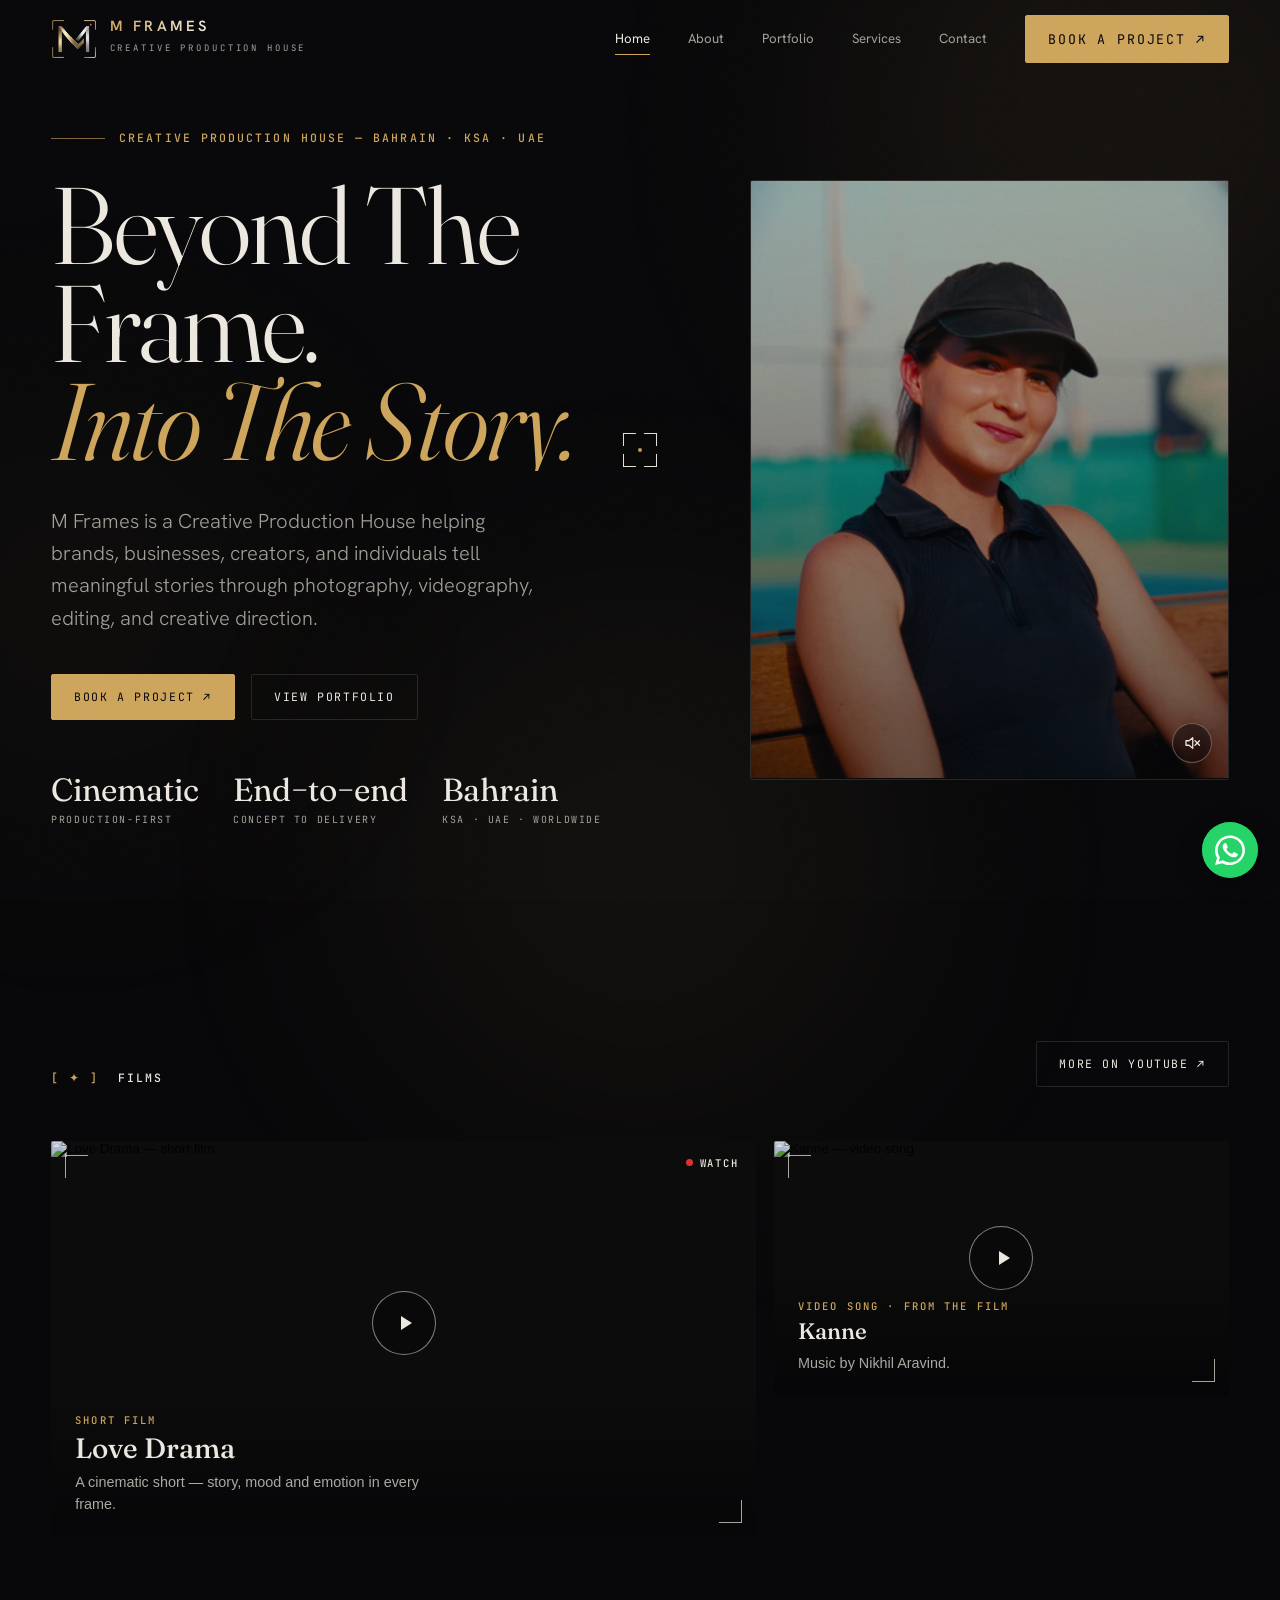
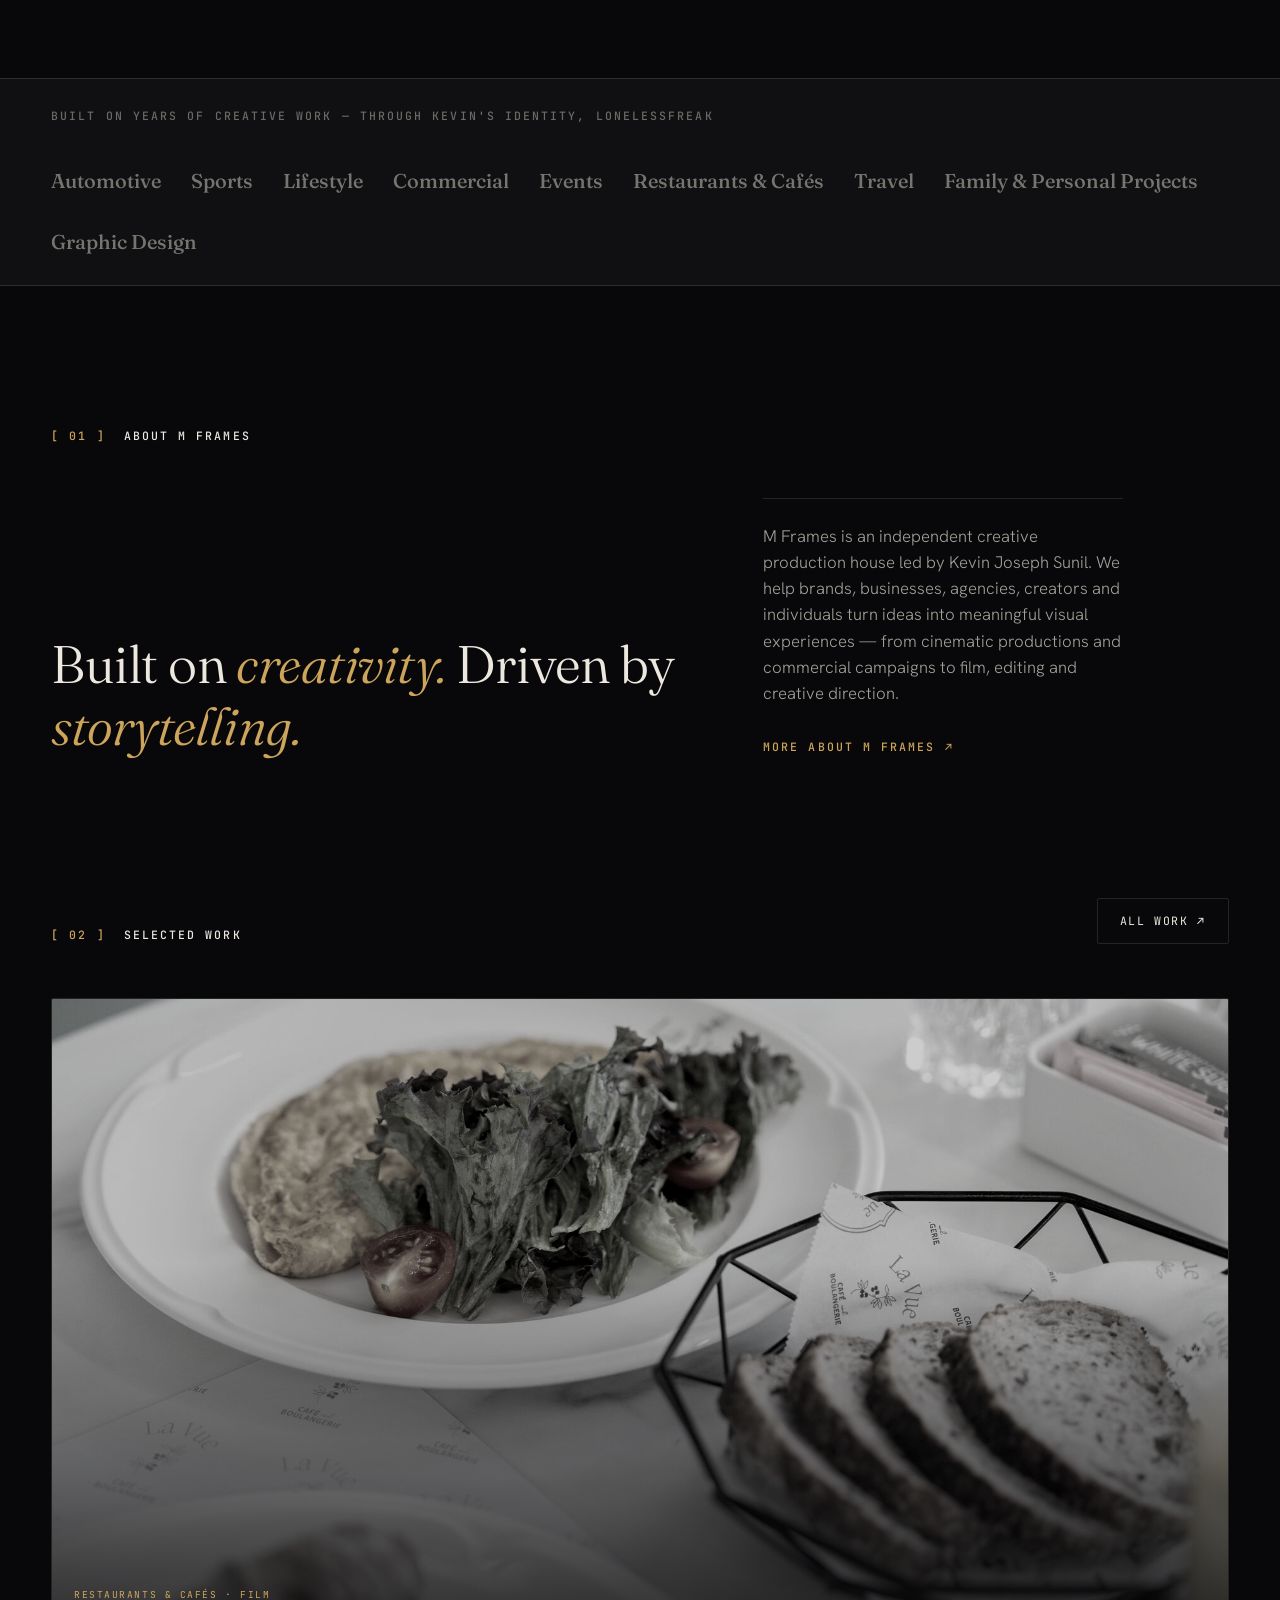
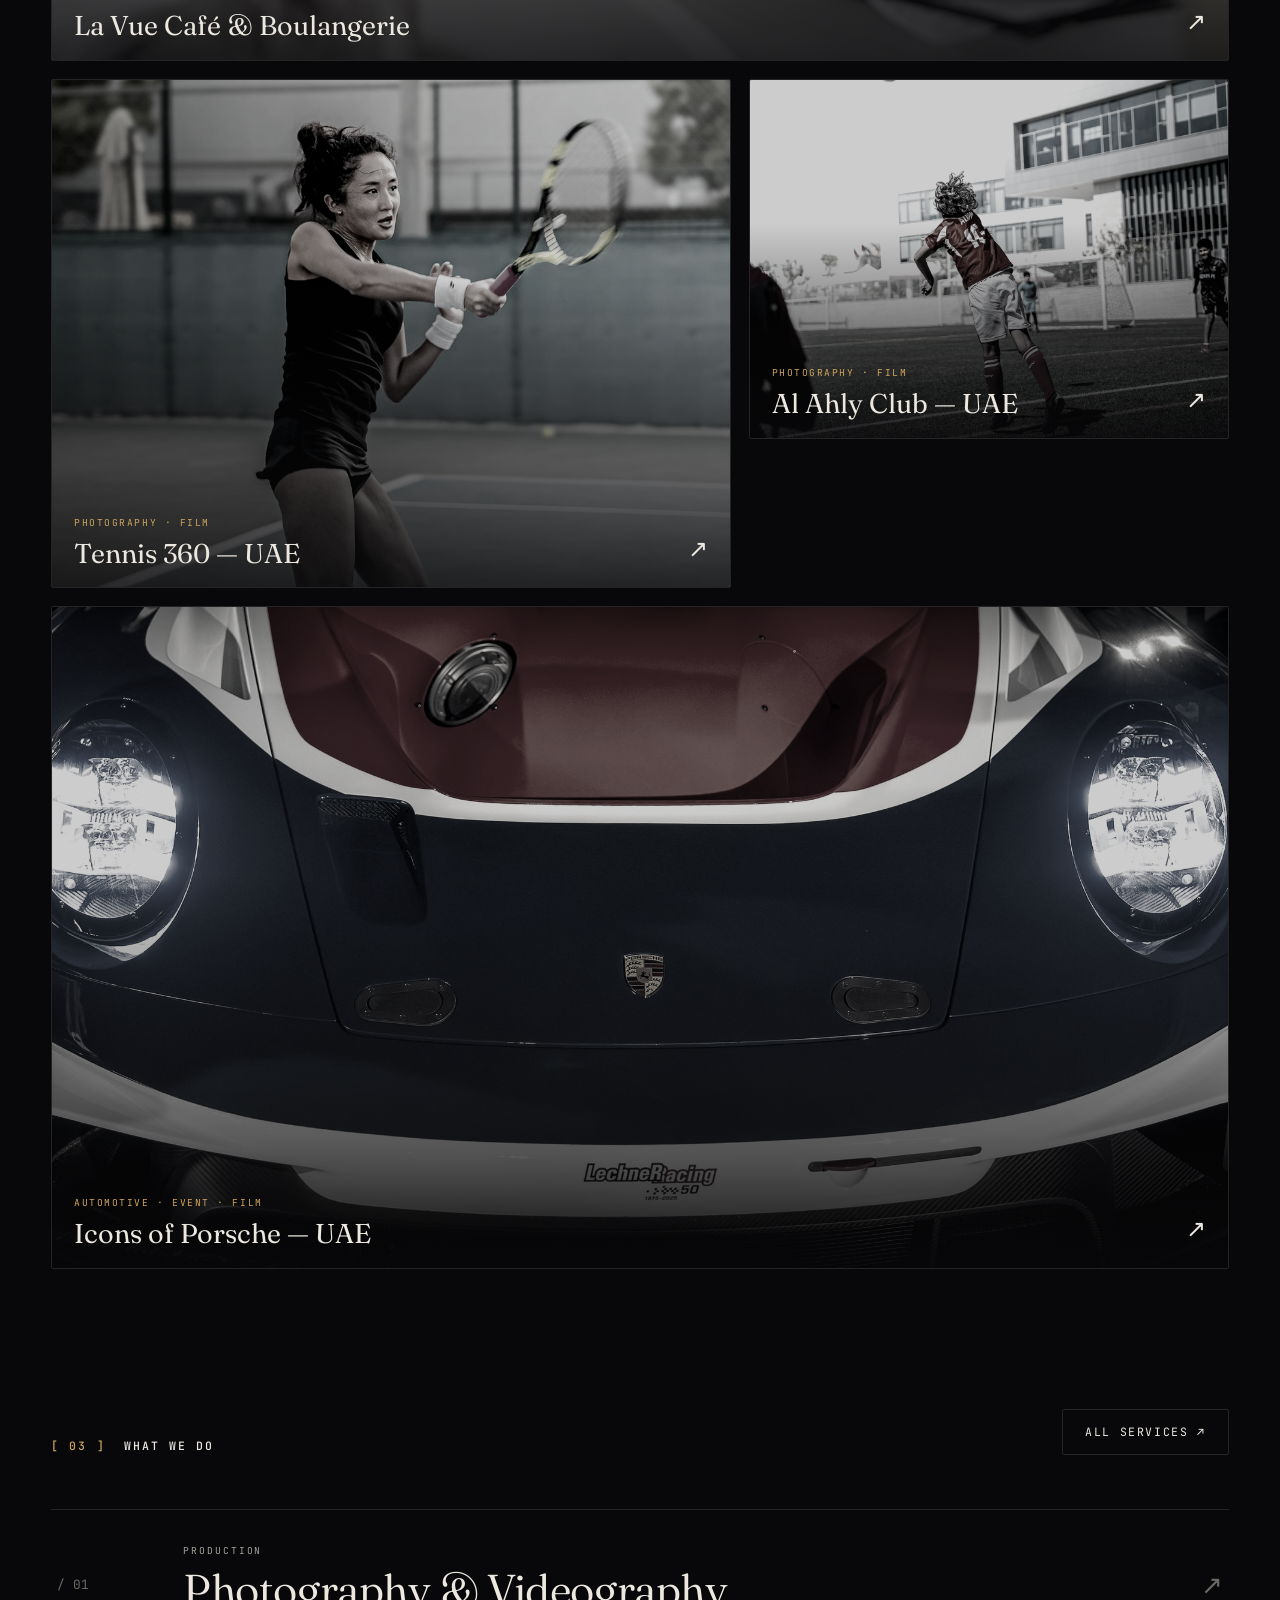
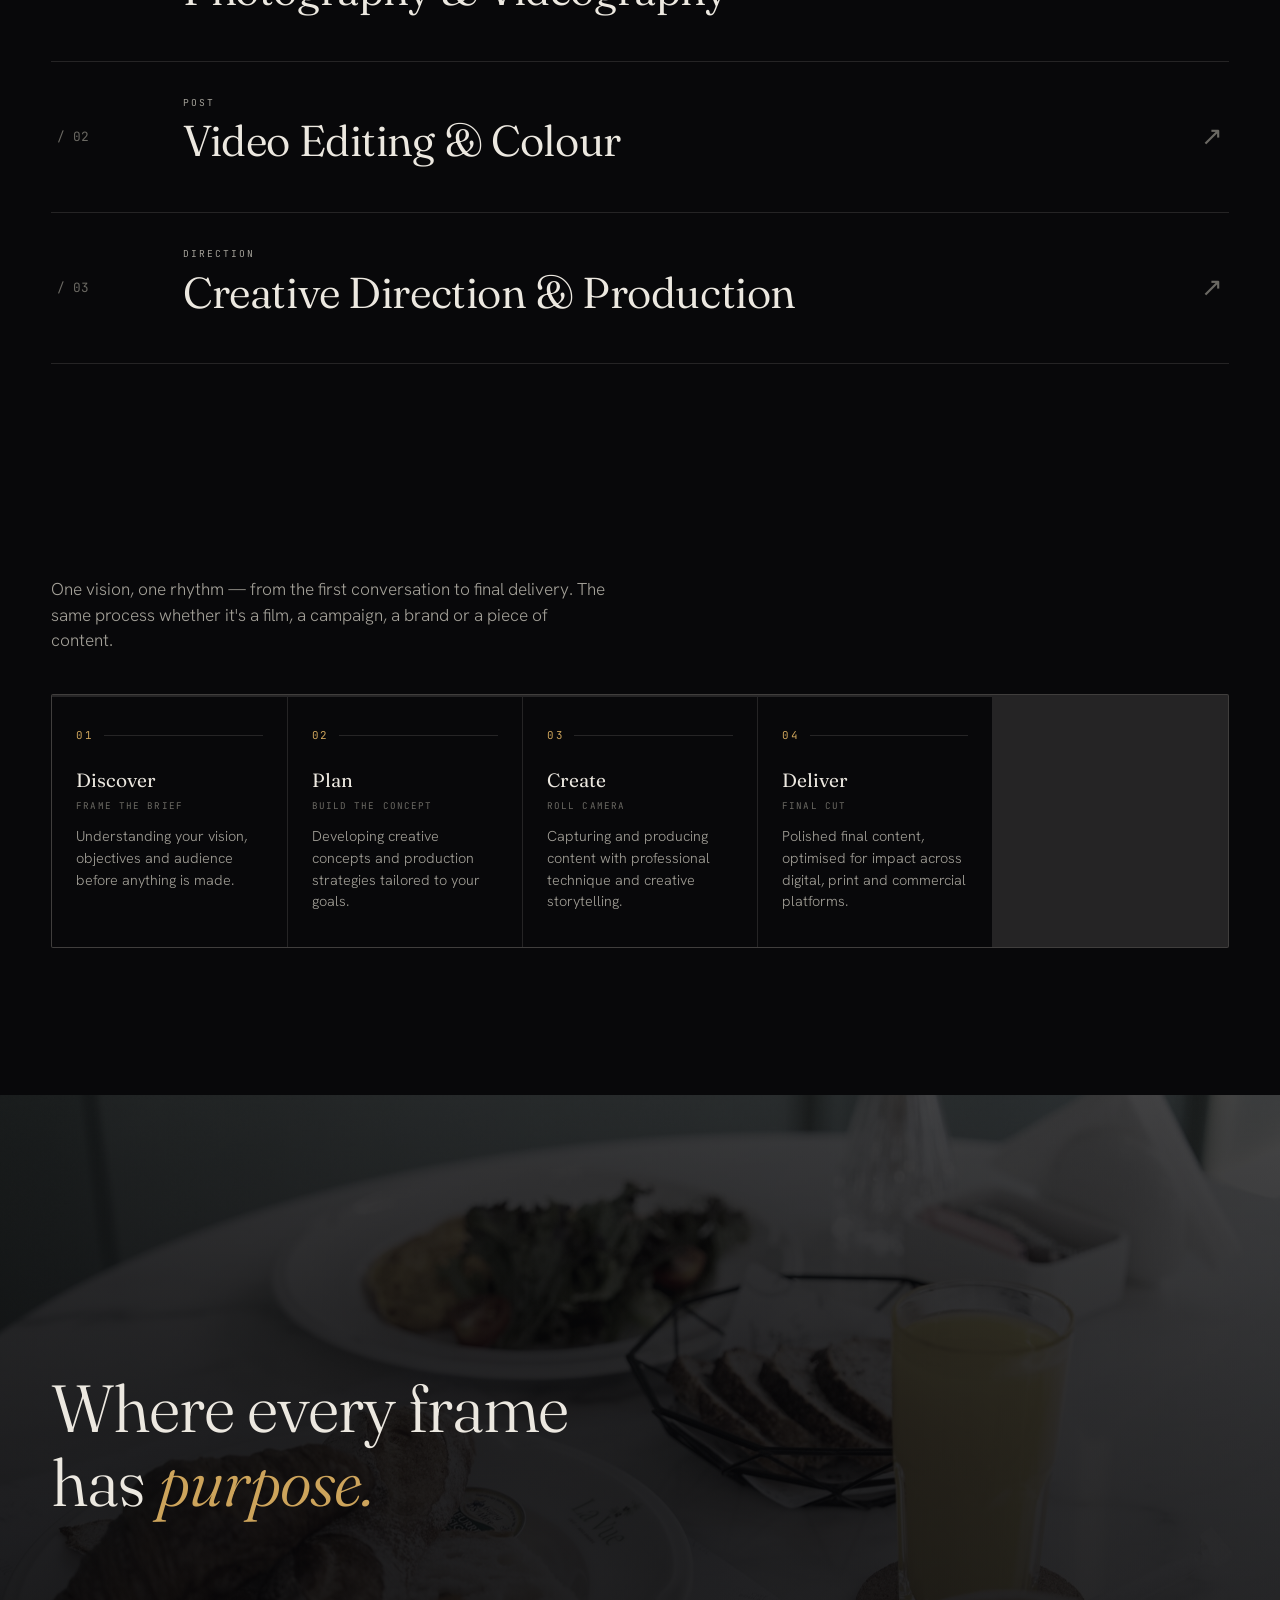
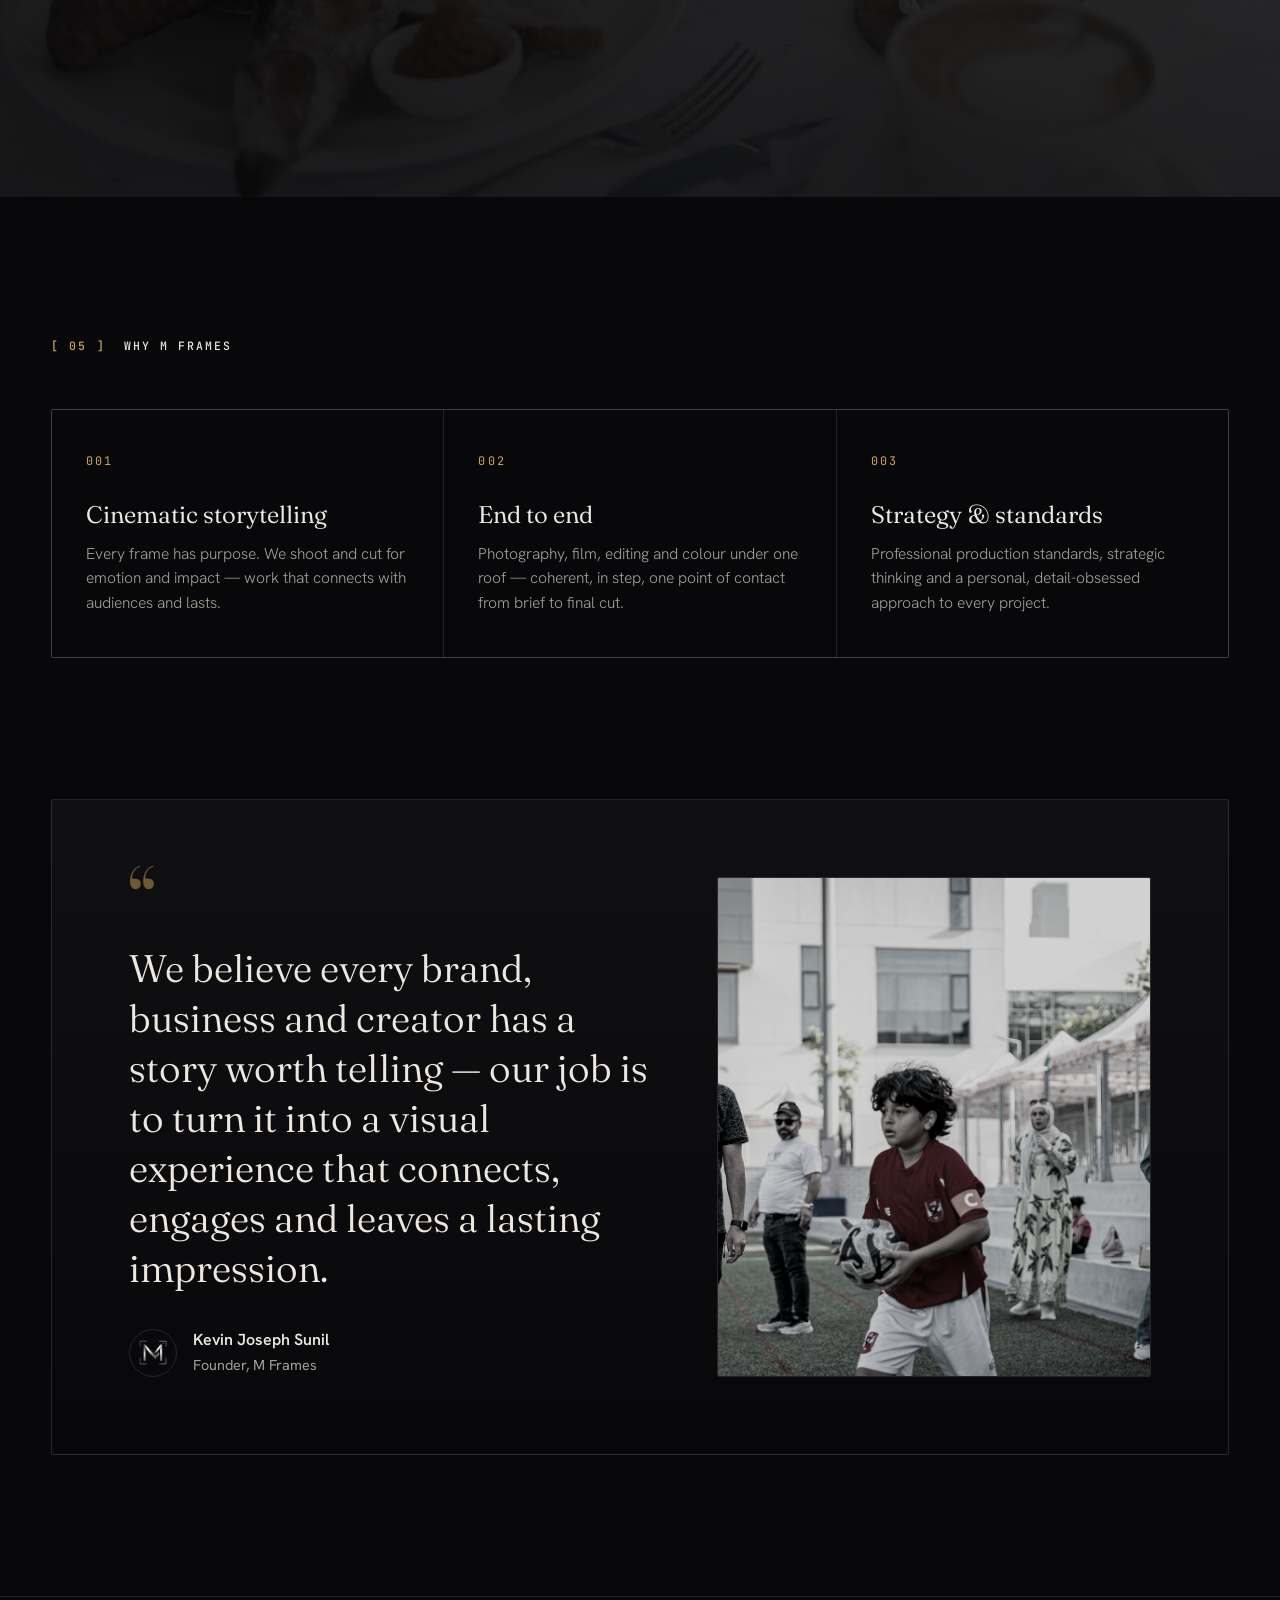
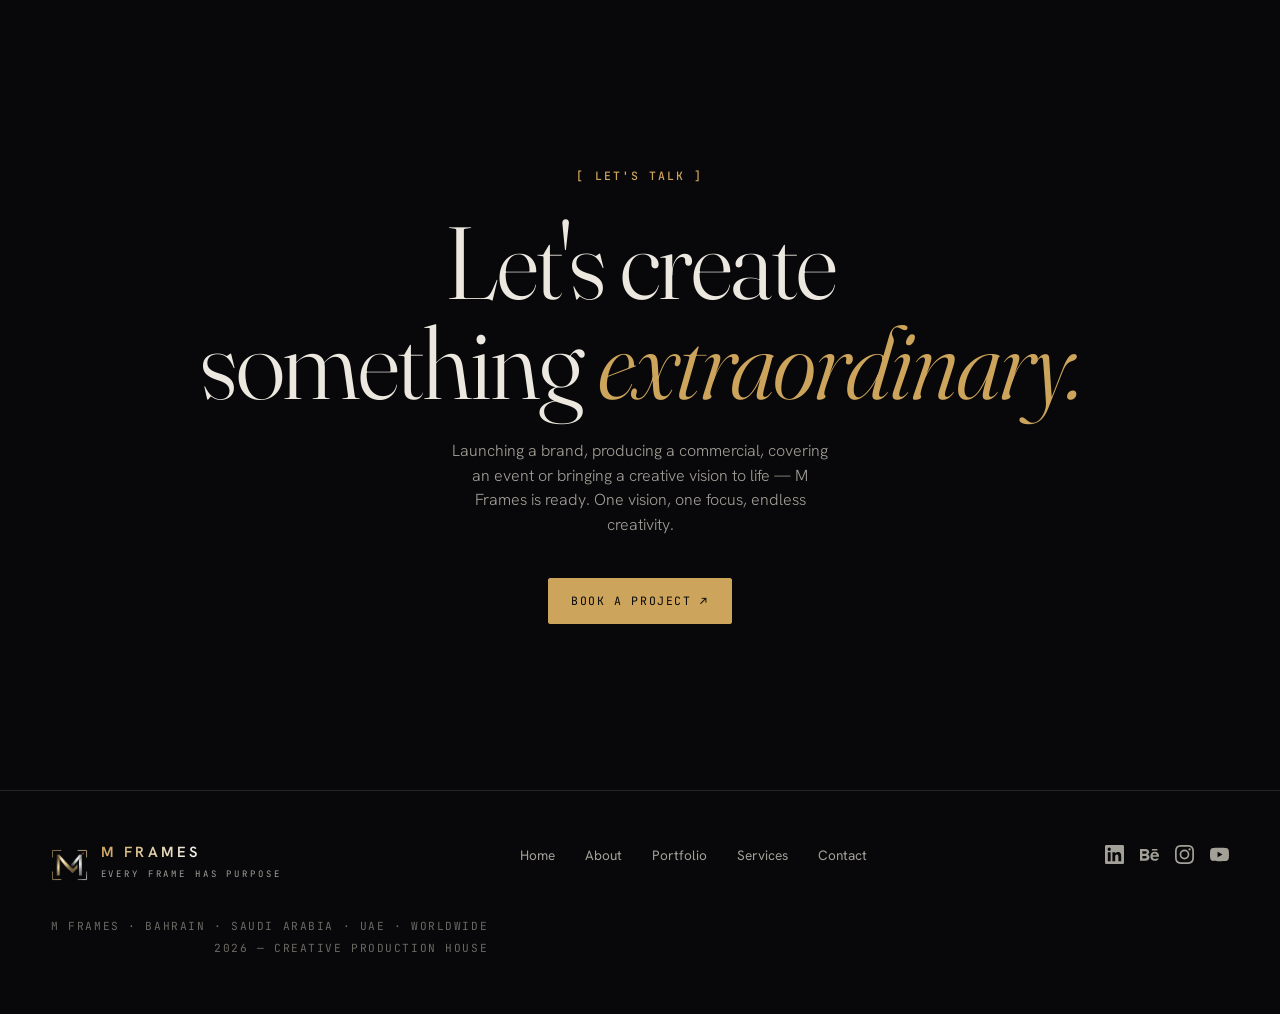
==== index.html @ 141f90cb "Tennis 360 copy, Porsche reorder, La Vue UAE location" ====
<!DOCTYPE html>
<html lang="en">
<head>
<meta charset="UTF-8" />
<meta name="viewport" content="width=device-width, initial-scale=1.0" />
<title>M Frames — Creative Production House · Bahrain · KSA · UAE</title>
<meta name="description" content="M Frames is an independent creative production house — photography, videography, editing and colour. Based in Bahrain, working across Saudi Arabia, UAE & worldwide." />
<link rel="preconnect" href="https://fonts.googleapis.com" /><link rel="preconnect" href="https://fonts.gstatic.com" crossorigin />
<link href="https://fonts.googleapis.com/css2?family=Fraunces:ital,opsz,wght@0,9..144,300..900;1,9..144,300..800&family=Hanken+Grotesk:wght@300;400;500;600&family=JetBrains+Mono:wght@400;500&display=swap" rel="stylesheet" />
<link rel="icon" href="img/favicon.png" />
<link rel="stylesheet" href="styles.css" />
<meta property="og:type" content="website" />
<meta property="og:site_name" content="M Frames" />
<meta property="og:title" content="M Frames — Creative Production House · Bahrain · KSA · UAE" />
<meta property="og:description" content="M Frames is an independent creative production house — photography, videography, editing and colour. Based in Bahrain, working across Saudi Arabia, UAE & worldwide." />
<meta property="og:url" content="https://mframes.studio/" />
<meta property="og:image" content="https://mframes.studio/img/og-cover.jpg" />
<meta property="og:image:width" content="1200" />
<meta property="og:image:height" content="630" />
<meta property="og:image:alt" content="M Frames — Creative Production House" />
<meta name="twitter:card" content="summary_large_image" />
<meta name="twitter:title" content="M Frames — Creative Production House · Bahrain · KSA · UAE" />
<meta name="twitter:description" content="M Frames is an independent creative production house — photography, videography, editing and colour. Based in Bahrain, working across Saudi Arabia, UAE & worldwide." />
<meta name="twitter:image" content="https://mframes.studio/img/og-cover.jpg" />
<link rel="canonical" href="https://mframes.studio/" />
<meta name="theme-color" content="#0d0d12" />
<script type="application/ld+json">
{
  "@context": "https://schema.org",
  "@type": "Organization",
  "name": "M Frames",
  "alternateName": "M Frames Creative Production House",
  "url": "https://mframes.studio/",
  "logo": "https://mframes.studio/img/mark.png",
  "image": "https://mframes.studio/img/og-cover.jpg",
  "description": "M Frames is a creative production house helping brands, businesses, creators and individuals tell meaningful stories through photography, videography, editing and creative direction.",
  "founder": {
    "@type": "Person",
    "name": "Kevin Joseph Sunil"
  },
  "email": "creative@mframes.studio",
  "telephone": "+973 3452 6231",
  "areaServed": [
    "Bahrain",
    "United Arab Emirates",
    "Saudi Arabia",
    "Worldwide"
  ],
  "sameAs": [
    "https://www.instagram.com/mframes.studio",
    "https://www.linkedin.com/in/kevin-sunil-a0031a241/",
    "https://www.behance.net/kkpp12",
    "https://www.youtube.com/@MizhiyilFrames"
  ]
}
</script>
<meta name="google-site-verification" content="KUumf7dgUhij5nPJOiQT5msT2_h4BVWpeBZfWFdiGUM" />
</head>
<body>
<div class="grain"></div>
<div class="glow" style="width:600px;height:600px;background:rgba(205,164,91,.15);top:-180px;right:-140px"></div>
<div class="glow" style="width:480px;height:480px;background:rgba(205,164,91,.07);bottom:6%;left:-160px"></div>
<div class="cursor" id="cursor"><span class="dot"></span></div>

<header id="header">
  <div class="wrap nav">
    <a href="index.html" class="brand">
      <img class="mark" src="img/mark.png" alt="M Frames" />
      <span class="brand-tx"><b>M&nbsp;FRAMES</b><span>Creative Production House</span></span>
    </a>
    <nav class="nav-links" id="menu"><a href="index.html" class="lnk active">Home</a><a href="studio.html" class="lnk">About</a><a href="work.html" class="lnk">Portfolio</a><a href="services.html" class="lnk">Services</a><a href="contact.html" class="lnk">Contact</a><a href="contact.html" class="btn">Book a project ↗︎</a></nav>
    <button class="burger" id="burger" aria-label="Menu"><span></span><span></span><span></span></button>
  </div>
</header>

<section class="hero" id="top">
  <div class="wrap"><div class="hero-grid">
    <div>
      <div class="eyebrow" data-reveal><span class="ln"></span><span class="mono">Creative Production House — Bahrain · KSA · UAE</span></div>
      <h1><span class="blk"><i>Beyond The Frame.</i></span><span class="blk"><i><em>Into The Story.</em></i></span></h1>
      <p class="lead" data-reveal data-d="3">M Frames is a Creative Production House helping brands, businesses, creators, and individuals tell meaningful stories through photography, videography, editing, and creative direction.</p>
      <div class="hero-cta" data-reveal data-d="4"><a href="contact.html" class="btn">Book a project ↗︎</a><a href="work.html" class="btn ghost">View portfolio</a></div>
      <div class="hero-stat" data-reveal data-d="5"><div class="s"><b>Cinematic</b><span>Production-first</span></div><div class="s"><b>End&minus;to&minus;end</b><span>Concept to delivery</span></div><div class="s"><b>Bahrain</b><span>KSA · UAE · Worldwide</span></div></div>
    </div>
    <div class="shot hero-shot" data-reveal data-d="2">
      <video class="hero-video" autoplay muted loop playsinline poster="img/tennis/poster-cine.jpg"><source src="video/cine.mp4" type="video/mp4" /></video>
      <button class="sound-btn is-muted" id="soundBtn" type="button" aria-label="Unmute video">
        <svg class="i-mute" viewBox="0 0 24 24"><path d="M4 9v6h4l5 4V5L8 9H4z"/><line x1="16" y1="9" x2="22" y2="15"/><line x1="22" y1="9" x2="16" y2="15"/></svg>
        <svg class="i-on" viewBox="0 0 24 24"><path d="M4 9v6h4l5 4V5L8 9H4z"/><path d="M16 8.5a5 5 0 0 1 0 7"/><path d="M18.8 6a8.5 8.5 0 0 1 0 12"/></svg>
      </button>
    </div>
  </div></div>
</section>

<section class="blk films-feat" id="films">
  <div class="wrap">
    <div class="head-row" data-reveal>
      <div class="sec-head" style="margin:0"><span class="mono idx">[ ✦ ]</span><span class="mono">Films</span></div>
      <a href="https://www.youtube.com/@MizhiyilFrames" target="_blank" rel="noopener" class="btn ghost">More on YouTube ↗︎</a>
    </div>
    <div class="films-grid">
      <button type="button" class="film-card film-lead" data-reveal data-yt="S0wdOHI2SwI" aria-label="Play the short film Love Drama">
        <img src="https://img.youtube.com/vi/S0wdOHI2SwI/maxresdefault.jpg" onerror="this.onerror=null;this.src='https://img.youtube.com/vi/S0wdOHI2SwI/hqdefault.jpg'" alt="Love Drama — short film"/>
        <span class="film-rec mono"><i></i>WATCH</span>
        <span class="film-play"><svg viewBox="0 0 24 24"><path d="M8 5v14l11-7z"/></svg></span>
        <span class="film-meta"><span class="mono film-kick">Short Film</span><h3>Love Drama</h3><p>A cinematic short — story, mood and emotion in every frame.</p></span>
      </button>
      <button type="button" class="film-card film-sub" data-reveal data-d="1" data-yt="LGZlYzIZgVY" aria-label="Play the video song Kanne">
        <img src="https://img.youtube.com/vi/LGZlYzIZgVY/maxresdefault.jpg" onerror="this.onerror=null;this.src='https://img.youtube.com/vi/LGZlYzIZgVY/hqdefault.jpg'" alt="Kanne — video song"/>
        <span class="film-play"><svg viewBox="0 0 24 24"><path d="M8 5v14l11-7z"/></svg></span>
        <span class="film-meta"><span class="mono film-kick">Video Song · from the film</span><h3>Kanne</h3><p>Music by Nikhil Aravind.</p></span>
      </button>
    </div>
  </div>
</section>

<div class="yt-lb" id="ytLb" aria-hidden="true">
  <button type="button" class="yt-close" id="ytClose" aria-label="Close">×</button>
  <div class="yt-frame"><div class="yt-embed" id="ytEmbed"></div></div>
</div>

<div class="clients"><div class="wrap"><span class="mono lab">Built on years of creative work — through Kevin's identity, Lonelessfreak</span><div class="logos"><b>Automotive</b><b>Sports</b><b>Lifestyle</b><b>Commercial</b><b>Events</b><b>Restaurants &amp; Cafés</b><b>Travel</b><b>Family &amp; Personal Projects</b><b>Graphic Design</b></div></div></div>

<section class="blk" id="studio">
  <div class="wrap">
    <div class="sec-head" data-reveal><span class="mono idx">[ 01 ]</span><span class="mono">About M Frames</span></div>
    <div class="intro-grid">
      <p class="statement" data-reveal>Built on <em>creativity.</em> Driven by <em>storytelling.</em></p>
      <div class="side" data-reveal data-d="2">M Frames is an independent creative production house led by Kevin Joseph Sunil. We help brands, businesses, agencies, creators and individuals turn ideas into meaningful visual experiences — from cinematic productions and commercial campaigns to film, editing and creative direction.<br><br><a href="studio.html" class="mono" style="color:var(--acid)">More about M Frames ↗︎</a></div>
    </div>
  </div>
</section>

<section class="blk" id="work" style="padding-top:0">
  <div class="wrap">
    <div class="head-row" data-reveal><div class="sec-head" style="margin:0"><span class="mono idx">[ 02 ]</span><span class="mono">Selected work</span></div><a href="work.html" class="btn ghost">All work ↗︎</a></div>
    <div class="work-grid">
      <a class="work w-12" href="la-vue.html" data-reveal style="aspect-ratio:16/9"><img loading="lazy" src="img/lavue/lv04.jpg" alt="La Vue Café &amp; Boulangerie — UAE"/><span class="cnr tl"></span><span class="cnr br"></span><div class="meta"><div><span class="cat">Restaurants &amp; Cafés · Film</span><h3>La Vue Café &amp; Boulangerie</h3></div><span class="ar">↗︎</span></div></a>
      <a class="work w-7" href="tennis-360.html" data-reveal><img loading="lazy" src="img/tennis/t07.jpg" alt="Tennis 360 — UAE"/><span class="cnr tl"></span><span class="cnr br"></span><div class="meta"><div><span class="cat">Photography · Film</span><h3>Tennis 360 — UAE</h3></div><span class="ar">↗︎</span></div></a>
      <a class="work w-5" href="al-ahly.html" data-reveal data-d="1"><img loading="lazy" src="img/alahly/a01.jpg" alt="Al Ahly Club — UAE"/><span class="cnr tl"></span><span class="cnr br"></span><div class="meta"><div><span class="cat">Photography · Film</span><h3>Al Ahly Club — UAE</h3></div><span class="ar">↗︎</span></div></a>
      <a class="work w-12" href="icons-of-porsche.html" data-reveal data-d="2" style="aspect-ratio:16/9"><img loading="lazy" src="img/porsche/iop02.jpg" alt="Icons of Porsche — UAE"/><span class="cnr tl"></span><span class="cnr br"></span><div class="meta"><div><span class="cat">Automotive · Event · Film</span><h3>Icons of Porsche — UAE</h3></div><span class="ar">↗︎</span></div></a>
    </div>
  </div>
</section>

<section class="blk" id="services" style="padding-top:0">
  <div class="wrap">
    <div class="head-row" data-reveal><div class="sec-head" style="margin:0"><span class="mono idx">[ 03 ]</span><span class="mono">What we do</span></div><a href="services.html" class="btn ghost">All services ↗︎</a></div>
    <div class="svc">
      <a class="svc-row" href="services.html" data-reveal><span class="svc-num">/ 01</span><div class="svc-main"><span class="svc-kicker">Production</span><h3>Photography &amp; Videography</h3><div class="svc-tags"><span>Commercial</span><span>Sports</span><span>Product</span><span>Events</span></div></div><span class="svc-arrow">↗︎</span></a>
      <a class="svc-row" href="services.html" data-reveal><span class="svc-num">/ 02</span><div class="svc-main"><span class="svc-kicker">Post</span><h3>Video Editing &amp; Colour</h3><div class="svc-tags"><span>Freelance Edit</span><span>Colour Grade</span><span>Reels</span><span>YouTube</span></div></div><span class="svc-arrow">↗︎</span></a>
      <a class="svc-row" href="services.html" data-reveal><span class="svc-num">/ 03</span><div class="svc-main"><span class="svc-kicker">Direction</span><h3>Creative Direction &amp; Production</h3><div class="svc-tags"><span>Content Creation</span><span>Creative Direction</span><span>Brand Consultation</span><span>Production</span></div></div><span class="svc-arrow">↗︎</span></a>
    </div>
  </div>
</section>

<section class="blk" id="process" style="padding-top:0">
  <div class="wrap">
    <div class="sec-head" data-reveal><span class="mono idx">[ 04 ]</span><span class="mono">How we work</span></div>
    <p class="proc-lead" data-reveal data-d="1">One vision, one rhythm — from the first conversation to final delivery. The same process whether it's a film, a campaign, a brand or a piece of content.</p>
    <div class="flow">
      <div class="step" data-reveal><span class="sn">01</span><h4>Discover</h4><span class="vf">Frame the brief</span><p>Understanding your vision, objectives and audience before anything is made.</p></div>
      <div class="step" data-reveal data-d="1"><span class="sn">02</span><h4>Plan</h4><span class="vf">Build the concept</span><p>Developing creative concepts and production strategies tailored to your goals.</p></div>
      <div class="step" data-reveal data-d="2"><span class="sn">03</span><h4>Create</h4><span class="vf">Roll camera</span><p>Capturing and producing content with professional technique and creative storytelling.</p></div>
      <div class="step" data-reveal data-d="3"><span class="sn">04</span><h4>Deliver</h4><span class="vf">Final cut</span><p>Polished final content, optimised for impact across digital, print and commercial platforms.</p></div>
    </div>
  </div>
</section>

<div class="break"><img src="img/lavue/lv02.jpg" alt="La Vue Café — breakfast table"/><div class="wrap"><div class="bq" data-reveal><p>Where every frame<br>has <em>purpose.</em></p></div></div></div>

<section class="blk" id="why">
  <div class="wrap">
    <div class="sec-head" data-reveal><span class="mono idx">[ 05 ]</span><span class="mono">Why M Frames</span></div>
    <div class="why-grid">
      <div class="why-card" data-reveal data-d="1"><span class="n">001</span><h4>Cinematic storytelling</h4><p>Every frame has purpose. We shoot and cut for emotion and impact — work that connects with audiences and lasts.</p></div>
      <div class="why-card" data-reveal data-d="2"><span class="n">002</span><h4>End to end</h4><p>Photography, film, editing and colour under one roof — coherent, in step, one point of contact from brief to final cut.</p></div>
      <div class="why-card" data-reveal data-d="3"><span class="n">003</span><h4>Strategy &amp; standards</h4><p>Professional production standards, strategic thinking and a personal, detail-obsessed approach to every project.</p></div>
    </div>
  </div>
</section>

<section class="blk" style="padding-top:0">
  <div class="wrap"><div class="quote" data-reveal>
    <div class="q-body">
      <div class="mark">&ldquo;</div>
      <p>We believe every brand, business and creator has a story worth telling — our job is to turn it into a visual experience that connects, engages and leaves a lasting impression.</p>
      <div class="by"><span class="av"><img src="img/mark.png" alt="M Frames" style="object-fit:contain;padding:9px"/></span><div><b>Kevin Joseph Sunil</b><span>Founder, M Frames</span></div></div>
    </div>
    <div class="q-media"><span class="cnr tl"></span><span class="cnr br"></span><img src="img/alahly/a07.jpg" alt="M Frames — youth football, Al Ahly Club" /></div>
  </div></div>
</section>

<section class="cta" id="contact">
  <div class="glow" style="width:560px;height:560px;background:rgba(205,164,91,.12);bottom:-240px;left:50%;transform:translateX(-50%)"></div>
  <div class="wrap" style="position:relative;z-index:2">
    <span class="mono idx" style="color:var(--acid)" data-reveal>[ Let's talk ]</span>
    <h2 data-reveal data-d="1" style="margin-top:24px">Let's create<br>something <em>extraordinary.</em></h2>
    <p class="sub" data-reveal data-d="2">Launching a brand, producing a commercial, covering an event or bringing a creative vision to life — M Frames is ready. One vision, one focus, endless creativity.</p>
    <a href="contact.html" class="btn" data-reveal data-d="3">Book a project ↗︎</a>
  </div>
</section>

<footer>
  <div class="wrap foot">
    <a href="index.html" class="brand"><img class="mark" src="img/mark.png" alt="M Frames" /><span class="brand-tx"><b>M&nbsp;FRAMES</b><span>Every frame has purpose</span></span></a>
    <div class="foot-nav"><a href="index.html">Home</a><a href="studio.html">About</a><a href="work.html">Portfolio</a><a href="services.html">Services</a><a href="contact.html">Contact</a></div>
    <div class="foot-social">
      <a href="https://www.linkedin.com/in/kevin-sunil-a0031a241/" target="_blank" rel="noopener" aria-label="LinkedIn"><svg viewBox="0 0 24 24"><path d="M20.447 20.452h-3.554v-5.569c0-1.328-.027-3.037-1.852-3.037-1.853 0-2.136 1.445-2.136 2.939v5.667H9.351V9h3.414v1.561h.046c.477-.9 1.637-1.85 3.37-1.85 3.601 0 4.267 2.37 4.267 5.455v6.286zM5.337 7.433a2.062 2.062 0 0 1-2.063-2.065 2.064 2.064 0 1 1 2.063 2.065zm1.782 13.019H3.555V9h3.564v11.452zM22.225 0H1.771C.792 0 0 .774 0 1.729v20.542C0 23.227.792 24 1.771 24h20.451C23.2 24 24 23.227 24 22.271V1.729C24 .774 23.2 0 22.222 0h.003z"/></svg></a>
      <a href="https://www.behance.net/kkpp12" target="_blank" rel="noopener" aria-label="Behance"><svg viewBox="0 0 24 24"><path d="M22 7h-7V5h7v2zm1.726 10c-.442 1.297-2.029 3-5.101 3-3.074 0-5.564-1.729-5.564-5.675 0-3.91 2.325-5.92 5.466-5.92 3.082 0 4.964 1.782 5.375 4.426.078.506.109 1.188.095 2.14H15.97c.13 3.211 3.483 3.312 4.588 2.029h3.168zm-7.686-4h4.965c-.105-1.547-1.136-2.219-2.477-2.219-1.466 0-2.277.768-2.488 2.219zm-9.574 6.988H0V5.021h6.953c5.476.081 5.58 5.444 2.72 6.906 3.461 1.26 3.577 8.061-3.207 8.061zM3 11h3.584c2.508 0 2.906-3-.312-3H3v3zm3.391 3H3v3.016h3.341c3.055 0 2.868-3.016.05-3.016z"/></svg></a>
      <a href="https://www.instagram.com/mframes.studio" target="_blank" rel="noopener" aria-label="Instagram"><svg viewBox="0 0 24 24"><path d="M12 2.163c3.204 0 3.584.012 4.85.07 3.252.148 4.771 1.691 4.919 4.919.058 1.265.069 1.645.069 4.849 0 3.205-.012 3.584-.069 4.849-.149 3.225-1.664 4.771-4.919 4.919-1.266.058-1.644.07-4.85.07-3.204 0-3.584-.012-4.849-.07-3.26-.149-4.771-1.699-4.919-4.92-.058-1.265-.07-1.644-.07-4.849 0-3.204.013-3.583.07-4.849.149-3.227 1.664-4.771 4.919-4.919 1.266-.057 1.645-.069 4.849-.069zm0-2.163c-3.259 0-3.667.014-4.947.072-4.358.2-6.78 2.618-6.98 6.98-.059 1.281-.073 1.689-.073 4.948 0 3.259.014 3.668.072 4.948.2 4.358 2.618 6.78 6.98 6.98 1.281.058 1.689.072 4.948.072 3.259 0 3.668-.014 4.948-.072 4.354-.2 6.782-2.618 6.979-6.98.059-1.28.073-1.689.073-4.948 0-3.259-.014-3.667-.072-4.947-.196-4.354-2.617-6.78-6.979-6.98-1.281-.059-1.69-.073-4.949-.073zm0 5.838a6.162 6.162 0 1 0 0 12.324 6.162 6.162 0 0 0 0-12.324zM12 16a4 4 0 1 1 0-8 4 4 0 0 1 0 8zm6.406-11.845a1.44 1.44 0 1 0 0 2.881 1.44 1.44 0 0 0 0-2.881z"/></svg></a>
      <a href="https://www.youtube.com/@MizhiyilFrames" target="_blank" rel="noopener" aria-label="YouTube"><svg viewBox="0 0 24 24"><path d="M23.498 6.186a3.016 3.016 0 0 0-2.122-2.136C19.505 3.545 12 3.545 12 3.545s-7.505 0-9.377.505A3.017 3.017 0 0 0 .502 6.186C0 8.07 0 12 0 12s0 3.93.502 5.814a3.016 3.016 0 0 0 2.122 2.136c1.871.505 9.376.505 9.376.505s7.505 0 9.377-.505a3.015 3.015 0 0 0 2.122-2.136C24 15.93 24 12 24 12s0-3.93-.502-5.814zM9.545 15.568V8.432L15.818 12l-6.273 3.568z"/></svg></a>
    </div>
    <div class="foot-meta">M Frames · Bahrain · Saudi Arabia · UAE · Worldwide<br><span id="yr"></span> — Creative Production House</div>
  </div>
</footer>
<script src="site.js"></script>
<a class="wa-float" href="https://wa.me/97334526231?text=Hello%20M%20Frames%2C%20I%27d%20like%20to%20discuss%20a%20project." target="_blank" rel="noopener" aria-label="Chat on WhatsApp"><svg viewBox="0 0 32 32"><path d="M16 .4C7.2.4 0 7.5 0 16.4c0 2.9.8 5.6 2.2 8.1L0 32l7.7-2c2.4 1.3 5.1 2 7.9 2h.4C24.8 32 32 24.8 32 16S24.8.4 16 .4zm0 28.8c-2.5 0-4.9-.7-7-1.9l-.5-.3-4.5 1.2 1.2-4.4-.3-.5a13 13 0 0 1-2-6.9C2.8 9.1 8.7 3.2 16 3.2S29.2 9.1 29.2 16.4 23.3 29.2 16 29.2zm7.3-9.6c-.4-.2-2.4-1.2-2.7-1.3-.4-.1-.6-.2-.9.2-.3.4-1 1.3-1.2 1.5-.2.3-.4.3-.8.1-.4-.2-1.7-.6-3.2-2-1.2-1-2-2.3-2.2-2.7-.2-.4 0-.6.2-.8l.6-.7c.2-.2.3-.4.4-.7.1-.3.1-.5 0-.7-.1-.2-.9-2.1-1.2-2.9-.3-.8-.6-.7-.9-.7h-.8c-.3 0-.7.1-1 .5-.4.4-1.4 1.3-1.4 3.3s1.4 3.8 1.6 4.1c.2.3 2.8 4.3 6.8 6 .9.4 1.7.6 2.3.8 1 .3 1.8.3 2.5.2.8-.1 2.3-1 2.7-1.9.3-.9.3-1.7.2-1.9-.1-.1-.4-.2-.8-.4z"/></svg></a>
</body>
</html>
---- styles.css ----
:root{
  --ink:#08080a; --ink-2:#101013; --surface:#16161a;
  --line:rgba(236,232,224,.13); --bone:#ece8e0; --bone-dim:#a3a098; --muted:#6b6963;
  --acid:#cda45b; --acid-deep:#b0863c; --silver:#d6d8dc; --red:#e0322c; --r:2px; --ease:cubic-bezier(.16,1,.3,1);
}
*{margin:0;padding:0;box-sizing:border-box}
html{overflow-x:hidden;scroll-behavior:smooth}
body{background:var(--ink);color:var(--bone);font-family:"Hanken Grotesk",sans-serif;line-height:1.55;-webkit-font-smoothing:antialiased;overflow-x:hidden;cursor:none}
@media (max-width:860px){body{cursor:auto}}
::selection{background:var(--acid);color:var(--ink)}
a{color:inherit;text-decoration:none}
img{display:block;max-width:100%}
.grain{position:fixed;inset:0;z-index:9998;pointer-events:none;opacity:.05;mix-blend-mode:overlay;background-image:url("data:image/svg+xml,%3Csvg viewBox='0 0 220 220' xmlns='http://www.w3.org/2000/svg'%3E%3Cfilter id='n'%3E%3CfeTurbulence type='fractalNoise' baseFrequency='0.82' numOctaves='3' stitchTiles='stitch'/%3E%3C/filter%3E%3Crect width='100%25' height='100%25' filter='url(%23n)'/%3E%3C/svg%3E")}
.glow{position:fixed;border-radius:50%;filter:blur(130px);pointer-events:none;z-index:0;opacity:.5}
.cursor{position:fixed;top:0;left:0;width:34px;height:34px;z-index:10000;pointer-events:none;transform:translate(-50%,-50%);transition:width .25s var(--ease),height .25s var(--ease),opacity .3s;mix-blend-mode:difference}
.cursor::before,.cursor::after{content:"";position:absolute;inset:0;border:1px solid var(--bone)}
.cursor::before{clip-path:polygon(0 0,38% 0,38% 8%,8% 8%,8% 38%,0 38%,0 0,100% 0,100% 38%,92% 38%,92% 8%,62% 8%,62% 0)}
.cursor::after{clip-path:polygon(0 100%,38% 100%,38% 92%,8% 92%,8% 62%,0 62%,0 100%,100% 100%,100% 62%,92% 62%,92% 92%,62% 92%,62% 100%)}
.cursor.is-hover{width:62px;height:62px}
.cursor .dot{position:absolute;top:50%;left:50%;width:4px;height:4px;background:var(--acid);border-radius:50%;transform:translate(-50%,-50%)}
.wrap{width:min(1320px,92vw);margin-inline:auto}
.mono{font-family:"JetBrains Mono",monospace;font-weight:500;font-size:.72rem;letter-spacing:.18em;text-transform:uppercase}

header{position:fixed;top:0;left:0;right:0;z-index:9000;transition:background .4s var(--ease),border-color .4s,backdrop-filter .4s;border-bottom:1px solid transparent}
header.scrolled,header.solid{background:rgba(8,8,10,.74);backdrop-filter:blur(16px);border-color:var(--line)}
.nav{display:flex;align-items:center;justify-content:space-between;height:78px}
.brand{display:flex;align-items:center;gap:13px}
.brand svg{width:34px;height:34px;overflow:visible}
.brand .bk{stroke:var(--acid)} .brand .m{stroke:var(--bone)}
.brand-tx b{font-family:"Hanken Grotesk";font-weight:600;letter-spacing:.22em;font-size:.92rem;display:block;line-height:1}
.brand-tx span{font-family:"JetBrains Mono",monospace;font-size:.56rem;letter-spacing:.32em;color:var(--bone-dim);text-transform:uppercase}
.nav-links{display:flex;align-items:center;gap:38px}
.nav-links a{font-size:.83rem;color:var(--bone-dim);transition:color .3s;position:relative}
.nav-links a:hover,.nav-links a.active{color:var(--bone)}
.nav-links a.lnk::after{content:"";position:absolute;left:0;bottom:-6px;height:1px;width:0;background:var(--acid);transition:width .35s var(--ease)}
.nav-links a.lnk:hover::after,.nav-links a.lnk.active::after{width:100%}
.btn{display:inline-flex;align-items:center;gap:9px;font-family:"JetBrains Mono",monospace;font-size:.72rem;letter-spacing:.14em;text-transform:uppercase;padding:13px 22px;border:1px solid var(--acid);border-radius:var(--r);color:var(--ink);background:var(--acid);transition:transform .35s var(--ease),box-shadow .35s;cursor:none}
.btn:hover{transform:translateY(-2px);box-shadow:0 14px 34px -12px rgba(205,164,91,.55)}
.btn.ghost{background:transparent;color:var(--bone);border-color:var(--line)}
.btn.ghost:hover{border-color:var(--bone);box-shadow:none}
.burger{display:none;flex-direction:column;gap:5px;background:none;border:0;cursor:pointer;padding:8px}
.burger span{width:26px;height:2px;background:var(--bone);transition:.3s}

/* generic frame photo treatment */
.shot{position:relative;overflow:hidden;border:1px solid var(--line);border-radius:var(--r)}
.shot img{width:100%;height:100%;object-fit:cover;filter:grayscale(.9) contrast(1.06) brightness(.82);transition:filter .7s var(--ease),transform 1s var(--ease)}
.vf-corners span{position:absolute;width:24px;height:24px;border:1.5px solid var(--acid);z-index:3;opacity:.85}
.vf-corners .tl{top:14px;left:14px;border-right:0;border-bottom:0}
.vf-corners .tr{top:14px;right:14px;border-left:0;border-bottom:0}
.vf-corners .bl{bottom:14px;left:14px;border-right:0;border-top:0}
.vf-corners .br{bottom:14px;right:14px;border-left:0;border-top:0}

/* HERO */
.hero{position:relative;min-height:100svh;display:flex;flex-direction:column;justify-content:center;padding:120px 0 60px;z-index:1}
.hero-grid{display:grid;grid-template-columns:1.15fr .85fr;gap:50px;align-items:center}
.eyebrow{display:flex;align-items:center;gap:14px;color:var(--acid);margin-bottom:30px}
.eyebrow .ln{height:1px;width:54px;background:var(--acid);opacity:.6}
h1{font-family:"Fraunces",serif;font-weight:330;font-size:clamp(3rem,8.5vw,8.2rem);line-height:.9;letter-spacing:-.022em;font-optical-sizing:auto}
h1 em{font-style:italic;font-weight:330;color:var(--acid)}
h1 .blk{display:block;overflow:hidden}
h1 .blk i{display:inline-block;font-style:inherit;transform:translateY(110%);animation:rise 1.1s var(--ease) forwards}
h1 .blk:nth-child(2) i{animation-delay:.12s}
@keyframes rise{to{transform:none}}
.lead{max-width:44ch;margin-top:34px;font-size:clamp(1.02rem,1.6vw,1.26rem);color:var(--bone-dim);font-weight:300;line-height:1.6}
.hero-cta{display:flex;gap:16px;margin-top:40px;flex-wrap:wrap;align-items:center}
.hero-stat{display:flex;gap:34px;margin-top:54px;flex-wrap:wrap}
.hero-stat .s b{font-family:"Fraunces",serif;font-weight:400;font-size:2rem;display:block;line-height:1}
.hero-stat .s span{font-family:"JetBrains Mono",monospace;font-size:.62rem;letter-spacing:.16em;text-transform:uppercase;color:var(--bone-dim)}
.hero-stat .s b em{font-style:normal;color:var(--acid)}
.hero-shot{aspect-ratio:4/5}
.hero-shot img{transform:scale(1.04);animation:slowzoom 14s ease-in-out infinite alternate}
@keyframes slowzoom{to{transform:scale(1.12)}}
.hero-shot::after{content:"";position:absolute;inset:0;background:linear-gradient(180deg,rgba(8,8,10,.1),rgba(8,8,10,.55)),radial-gradient(120% 80% at 70% 0%,rgba(205,164,91,.10),transparent 60%)}
.hero-shot .tag{position:absolute;left:16px;bottom:16px;z-index:4;color:var(--bone)}
.hero-shot .rec{position:absolute;right:18px;top:18px;z-index:4;display:flex;align-items:center;gap:7px;color:var(--bone)}
.hero-shot .rec i{width:8px;height:8px;border-radius:50%;background:var(--red);animation:blink 1.4s steps(1) infinite}
@keyframes blink{50%{opacity:.15}}

/* PAGE HERO (subpages) */
.page-hero{padding:170px 0 64px;border-bottom:1px solid var(--line);position:relative;z-index:1}
.page-hero .eyebrow{margin-bottom:22px}
.page-hero h1{font-size:clamp(2.6rem,8vw,6.2rem);line-height:.95}
.page-hero p{max-width:52ch;margin-top:26px;color:var(--bone-dim);font-weight:300;font-size:clamp(1rem,1.5vw,1.2rem)}

/* CLIENT STRIP */
.clients{border-block:1px solid var(--line);padding:28px 0;background:var(--ink-2)}
.clients .wrap{display:flex;align-items:center;gap:40px;flex-wrap:wrap;justify-content:space-between}
.clients .lab{color:var(--muted);white-space:nowrap}
.clients .logos{display:flex;gap:30px;flex-wrap:wrap;align-items:center;opacity:.7}
.clients .logos b{font-family:"Fraunces",serif;font-weight:500;font-size:1.25rem;color:var(--bone-dim)}

section.blk{padding:clamp(80px,11vw,150px) 0;position:relative;z-index:1}
.sec-head{display:flex;align-items:baseline;gap:18px;margin-bottom:54px;flex-wrap:wrap}
.sec-head .idx{color:var(--acid)}
.sec-head h2{font-family:"Fraunces",serif;font-weight:350;font-size:clamp(2rem,5vw,3.7rem);letter-spacing:-.015em;line-height:1.02}
.statement{font-family:"Fraunces",serif;font-weight:320;font-size:clamp(1.7rem,4.3vw,3.3rem);line-height:1.18;letter-spacing:-.01em;max-width:21ch}
.statement em{font-style:italic;color:var(--acid)}
.intro-grid{display:grid;grid-template-columns:1.4fr 1fr;gap:60px;align-items:end}
.intro-grid .side{color:var(--bone-dim);font-weight:300;font-size:1.05rem;max-width:40ch;border-top:1px solid var(--line);padding-top:24px}
.head-row{display:flex;justify-content:space-between;align-items:flex-end;gap:20px;flex-wrap:wrap;margin-bottom:54px}

/* WORK GALLERY */
.work-grid{display:grid;grid-template-columns:repeat(12,1fr);gap:18px}
.work{position:relative;overflow:hidden;border:1px solid var(--line);border-radius:var(--r);aspect-ratio:4/3}
.work.tall{aspect-ratio:3/4}
.w-7{grid-column:span 7}.w-5{grid-column:span 5}.w-6{grid-column:span 6}.w-4{grid-column:span 4}.w-8{grid-column:span 8}.w-12{grid-column:span 12}
.work img{width:100%;height:100%;object-fit:cover;filter:grayscale(.9) contrast(1.06) brightness(.8);transform:scale(1.02);transition:filter .7s var(--ease),transform 1s var(--ease)}
.work::after{content:"";position:absolute;inset:0;background:linear-gradient(180deg,transparent 40%,rgba(8,8,10,.82));transition:background .5s}
.work:hover img{filter:grayscale(0) contrast(1.04) brightness(.92);transform:scale(1.07)}
.work .meta{position:absolute;left:22px;right:22px;bottom:20px;z-index:3;display:flex;justify-content:space-between;align-items:flex-end;gap:14px}
.work .meta h3{font-family:"Fraunces",serif;font-weight:380;font-size:clamp(1.2rem,2.4vw,1.7rem);line-height:1.05}
.work .meta .cat{font-family:"JetBrains Mono",monospace;font-size:.6rem;letter-spacing:.16em;text-transform:uppercase;color:var(--acid);margin-bottom:8px;display:block}
.work .meta .ar{font-size:1.5rem;color:var(--bone);transition:transform .45s var(--ease)}
.work:hover .meta .ar{transform:translate(5px,-5px);color:var(--acid)}
.work .cnr{position:absolute;width:18px;height:18px;border:1.5px solid var(--acid);z-index:3;opacity:0;transition:opacity .4s}
.work:hover .cnr{opacity:.9}
.work .cnr.tl{top:14px;left:14px;border-right:0;border-bottom:0}
.work .cnr.br{bottom:14px;right:14px;border-left:0;border-top:0}

/* SERVICES LIST */
.svc{border-top:1px solid var(--line)}
.svc-row{display:grid;grid-template-columns:96px 1fr auto;gap:30px;align-items:center;padding:34px 6px;border-bottom:1px solid var(--line);position:relative;transition:padding-left .5s var(--ease);overflow:hidden}
.svc-row::before{content:"";position:absolute;left:0;top:0;bottom:0;width:0;background:var(--acid);opacity:.07;transition:width .5s var(--ease)}
.svc-row:hover::before{width:100%}
.svc-row:hover{padding-left:24px}
.svc-num{font-family:"JetBrains Mono",monospace;font-size:.8rem;color:var(--muted);transition:color .4s}
.svc-row:hover .svc-num{color:var(--acid)}
.svc-kicker{font-family:"JetBrains Mono",monospace;font-size:.6rem;letter-spacing:.2em;text-transform:uppercase;color:var(--bone-dim);margin-bottom:8px;display:block}
.svc-main h3{font-family:"Fraunces",serif;font-weight:350;font-size:clamp(1.5rem,3.6vw,2.7rem);letter-spacing:-.01em;line-height:1.05;transition:transform .5s var(--ease)}
.svc-row:hover .svc-main h3{transform:translateX(4px)}
.svc-tags{display:flex;flex-wrap:wrap;gap:8px;margin-top:14px;max-height:0;opacity:0;overflow:hidden;transition:max-height .5s var(--ease),opacity .5s,margin-top .5s}
.svc-row:hover .svc-tags{max-height:60px;opacity:1}
.svc-tags span{font-family:"JetBrains Mono",monospace;font-size:.62rem;letter-spacing:.12em;text-transform:uppercase;color:var(--bone-dim);border:1px solid var(--line);border-radius:40px;padding:5px 12px}
.svc-arrow{font-size:1.6rem;color:var(--muted);transition:transform .45s var(--ease),color .4s}
.svc-row:hover .svc-arrow{transform:translate(6px,-6px);color:var(--acid)}

/* SERVICES DETAIL (services page) */
.sd-item{display:grid;grid-template-columns:.8fr 1.2fr;gap:48px;padding:56px 0;border-top:1px solid var(--line);align-items:start}
.sd-item .sd-n{font-family:"JetBrains Mono",monospace;color:var(--acid);font-size:.74rem;letter-spacing:.16em;margin-bottom:16px;display:block}
.sd-item h3{font-family:"Fraunces",serif;font-weight:340;font-size:clamp(1.8rem,4vw,2.8rem);line-height:1.04;letter-spacing:-.01em}
.sd-item .kick{font-family:"JetBrains Mono",monospace;font-size:.6rem;letter-spacing:.2em;text-transform:uppercase;color:var(--bone-dim);display:block;margin-top:14px}
.sd-item p{color:var(--bone-dim);font-weight:300;font-size:1.05rem;margin-bottom:22px}
.sd-list{display:flex;flex-wrap:wrap;gap:10px}
.sd-list span{font-family:"JetBrains Mono",monospace;font-size:.64rem;letter-spacing:.1em;text-transform:uppercase;color:var(--bone);border:1px solid var(--line);border-radius:40px;padding:7px 14px;transition:border-color .3s,color .3s}
.sd-list span:hover{border-color:var(--acid);color:var(--acid)}

/* PRICING TIERS */
.tiers{display:grid;grid-template-columns:repeat(3,1fr);gap:18px}
.tier{border:1px solid var(--line);border-radius:var(--r);padding:38px 30px;display:flex;flex-direction:column;transition:transform .4s var(--ease),border-color .4s,background .4s}
.tier:hover{transform:translateY(-6px);border-color:var(--bone-dim)}
.tier.feat{border-color:var(--acid);background:linear-gradient(180deg,rgba(205,164,91,.05),transparent)}
.tier .tn{font-family:"JetBrains Mono",monospace;font-size:.66rem;letter-spacing:.18em;text-transform:uppercase;color:var(--bone-dim)}
.tier.feat .tn{color:var(--acid)}
.tier .price{font-family:"Fraunces",serif;font-weight:380;font-size:2.6rem;margin:18px 0 4px;line-height:1}
.tier .price small{font-size:.9rem;color:var(--bone-dim);font-family:"Hanken Grotesk";font-weight:300}
.tier .pdesc{color:var(--bone-dim);font-weight:300;font-size:.92rem;margin-bottom:24px;min-height:42px}
.tier ul{list-style:none;display:flex;flex-direction:column;gap:12px;margin-bottom:30px;flex:1}
.tier li{display:flex;gap:11px;font-size:.93rem;color:var(--bone);align-items:flex-start}
.tier li::before{content:"›";color:var(--acid);font-weight:700}
.tier .btn{justify-content:center}
.note{color:var(--muted);font-size:.85rem;margin-top:22px;font-weight:300}

/* FULL BLEED */
.break{position:relative;height:78vh;min-height:480px;display:flex;align-items:center;overflow:hidden}
.break img{position:absolute;inset:0;width:100%;height:100%;object-fit:cover;filter:grayscale(.7) contrast(1.1) brightness(.5)}
.break::after{content:"";position:absolute;inset:0;background:radial-gradient(120% 90% at 20% 50%,rgba(8,8,10,.7),rgba(8,8,10,.45)),linear-gradient(0deg,rgba(8,8,10,.6),transparent)}
.break .bq{position:relative;z-index:3}
.break .bq p{font-family:"Fraunces",serif;font-weight:320;font-size:clamp(1.9rem,5.2vw,4.2rem);line-height:1.1;letter-spacing:-.015em;max-width:18ch}
.break .bq em{font-style:italic;color:var(--acid)}

/* WHY */
.why-grid{display:grid;grid-template-columns:repeat(3,1fr);gap:1px;background:var(--line);border:1px solid var(--line);border-radius:var(--r);overflow:hidden}
.why-card{background:var(--ink);padding:42px 34px;transition:background .4s}
.why-card:hover{background:var(--ink-2)}
.why-card .n{font-family:"JetBrains Mono",monospace;color:var(--acid);font-size:.74rem;letter-spacing:.18em;margin-bottom:30px;display:block}
.why-card h4{font-family:"Fraunces",serif;font-weight:360;font-size:1.5rem;margin-bottom:14px;line-height:1.15}
.why-card p{color:var(--bone-dim);font-weight:300;font-size:.98rem}

/* TEAM */
.team{display:grid;grid-template-columns:repeat(3,1fr);gap:22px}
.member .ph{aspect-ratio:3/4;position:relative;overflow:hidden;border:1px solid var(--line);border-radius:var(--r)}
.member .ph img{width:100%;height:100%;object-fit:cover;filter:grayscale(1) contrast(1.05) brightness(.85);transition:filter .6s,transform .9s var(--ease)}
.member:hover .ph img{filter:grayscale(0);transform:scale(1.05)}
.member .cnr{position:absolute;width:18px;height:18px;border:1.5px solid var(--acid);z-index:3;opacity:0;transition:opacity .4s}
.member:hover .cnr{opacity:.9}
.member .cnr.tl{top:12px;left:12px;border-right:0;border-bottom:0}.member .cnr.br{bottom:12px;right:12px;border-left:0;border-top:0}
.member h4{font-family:"Fraunces",serif;font-weight:380;font-size:1.4rem;margin:18px 0 4px}
.member .role{font-family:"JetBrains Mono",monospace;font-size:.64rem;letter-spacing:.14em;text-transform:uppercase;color:var(--acid)}
.member p{color:var(--bone-dim);font-weight:300;font-size:.92rem;margin-top:12px}

/* TESTIMONIAL */
.quote{border:1px solid var(--line);border-radius:var(--r);padding:clamp(40px,6vw,80px);position:relative;background:linear-gradient(180deg,var(--ink-2),var(--ink));display:grid;grid-template-columns:1.1fr .9fr;gap:clamp(34px,4.5vw,64px);align-items:stretch;overflow:hidden}
.quote .q-media{position:relative;border:1px solid var(--line);border-radius:var(--r);overflow:hidden;min-height:360px}
.quote .q-media img{position:absolute;inset:0;width:100%;height:100%;object-fit:cover;filter:grayscale(.85) contrast(1.05) brightness(.82);transition:filter .7s var(--ease),transform 1.1s var(--ease)}
.quote .q-media:hover img{filter:grayscale(0) contrast(1.04);transform:scale(1.04)}
.quote .q-media .cnr{position:absolute;width:18px;height:18px;border:1.5px solid var(--acid);z-index:3;opacity:0;transition:opacity .4s}
.quote .q-media:hover .cnr{opacity:.85}
.quote .q-media .cnr.tl{top:12px;left:12px;border-right:0;border-bottom:0}
.quote .q-media .cnr.br{bottom:12px;right:12px;border-left:0;border-top:0}
@media(max-width:780px){.quote{grid-template-columns:1fr;gap:30px}.quote .q-media{min-height:0;aspect-ratio:4/3;order:-1}}
.quote .mark{font-family:"Fraunces",serif;font-size:6rem;line-height:.6;color:var(--acid);opacity:.5}
.quote p{font-family:"Fraunces",serif;font-weight:330;font-size:clamp(1.4rem,3.2vw,2.4rem);line-height:1.3;max-width:24ch;margin:10px 0 34px}
.quote .by{display:flex;align-items:center;gap:16px}
.quote .by .av{width:48px;height:48px;border-radius:50%;overflow:hidden;border:1px solid var(--line)}
.quote .by .av img{width:100%;height:100%;object-fit:cover;filter:grayscale(1)}
.quote .by b{font-weight:600;display:block}
.quote .by span{color:var(--bone-dim);font-size:.9rem}

/* PROCESS */
.steps{display:grid;grid-template-columns:repeat(4,1fr);gap:26px}
.step{border-top:2px solid var(--line);padding-top:22px;transition:border-color .4s}
.step:hover{border-color:var(--acid)}
.step .sn{font-family:"JetBrains Mono",monospace;font-size:.72rem;color:var(--acid);letter-spacing:.16em}
.step h4{font-family:"Fraunces",serif;font-weight:380;font-size:1.4rem;margin:14px 0 10px}
.step p{color:var(--bone-dim);font-weight:300;font-size:.92rem}

/* CONTACT FORM */
.contact-grid{display:grid;grid-template-columns:1.1fr .9fr;gap:60px;align-items:start}
.form{display:grid;grid-template-columns:1fr 1fr;gap:20px}
.field{display:flex;flex-direction:column;gap:8px}
.field.full{grid-column:span 2}
.field label{font-family:"JetBrains Mono",monospace;font-size:.62rem;letter-spacing:.14em;text-transform:uppercase;color:var(--bone-dim)}
.field input,.field select,.field textarea{background:var(--ink-2);border:1px solid var(--line);border-radius:var(--r);color:var(--bone);padding:14px 16px;font-family:"Hanken Grotesk";font-size:.98rem;transition:border-color .3s;cursor:none}
.field textarea{resize:vertical;min-height:130px}
.field input:focus,.field select:focus,.field textarea:focus{outline:none;border-color:var(--acid)}
.field select{appearance:none}
.contact-side{border-left:1px solid var(--line);padding-left:46px}
.contact-side .blk-item{padding:22px 0;border-bottom:1px solid var(--line)}
.contact-side .blk-item .mono{color:var(--muted);display:block;margin-bottom:8px}
.contact-side .blk-item .v{font-family:"Fraunces",serif;font-size:1.3rem}
.contact-side .blk-item a:hover .v{color:var(--acid)}

/* CTA */
.cta{position:relative;text-align:center;padding:clamp(90px,13vw,180px) 0;border-top:1px solid var(--line);overflow:hidden}
.cta h2{font-family:"Fraunces",serif;font-weight:320;font-size:clamp(2.6rem,8vw,6.6rem);line-height:.98;letter-spacing:-.02em}
.cta h2 em{font-style:italic;color:var(--acid)}
.cta .sub{color:var(--bone-dim);margin:26px auto 40px;max-width:42ch;font-weight:300}
.cta-meta{display:flex;gap:34px;justify-content:center;flex-wrap:wrap;margin-top:54px}
.cta-meta a,.cta-meta div{display:flex;flex-direction:column;gap:6px;text-align:left}
.cta-meta .mono{color:var(--muted)}
.cta-meta .val{font-family:"Fraunces",serif;font-size:1.2rem;color:var(--bone)}
.cta-meta a:hover .val{color:var(--acid)}

footer{border-top:1px solid var(--line);padding:54px 0}
.foot{display:flex;justify-content:space-between;align-items:flex-start;gap:30px;flex-wrap:wrap}
.foot .brand-tx b{color:var(--bone)}
.foot-nav{display:flex;gap:30px;flex-wrap:wrap}
.foot-nav a{font-size:.85rem;color:var(--bone-dim);transition:color .3s}.foot-nav a:hover{color:var(--acid)}
.foot-meta{font-family:"JetBrains Mono",monospace;font-size:.7rem;letter-spacing:.14em;color:var(--muted);text-transform:uppercase;text-align:right;line-height:2}

[data-reveal]{opacity:0;transform:translateY(34px);transition:opacity 1s var(--ease),transform 1s var(--ease)}
[data-reveal].is-in{opacity:1;transform:none}
[data-d="1"]{transition-delay:.08s}[data-d="2"]{transition-delay:.16s}[data-d="3"]{transition-delay:.24s}[data-d="4"]{transition-delay:.32s}[data-d="5"]{transition-delay:.4s}

@media (max-width:980px){
  .hero-grid,.intro-grid,.why-grid,.steps,.team,.tiers,.contact-grid,.sd-item{grid-template-columns:1fr}
  .hero-shot{max-width:420px;margin-top:10px}
  .steps{gap:0}.step{border-top:1px solid var(--line);padding:22px 0}.step:first-child{border-top:2px solid var(--line)}
  .w-7,.w-5,.w-6,.w-4,.w-8{grid-column:span 12}
  .sd-item{gap:20px}.contact-side{border-left:0;padding-left:0;border-top:1px solid var(--line);padding-top:30px}
}
@media (max-width:860px){
  .nav-links{position:fixed;inset:0 0 0 28%;background:rgba(10,10,13,.97);backdrop-filter:blur(20px);flex-direction:column;justify-content:center;gap:30px;transform:translateX(100%);transition:transform .5s var(--ease);border-left:1px solid var(--line)}
  .nav-links.open{transform:none}.nav-links a{font-size:1.3rem;color:var(--bone)}
  .burger{display:flex;z-index:9001}
  .svc-row{grid-template-columns:50px 1fr;gap:14px}.svc-arrow{display:none}.svc-row:hover{padding-left:8px}
  .clients .wrap{justify-content:center;text-align:center}
  .form{grid-template-columns:1fr}.field.full{grid-column:span 1}
}
@media (prefers-reduced-motion:reduce){*{animation:none!important;transition-duration:.01ms!important}[data-reveal]{opacity:1;transform:none}h1 .blk i{transform:none}}

/* ===== CASE STUDY ===== */
.cs-meta{display:flex;flex-wrap:wrap;gap:36px;margin-top:36px;border-top:1px solid var(--line);padding-top:28px}
.cs-meta .m span{font-family:"JetBrains Mono",monospace;font-size:.6rem;letter-spacing:.16em;text-transform:uppercase;color:var(--muted);display:block;margin-bottom:7px}
.cs-meta .m b{font-family:"Fraunces",serif;font-weight:400;font-size:1.05rem;color:var(--bone)}
.browser{border:1px solid var(--line);border-radius:7px;overflow:hidden;background:var(--ink-2);box-shadow:0 40px 80px -40px rgba(0,0,0,.7)}
.browser .bar{height:40px;display:flex;align-items:center;gap:8px;padding:0 15px;border-bottom:1px solid var(--line);background:#0d0d10}
.browser .bar .d{width:10px;height:10px;border-radius:50%;background:#2c2c30}
.browser .bar .u{margin-left:16px;flex:1;height:22px;border-radius:20px;background:#0e0e11;border:1px solid var(--line);font-family:"JetBrains Mono",monospace;font-size:.62rem;color:var(--muted);display:flex;align-items:center;padding:0 14px;letter-spacing:.06em}
.browser .scr{position:relative;aspect-ratio:16/10;overflow:hidden}
.browser .scr img{width:100%;height:100%;object-fit:cover}
.ui-skel{position:absolute;inset:0;display:grid;grid-template-columns:62px 1fr;background:var(--ink-2)}
.ui-skel .sb{background:#0c0c0f;border-right:1px solid var(--line);padding:16px 11px;display:flex;flex-direction:column;gap:11px}
.ui-skel .sb i{height:7px;border-radius:3px;background:rgba(236,232,224,.1)}
.ui-skel .sb i:first-child{background:var(--acid);opacity:.85}
.ui-skel .mn{padding:18px;display:flex;flex-direction:column;gap:14px}
.ui-skel .cards{display:grid;grid-template-columns:repeat(3,1fr);gap:12px}
.ui-skel .cards b{height:48px;border:1px solid var(--line);border-radius:4px;background:#0e0e11}
.ui-skel .chart{flex:1;border:1px solid var(--line);border-radius:4px;background:#0e0e11;display:flex;align-items:flex-end;gap:9px;padding:16px}
.ui-skel .chart u{flex:1;background:linear-gradient(180deg,var(--acid),rgba(205,164,91,.15));border-radius:2px 2px 0 0}
.ph-cap{font-family:"JetBrains Mono",monospace;font-size:.62rem;letter-spacing:.12em;text-transform:uppercase;color:var(--muted);margin-top:12px;text-align:center}
.cs-body{max-width:780px;margin-inline:auto}
.cs-body h2{font-family:"Fraunces",serif;font-weight:350;font-size:clamp(1.7rem,3.8vw,2.5rem);margin:0 0 20px;letter-spacing:-.01em}
.cs-body p{color:var(--bone-dim);font-weight:300;font-size:1.08rem;margin-bottom:18px}
.cs-lead{font-family:"Fraunces",serif;font-weight:320;font-size:clamp(1.4rem,3vw,2rem);line-height:1.32;color:var(--bone)}
.feat-grid{display:grid;grid-template-columns:repeat(2,1fr);gap:1px;background:var(--line);border:1px solid var(--line);border-radius:var(--r);overflow:hidden;margin:8px 0 6px}
.feat-grid .fc{background:var(--ink);padding:28px 26px}
.feat-grid .fc .fn{font-family:"JetBrains Mono",monospace;color:var(--acid);font-size:.64rem;letter-spacing:.16em;display:block;margin-bottom:12px}
.feat-grid .fc h4{font-family:"Fraunces",serif;font-weight:380;font-size:1.22rem;margin-bottom:8px}
.feat-grid .fc p{color:var(--bone-dim);font-weight:300;font-size:.92rem;margin:0}
.shots-2{display:grid;grid-template-columns:1fr 1fr;gap:20px;margin:8px 0}
.shots-3{display:grid;grid-template-columns:repeat(3,1fr);gap:18px;margin:8px 0}
@media (max-width:980px){.shots-3{grid-template-columns:1fr 1fr}}
@media (max-width:760px){.feat-grid,.shots-2,.shots-3{grid-template-columns:1fr}}

/* ── How we work · process flow (case-study card treatment) ─────── */
.proc-lead{color:var(--bone-dim);font-weight:300;font-size:1.08rem;line-height:1.5;max-width:56ch;margin:0 0 40px}
.flow{display:grid;grid-template-columns:repeat(5,1fr);gap:1px;background:var(--line);border:1px solid var(--line);border-radius:var(--r);overflow:hidden;margin:8px 0 6px}
.flow .step{background:var(--ink);padding:30px 24px 34px;transition:background .45s var(--ease)}
.flow .step:hover{background:var(--ink-2)}
.flow .step .sn{display:flex;align-items:center;gap:10px;font-family:"JetBrains Mono",monospace;color:var(--acid);font-size:.68rem;letter-spacing:.16em;margin-bottom:22px}
.flow .step .sn::after{content:"";flex:1;height:1px;background:var(--line)}
.flow .step h4{font-family:"Fraunces",serif;font-weight:380;font-size:1.2rem;margin:0 0 3px}
.flow .step .vf{display:block;font-family:"JetBrains Mono",monospace;font-size:.58rem;letter-spacing:.12em;text-transform:uppercase;color:var(--muted);margin-bottom:13px}
.flow .step p{color:var(--bone-dim);font-weight:300;font-size:.9rem;line-height:1.5;margin:0}
@media (max-width:980px){.flow{grid-template-columns:repeat(2,1fr)}}
@media (max-width:560px){.flow{grid-template-columns:1fr}}

/* ── Image lightbox (click a screenshot to enlarge) ─────────────── */
.browser .scr img{transition:transform .6s var(--ease)}
.browser:hover .scr img{transform:scale(1.03)}
.browser .scr::after{content:"\2922";position:absolute;top:12px;right:12px;width:30px;height:30px;display:flex;align-items:center;justify-content:center;background:rgba(8,8,10,.55);border:1px solid var(--line);border-radius:var(--r);color:var(--bone);font-size:.9rem;opacity:0;transition:opacity .3s;backdrop-filter:blur(4px);pointer-events:none;z-index:2}
.browser:hover .scr::after{opacity:1}
.lb{position:fixed;inset:0;z-index:9500;display:none;align-items:center;justify-content:center;background:rgba(8,8,10,.93);backdrop-filter:blur(10px);opacity:0;transition:opacity .35s var(--ease)}
.lb.open{display:flex;opacity:1}
.lb-stage{position:relative}
.lb-stage img{display:block;max-width:92vw;max-height:84vh;object-fit:contain;border:1px solid var(--line);border-radius:var(--r);background:var(--ink-2)}
.lb-vf span{position:absolute;width:26px;height:26px;border:1.6px solid var(--acid);opacity:.9;pointer-events:none}
.lb-vf .tl{top:-1px;left:-1px;border-right:0;border-bottom:0}
.lb-vf .tr{top:-1px;right:-1px;border-left:0;border-bottom:0}
.lb-vf .bl{bottom:-1px;left:-1px;border-right:0;border-top:0}
.lb-vf .br{bottom:-1px;right:-1px;border-left:0;border-top:0}
.lb-cap{position:absolute;left:0;right:0;bottom:-32px;text-align:center;font-family:"JetBrains Mono",monospace;font-size:.64rem;letter-spacing:.14em;text-transform:uppercase;color:var(--bone-dim)}
.lb-btn{position:fixed;background:rgba(20,20,26,.65);border:1px solid var(--line);color:var(--bone);width:46px;height:46px;border-radius:var(--r);display:flex;align-items:center;justify-content:center;font-family:"JetBrains Mono",monospace;font-size:1.15rem;transition:border-color .3s,color .3s;backdrop-filter:blur(6px)}
.lb-btn:hover{border-color:var(--acid);color:var(--acid)}
.lb-close{top:24px;right:24px}
.lb-prev{left:24px;top:50%;transform:translateY(-50%)}
.lb-next{right:24px;top:50%;transform:translateY(-50%)}
.lb-count{position:fixed;top:30px;left:50%;transform:translateX(-50%);font-family:"JetBrains Mono",monospace;font-size:.64rem;letter-spacing:.18em;color:var(--bone-dim)}
@media (max-width:640px){.lb-prev{left:10px}.lb-next{right:10px}.lb-close{top:14px;right:14px}.lb-count{top:16px}}

/* ── new logo mark + metallic wordmark ─────────────────────────── */
.brand img.mark{height:40px;width:auto;display:block;flex:none}
.foot .brand img.mark{height:32px}
.brand-tx b{background:linear-gradient(100deg,#cda45b 0%,#f1efe9 52%,#bcbfc5 100%);-webkit-background-clip:text;background-clip:text;-webkit-text-fill-color:transparent;color:var(--bone)}
.foot .brand-tx b{-webkit-text-fill-color:transparent}

/* ── photo gallery (case study) ─────────────────────────────────── */
.case-meta{display:flex;flex-wrap:wrap;gap:36px;margin:36px 0 6px;padding-top:26px;border-top:1px solid var(--line)}
.case-meta .cm b{font-family:"Fraunces",serif;font-weight:380;font-size:1.05rem;display:block;color:var(--bone)}
.case-meta .cm span{font-family:"JetBrains Mono",monospace;font-size:.6rem;letter-spacing:.16em;text-transform:uppercase;color:var(--muted)}
.feature-img{position:relative;border:1px solid var(--line);border-radius:var(--r);overflow:hidden;margin:8px 0}
.feature-img img{width:100%;display:block;aspect-ratio:2/1;object-fit:cover}
.gallery{display:grid;grid-template-columns:repeat(12,1fr);gap:14px;margin:8px 0}
.gallery .gphoto{position:relative;overflow:hidden;border:1px solid var(--line);border-radius:var(--r);grid-column:span 4;aspect-ratio:4/3}
.gallery .gphoto.wide{grid-column:span 8}
.gallery .gphoto.half{grid-column:span 6}
.gallery .gphoto.tall{grid-column:span 4;aspect-ratio:3/4}
.gallery .gphoto.feature{grid-column:span 12;aspect-ratio:21/9}
.gallery .gphoto img{width:100%;height:100%;object-fit:cover;display:block;transition:transform .7s var(--ease);cursor:none}
.gallery .gphoto:hover img{transform:scale(1.05)}
.gallery .gphoto::before,.gallery .gphoto::after{content:"";position:absolute;width:18px;height:18px;border:1.5px solid var(--acid);opacity:0;transition:opacity .4s;z-index:2;pointer-events:none}
.gallery .gphoto::before{top:10px;left:10px;border-right:0;border-bottom:0}
.gallery .gphoto::after{bottom:10px;right:10px;border-left:0;border-top:0}
.gallery .gphoto:hover::before,.gallery .gphoto:hover::after{opacity:.85}
@media(max-width:760px){.gallery .gphoto,.gallery .gphoto.wide,.gallery .gphoto.half,.gallery .gphoto.tall,.gallery .gphoto.feature{grid-column:span 12;aspect-ratio:4/3}}

/* ── films (case project) ───────────────────────────────────────── */
.films{display:grid;grid-template-columns:repeat(3,1fr);gap:18px;margin:8px 0;align-items:start}
.films figure{margin:0}
.films video{width:100%;height:auto;display:block;border:1px solid var(--line);border-radius:var(--r);background:#000}
.films figcaption{font-family:"JetBrains Mono",monospace;font-size:.62rem;letter-spacing:.16em;text-transform:uppercase;color:var(--bone-dim);margin-top:13px;display:flex;align-items:center;gap:9px}
.films figcaption::before{content:"";width:7px;height:7px;border-radius:50%;background:var(--acid);flex:none}
@media(max-width:760px){.films{grid-template-columns:1fr;max-width:430px;margin-inline:auto}}
.films.one{grid-template-columns:minmax(0,380px);justify-content:center}
.vid-feature{grid-template-columns:minmax(0,720px);justify-content:center;margin-top:26px}
.vid-pair{grid-template-columns:repeat(2,minmax(0,300px));justify-content:center;margin-top:18px}
@media(max-width:760px){.vid-pair{grid-template-columns:minmax(0,340px)}}
.team.two{grid-template-columns:repeat(2,1fr);max-width:860px}
@media(max-width:680px){.team,.team.two{grid-template-columns:1fr;max-width:420px}}
.hero-shot video{width:100%;height:100%;object-fit:cover;display:block;filter:contrast(1.04) brightness(.92)}
.sound-btn{position:absolute;right:16px;bottom:16px;z-index:5;width:40px;height:40px;display:flex;align-items:center;justify-content:center;border:1px solid rgba(236,232,224,.32);border-radius:50%;background:rgba(8,8,10,.5);backdrop-filter:blur(5px);color:var(--bone);cursor:none;transition:border-color .3s,color .3s,background .3s}
.sound-btn:hover{border-color:var(--acid);color:var(--acid);background:rgba(8,8,10,.7)}
.sound-btn svg{width:18px;height:18px;fill:none;stroke:currentColor;stroke-width:1.7;stroke-linecap:round;stroke-linejoin:round}
.sound-btn .i-on{display:none}
.sound-btn:not(.is-muted) .i-mute{display:none}
.sound-btn:not(.is-muted) .i-on{display:block}
.nav-links a.btn,.nav-links a.btn:hover,.nav-links a.btn.active{color:var(--ink)}
.team.one{grid-template-columns:minmax(0,360px);justify-content:center}
.member-link{display:inline-block;margin-top:15px;font-family:"JetBrains Mono",monospace;font-size:.7rem;letter-spacing:.12em;text-transform:uppercase;color:var(--acid);text-decoration:none;border-bottom:1px solid rgba(205,164,91,.45);padding-bottom:3px;transition:border-color .3s,opacity .3s}
.member-link:hover{border-color:var(--acid);opacity:.8}

/* ── floating WhatsApp button ───────────────────────────────────── */
.wa-float{position:fixed;right:22px;bottom:22px;z-index:300;width:56px;height:56px;border-radius:50%;background:#25D366;display:flex;align-items:center;justify-content:center;box-shadow:0 6px 22px rgba(0,0,0,.4);transition:transform .3s var(--ease),box-shadow .3s;cursor:none}
.wa-float:hover{transform:scale(1.08) translateY(-2px);box-shadow:0 10px 30px rgba(37,211,102,.5)}
.wa-float svg{width:30px;height:30px;fill:#fff;display:block;position:relative;z-index:2}
.wa-float::before{content:"";position:absolute;inset:0;border-radius:50%;background:#25D366;opacity:.45;animation:wa-pulse 2.6s ease-out infinite;z-index:1}
@keyframes wa-pulse{0%{transform:scale(1);opacity:.45}70%{transform:scale(1.7);opacity:0}100%{opacity:0}}
@media(max-width:600px){.wa-float{right:16px;bottom:16px;width:52px;height:52px}.wa-float svg{width:28px;height:28px}}

/* ── founder portfolio card (Work page) ─────────────────────────── */
.pf-card{display:flex;align-items:center;justify-content:space-between;gap:32px;flex-wrap:wrap;border:1px solid var(--line);border-radius:var(--r);padding:clamp(28px,4vw,52px);background:linear-gradient(180deg,var(--ink-2),var(--ink));transition:border-color .4s var(--ease),transform .4s var(--ease)}
.pf-card:hover{border-color:var(--acid);transform:translateY(-3px)}
.pf-card .pf-card-body span.mono{font-size:.72rem;letter-spacing:.16em;text-transform:uppercase;color:var(--acid)}
.pf-card .pf-card-body h3{font-family:"Fraunces",serif;font-weight:400;font-size:clamp(1.6rem,3vw,2.3rem);margin:10px 0 12px}
.pf-card .pf-card-body p{color:var(--bone-dim);max-width:48ch;line-height:1.6}
.pf-card .pf-card-cta{font-family:"JetBrains Mono",monospace;font-size:.8rem;letter-spacing:.1em;text-transform:uppercase;color:var(--acid);white-space:nowrap}
.pf-card .pf-card-cta .ar{display:inline-block;transition:transform .3s var(--ease)}
.pf-card:hover .pf-card-cta .ar{transform:translate(4px,-4px)}
.ph-link{display:block}

/* ===== Featured films spotlight (home) ===== */
.films-grid{display:grid;grid-template-columns:1.55fr 1fr;gap:18px;margin-top:34px}
.film-card{position:relative;display:block;width:100%;margin:0;padding:0;border:0;background:#0c0c0c;border-radius:var(--r);overflow:hidden;aspect-ratio:16/9;cursor:none;text-align:left}
.film-card>img{width:100%;height:100%;object-fit:cover;display:block;opacity:.85;transition:transform .8s var(--ease),opacity .5s}
.film-card:hover>img{transform:scale(1.05);opacity:1}
.film-card::before,.film-card::after{content:"";position:absolute;width:22px;height:22px;border:1px solid rgba(236,232,224,.7);z-index:2;pointer-events:none}
.film-card::before{top:14px;left:14px;border-right:0;border-bottom:0}
.film-card::after{bottom:14px;right:14px;border-left:0;border-top:0}
.film-rec{position:absolute;top:15px;right:17px;z-index:2;display:inline-flex;align-items:center;gap:7px;color:var(--bone);font-size:.66rem;letter-spacing:.18em}
.film-rec i{width:7px;height:7px;border-radius:50%;background:var(--red);animation:filmrec 1.6s infinite}
@keyframes filmrec{0%{box-shadow:0 0 0 0 rgba(224,50,44,.55)}70%{box-shadow:0 0 0 7px rgba(224,50,44,0)}100%{box-shadow:0 0 0 0 rgba(224,50,44,0)}}
.film-play{position:absolute;top:46%;left:50%;transform:translate(-50%,-50%);z-index:2;width:64px;height:64px;border-radius:50%;background:rgba(8,8,10,.42);backdrop-filter:blur(6px);border:1px solid rgba(236,232,224,.55);display:flex;align-items:center;justify-content:center;transition:transform .35s var(--ease),background .35s,border-color .35s}
.film-card:hover .film-play{transform:translate(-50%,-50%) scale(1.1);background:var(--acid);border-color:var(--acid)}
.film-play svg{width:24px;height:24px;fill:var(--bone);margin-left:3px;transition:fill .35s}
.film-card:hover .film-play svg{fill:var(--ink)}
.film-meta{position:absolute;left:0;right:0;bottom:0;z-index:2;padding:22px 24px;background:linear-gradient(to top,rgba(6,6,8,.92) 8%,rgba(6,6,8,.45) 55%,transparent)}
.film-kick{color:var(--acid);font-size:.66rem;letter-spacing:.2em;text-transform:uppercase}
.film-meta h3{font-family:"Fraunces",serif;font-weight:500;font-size:1.75rem;line-height:1.05;margin:7px 0 0;color:var(--bone)}
.film-sub .film-meta h3{font-size:1.4rem}
.film-meta p{margin:9px 0 0;font-size:.9rem;line-height:1.5;color:rgba(236,232,224,.72);max-width:46ch}
@media(max-width:760px){.films-grid{grid-template-columns:1fr}.film-meta h3,.film-sub .film-meta h3{font-size:1.5rem}}
.yt-lb{position:fixed;inset:0;z-index:1000;display:none;align-items:center;justify-content:center;background:rgba(4,4,6,.93);backdrop-filter:blur(9px);padding:22px}
.yt-lb.open{display:flex}
.yt-frame{position:relative;width:min(1120px,94vw);aspect-ratio:16/9}
.yt-embed{position:absolute;inset:0}
.yt-embed iframe{width:100%;height:100%;border:0;border-radius:var(--r)}
.yt-close{position:absolute;top:20px;right:24px;width:46px;height:46px;border-radius:50%;border:1px solid rgba(236,232,224,.42);background:rgba(8,8,10,.55);color:var(--bone);font-size:1.7rem;line-height:1;cursor:none;transition:border-color .3s,color .3s}
.yt-close:hover{border-color:var(--acid);color:var(--acid)}

/* footer social icons */
.foot-social{display:flex;align-items:center;gap:16px}
.foot-social a{color:var(--bone-dim);display:inline-flex;transition:color .3s,transform .3s}
.foot-social a:hover{color:var(--acid);transform:translateY(-2px)}
.foot-social svg{width:19px;height:19px;fill:currentColor;display:block}

@media (max-width:860px){.glow,.cursor{display:none}}
.foot-eden{margin-top:32px;padding-top:24px;border-top:1px solid var(--line);display:flex;align-items:center;justify-content:center;gap:14px;flex-wrap:wrap}
.foot-eden .fe-label{font-family:"JetBrains Mono",monospace;font-size:.6rem;letter-spacing:.2em;text-transform:uppercase;color:var(--muted)}
.foot-eden .fe-mark{height:23px;width:auto;display:block;opacity:.95}
.foot-eden .fe-meta{font-family:"JetBrains Mono",monospace;font-size:.62rem;letter-spacing:.1em;text-transform:uppercase;color:var(--bone-dim)}
@media(max-width:560px){.foot-eden{gap:10px}.foot-eden .fe-mark{height:21px}.foot-eden .fe-meta{font-size:.56rem}}
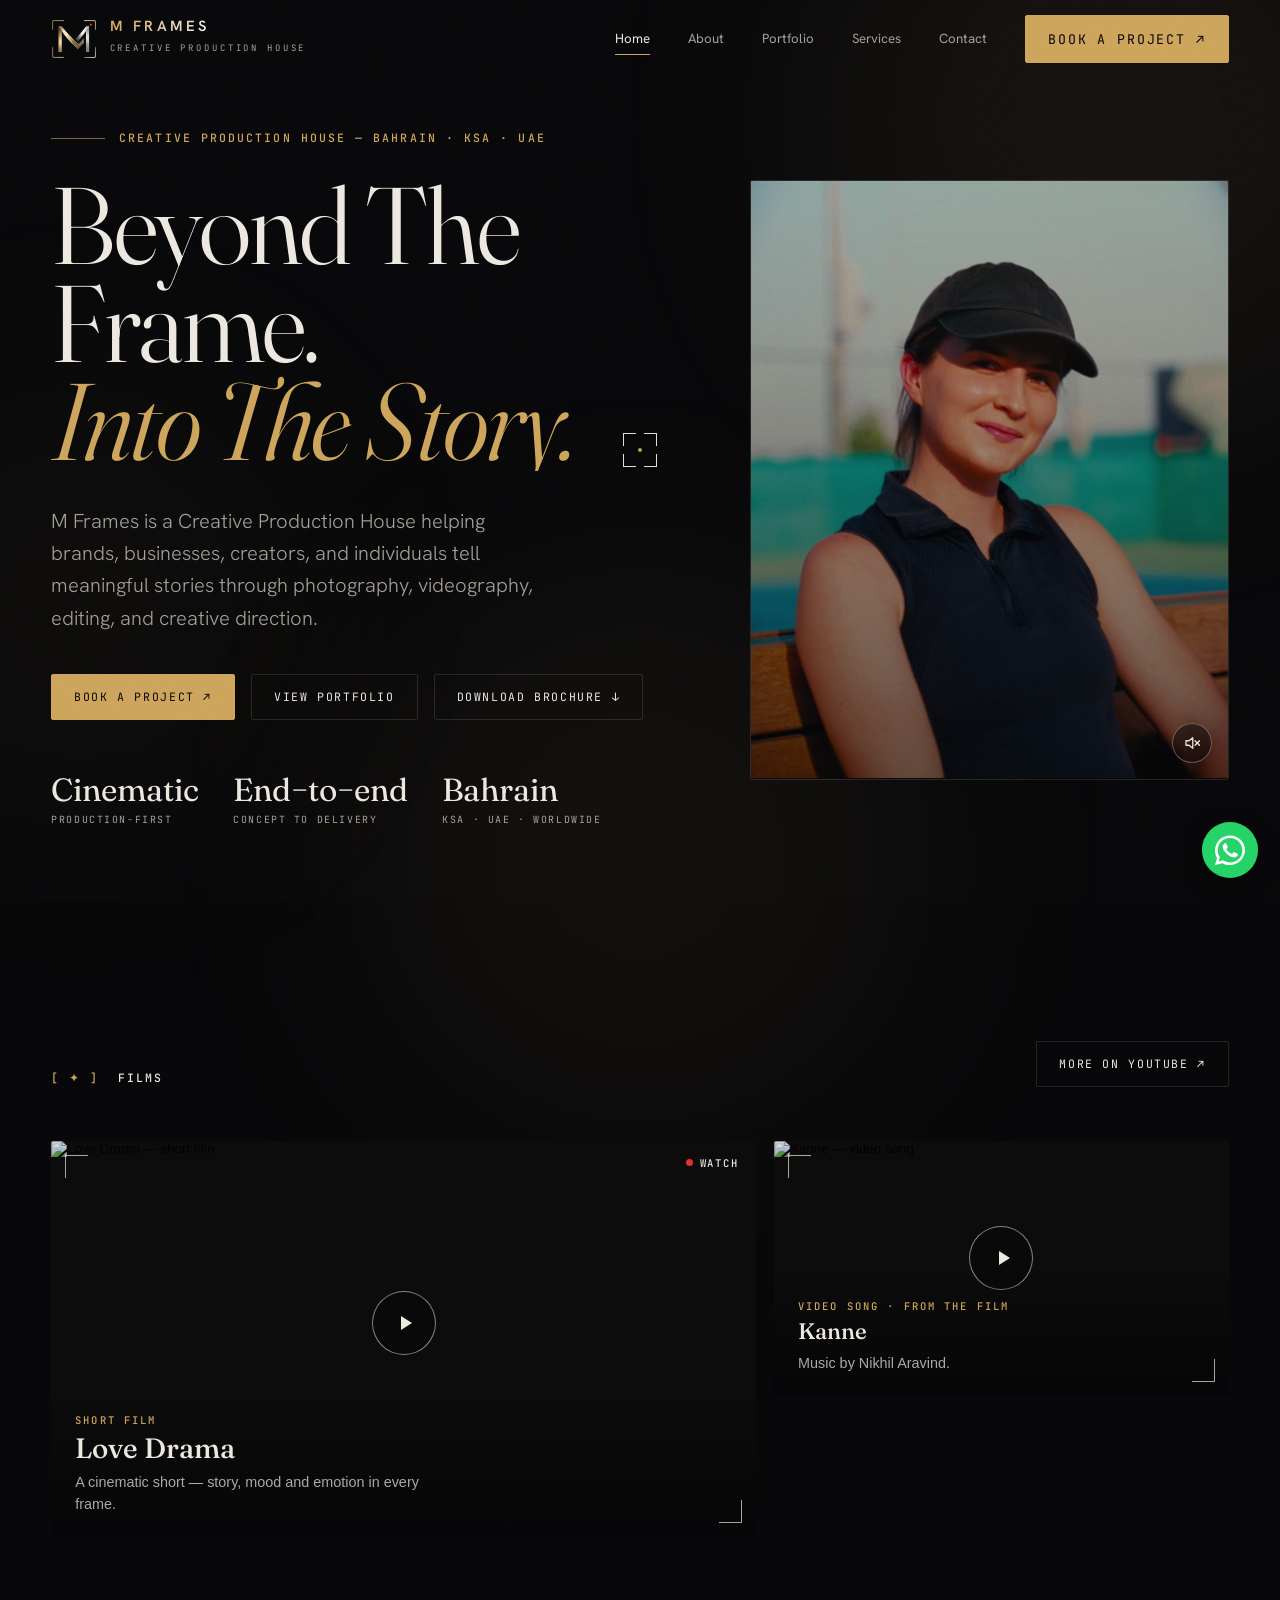
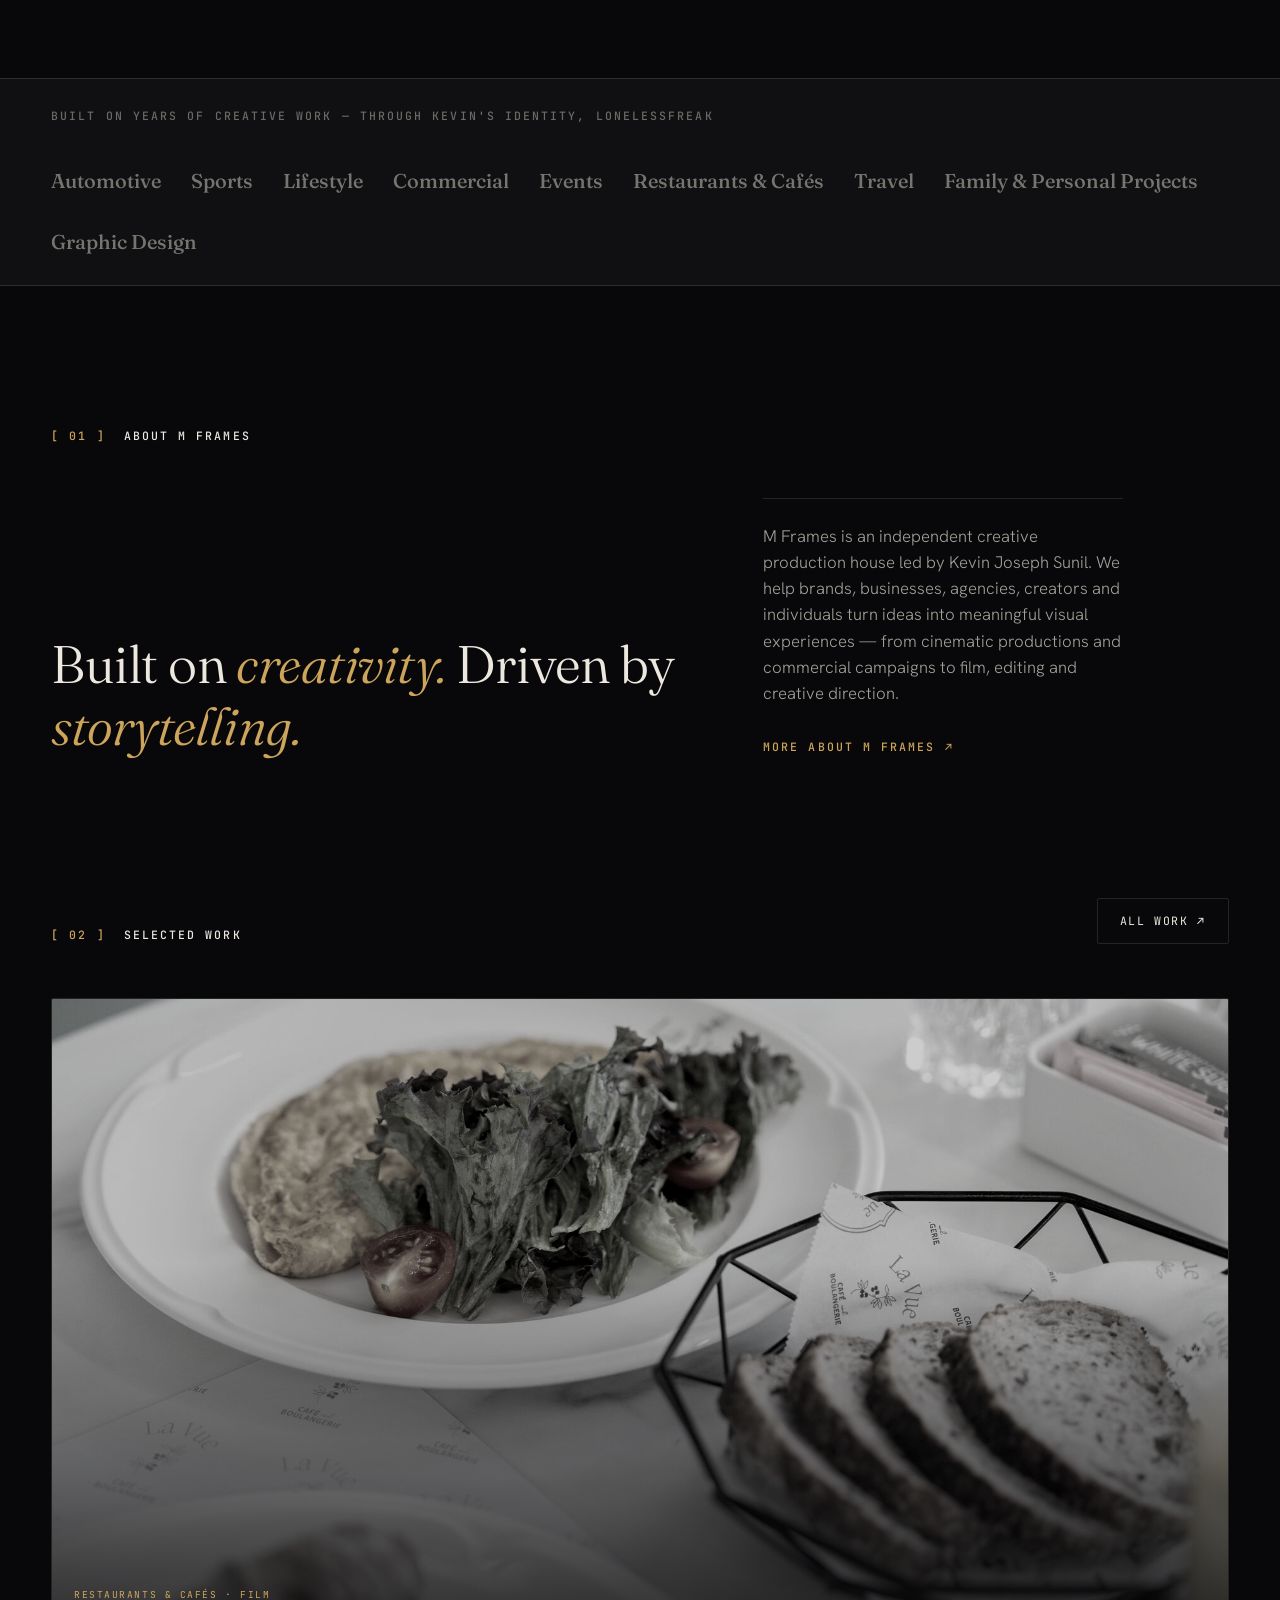
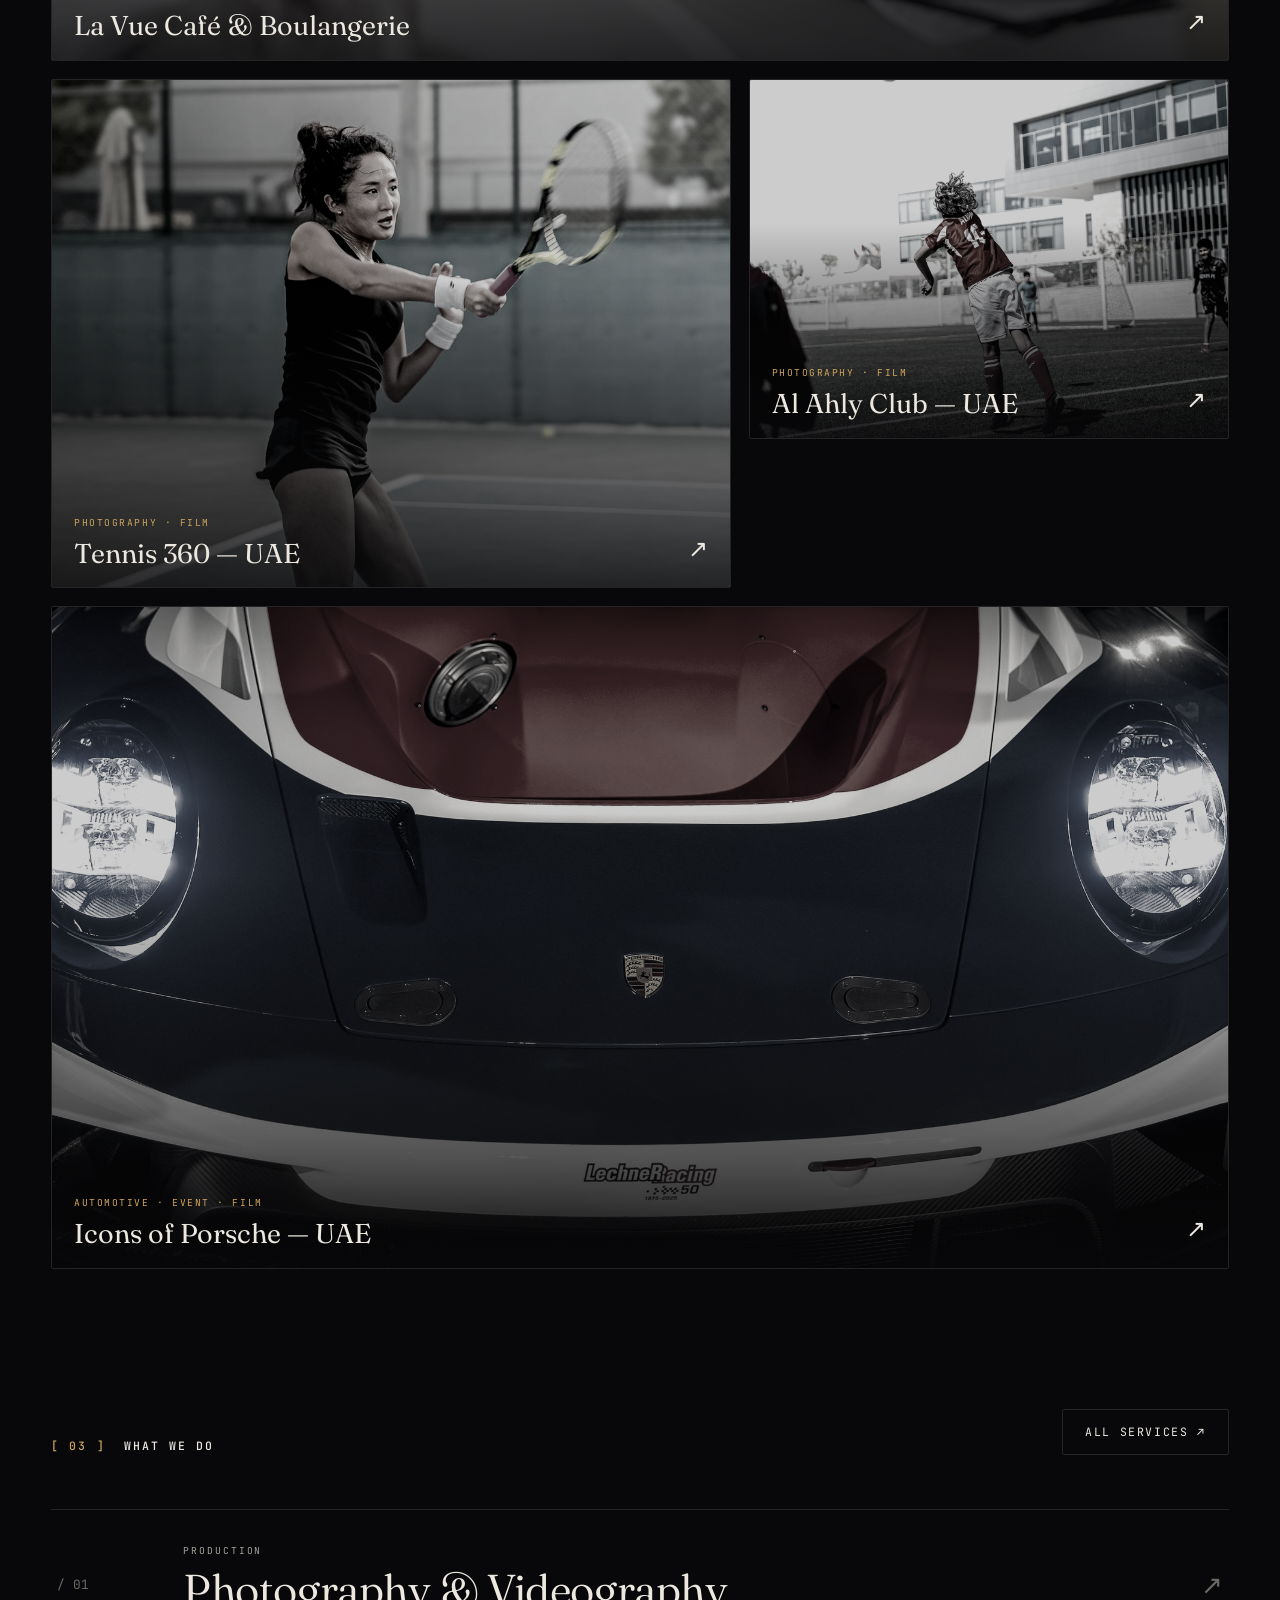
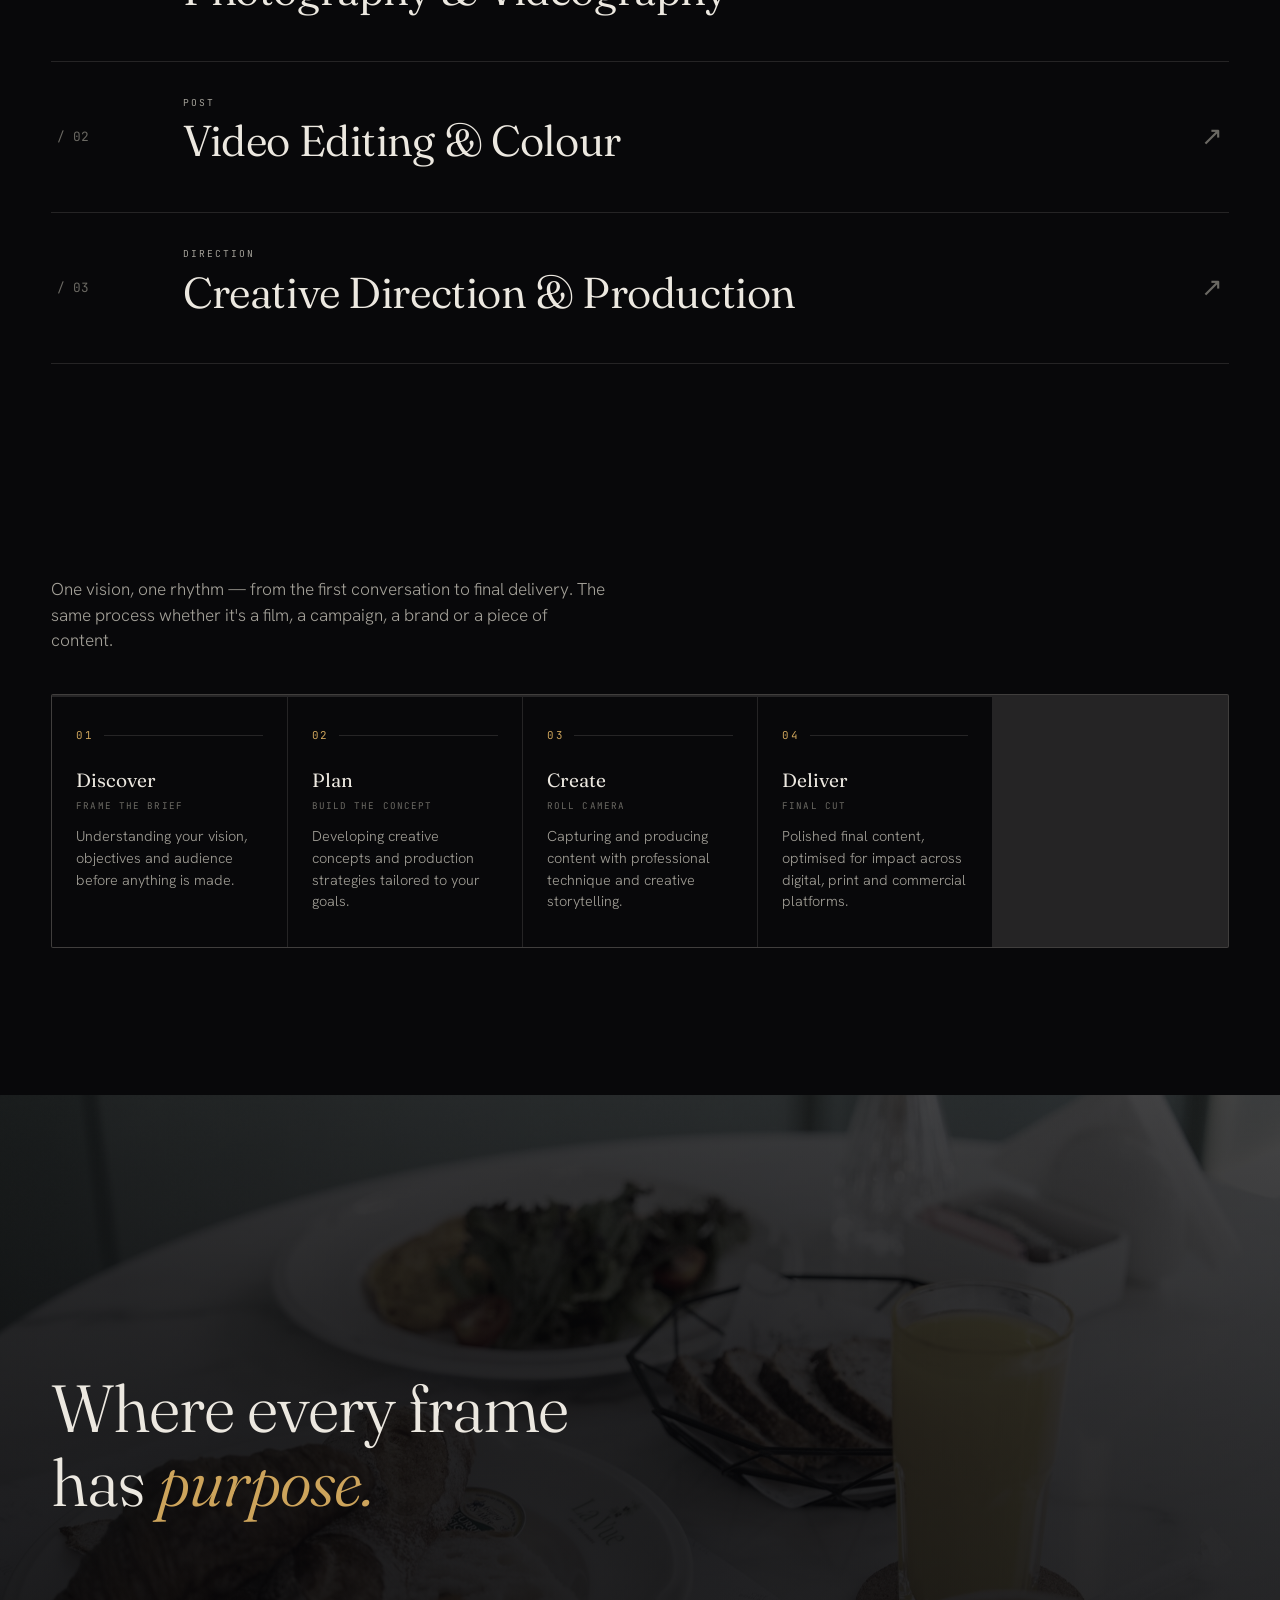
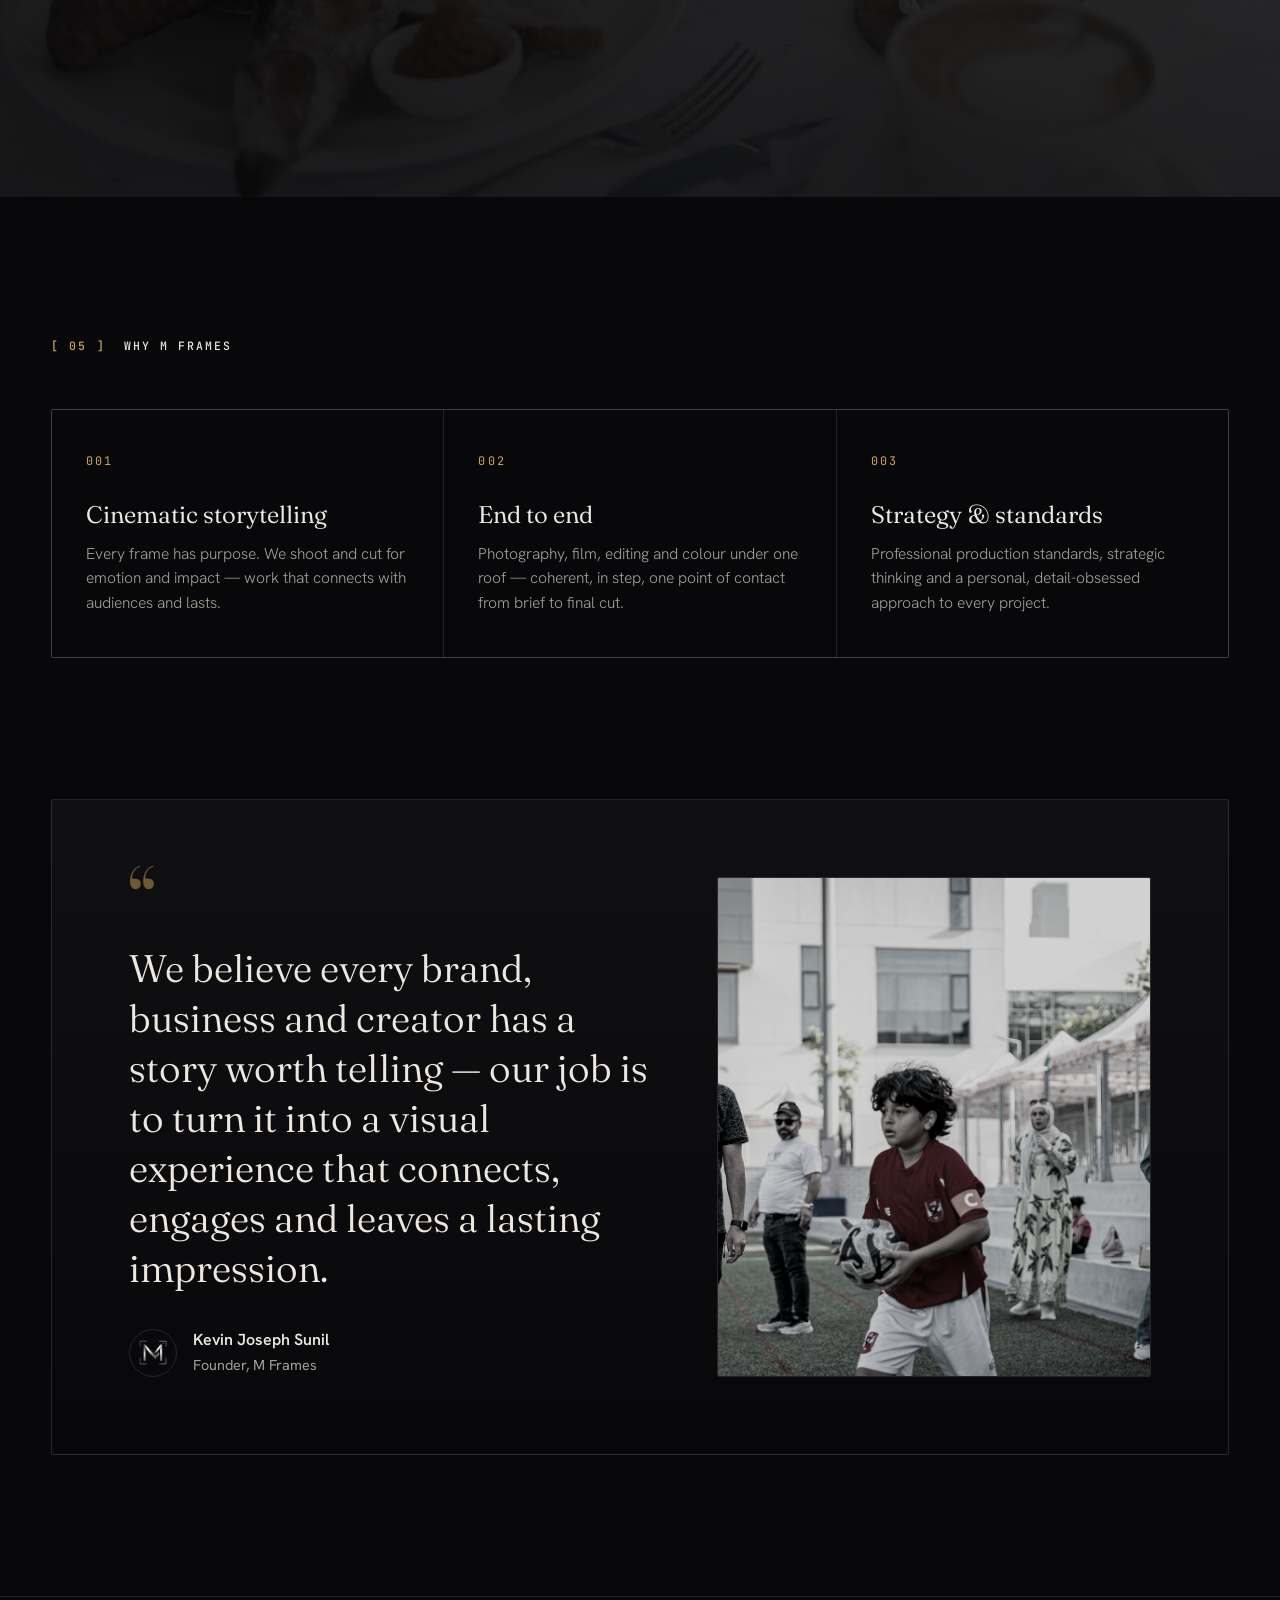
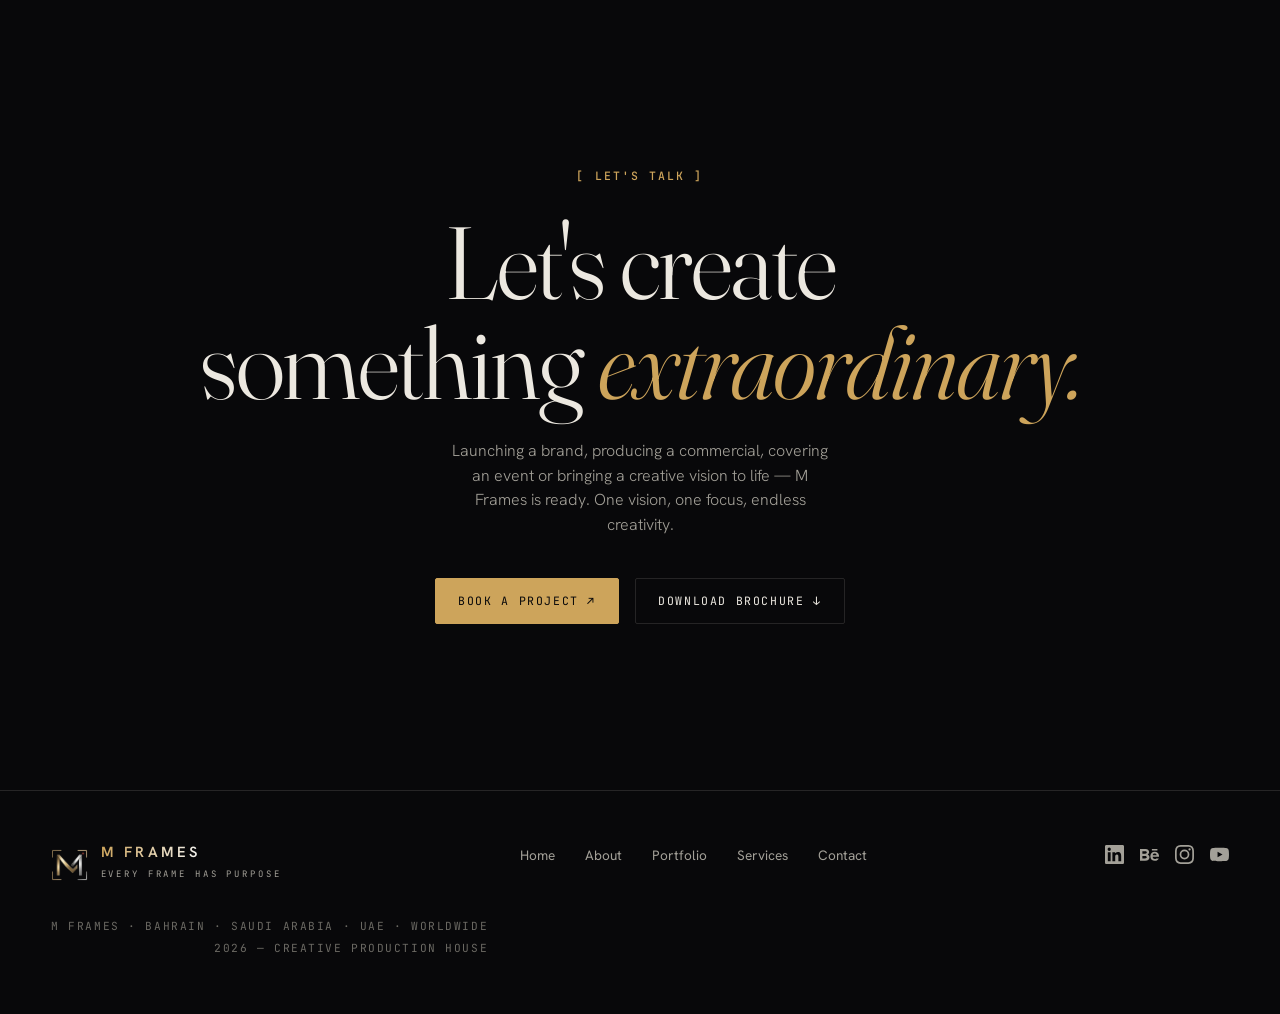
==== commit ec02f30b: "Add brochure download + company profile PDF, site copy updates" ====
--- a/index.html
+++ b/index.html
@@ -79,7 +79,7 @@
       <div class="eyebrow" data-reveal><span class="ln"></span><span class="mono">Creative Production House — Bahrain · KSA · UAE</span></div>
       <h1><span class="blk"><i>Beyond The Frame.</i></span><span class="blk"><i><em>Into The Story.</em></i></span></h1>
       <p class="lead" data-reveal data-d="3">M Frames is a Creative Production House helping brands, businesses, creators, and individuals tell meaningful stories through photography, videography, editing, and creative direction.</p>
-      <div class="hero-cta" data-reveal data-d="4"><a href="contact.html" class="btn">Book a project ↗︎</a><a href="work.html" class="btn ghost">View portfolio</a></div>
+      <div class="hero-cta" data-reveal data-d="4"><a href="contact.html" class="btn">Book a project ↗︎</a><a href="work.html" class="btn ghost">View portfolio</a><a href="M-Frames-Company-Profile.pdf" download class="btn ghost">Download brochure ↓</a></div>
       <div class="hero-stat" data-reveal data-d="5"><div class="s"><b>Cinematic</b><span>Production-first</span></div><div class="s"><b>End&minus;to&minus;end</b><span>Concept to delivery</span></div><div class="s"><b>Bahrain</b><span>KSA · UAE · Worldwide</span></div></div>
     </div>
     <div class="shot hero-shot" data-reveal data-d="2">
@@ -197,7 +197,7 @@
     <span class="mono idx" style="color:var(--acid)" data-reveal>[ Let's talk ]</span>
     <h2 data-reveal data-d="1" style="margin-top:24px">Let's create<br>something <em>extraordinary.</em></h2>
     <p class="sub" data-reveal data-d="2">Launching a brand, producing a commercial, covering an event or bringing a creative vision to life — M Frames is ready. One vision, one focus, endless creativity.</p>
-    <a href="contact.html" class="btn" data-reveal data-d="3">Book a project ↗︎</a>
+    <div class="hero-cta" data-reveal data-d="3" style="justify-content:center"><a href="contact.html" class="btn">Book a project ↗︎</a><a href="M-Frames-Company-Profile.pdf" download class="btn ghost">Download brochure ↓</a></div>
   </div>
 </section>
 
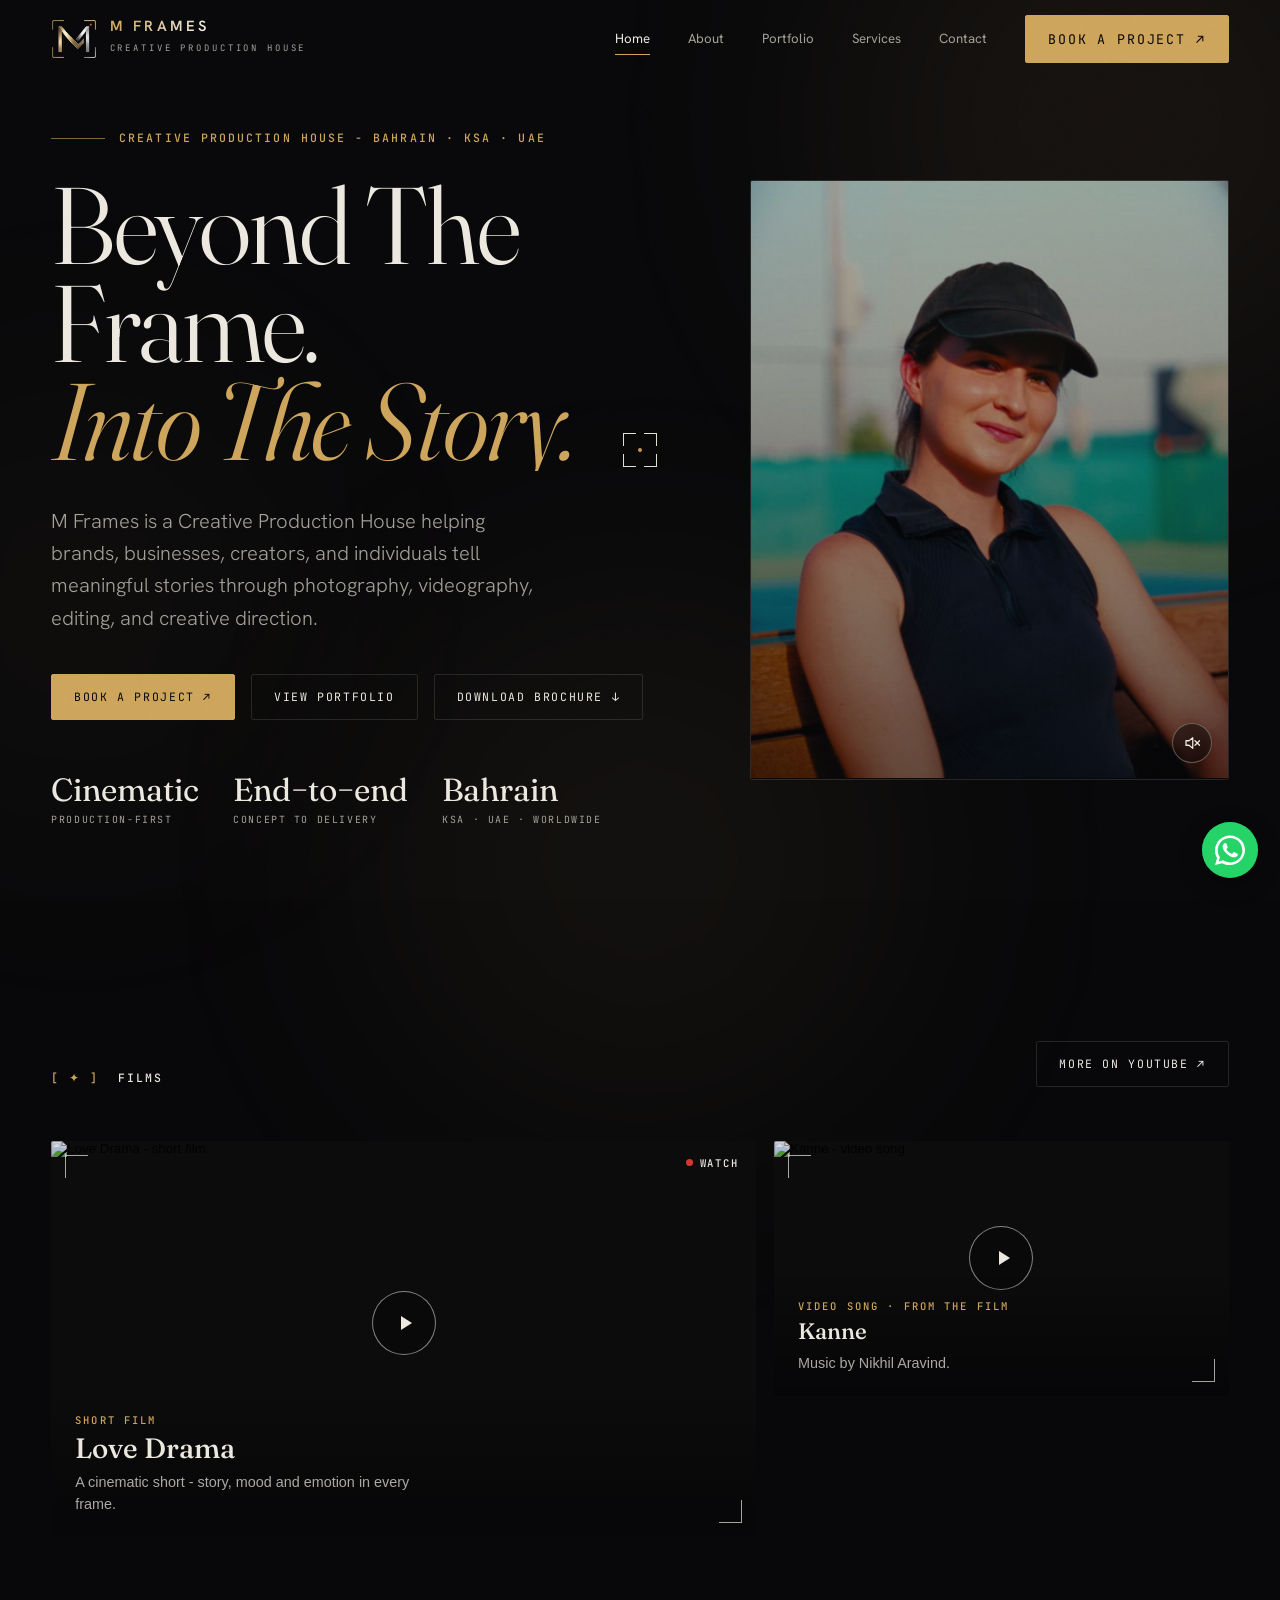
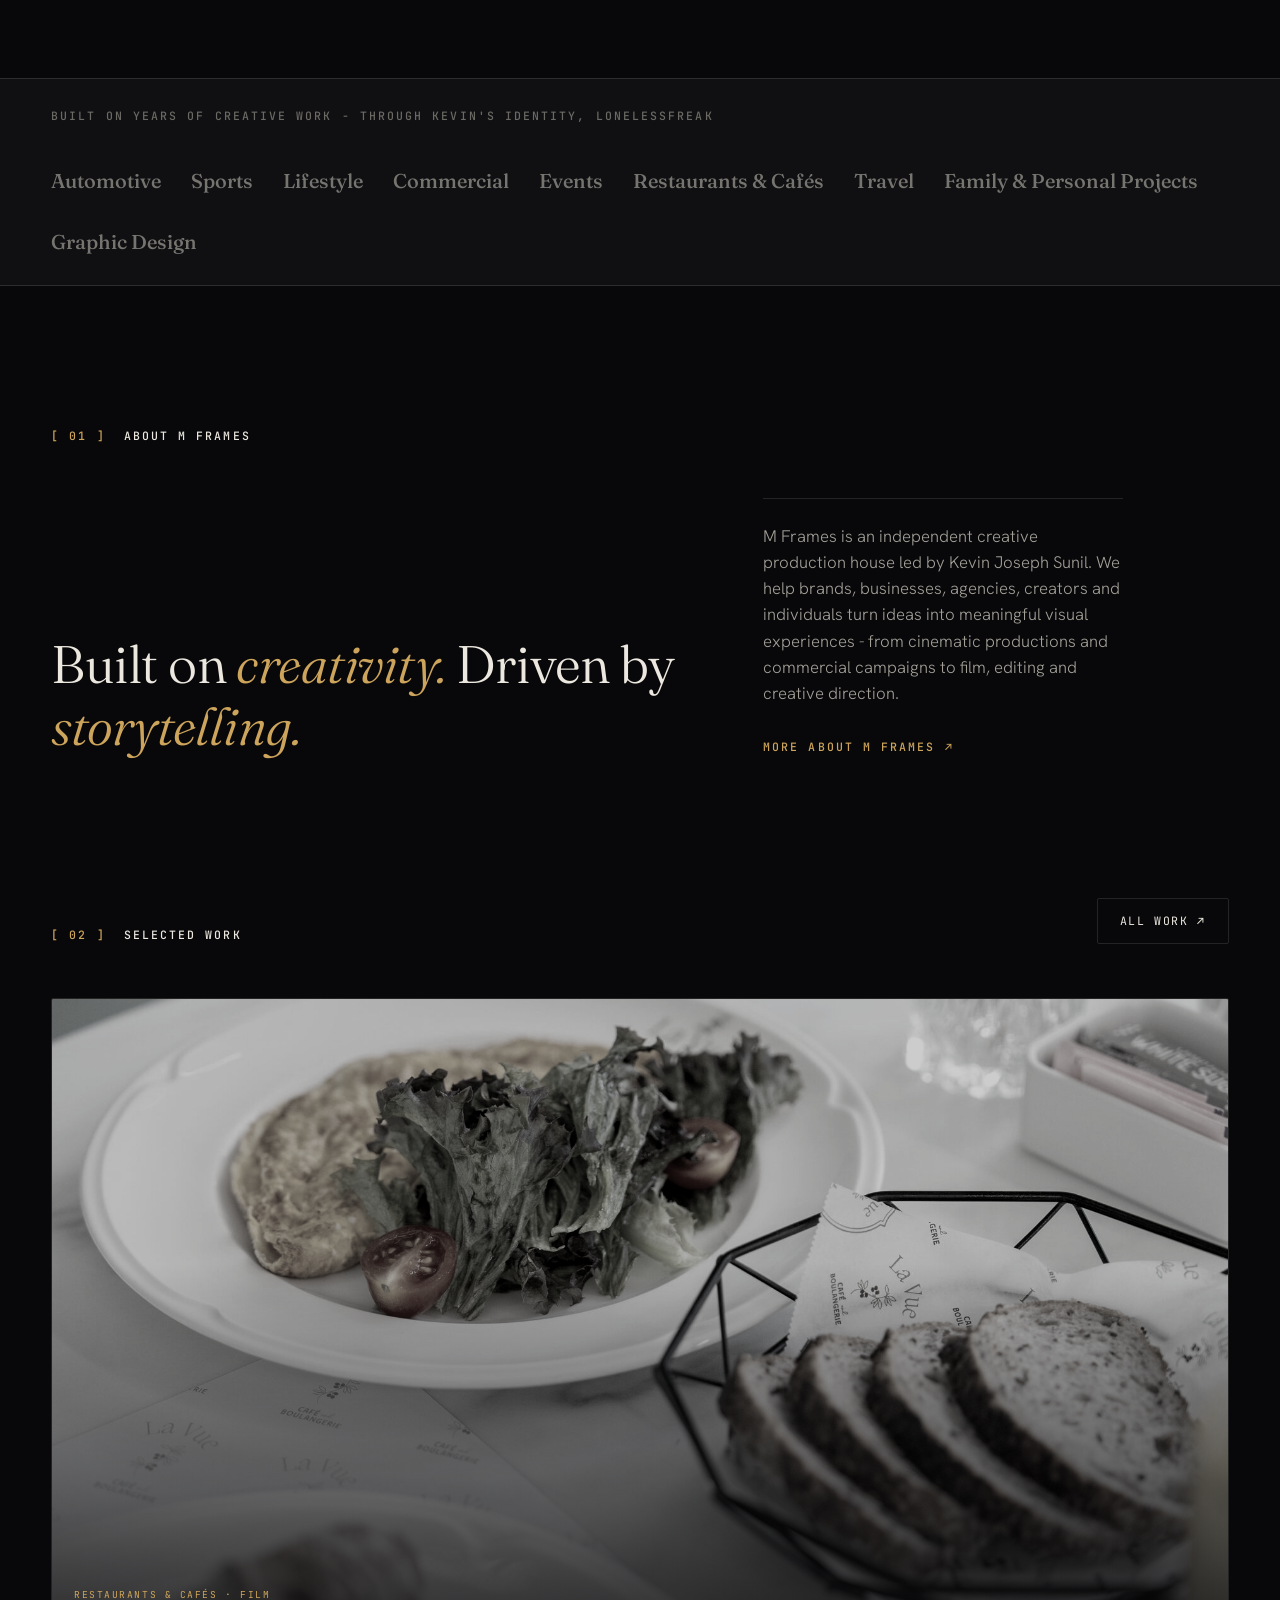
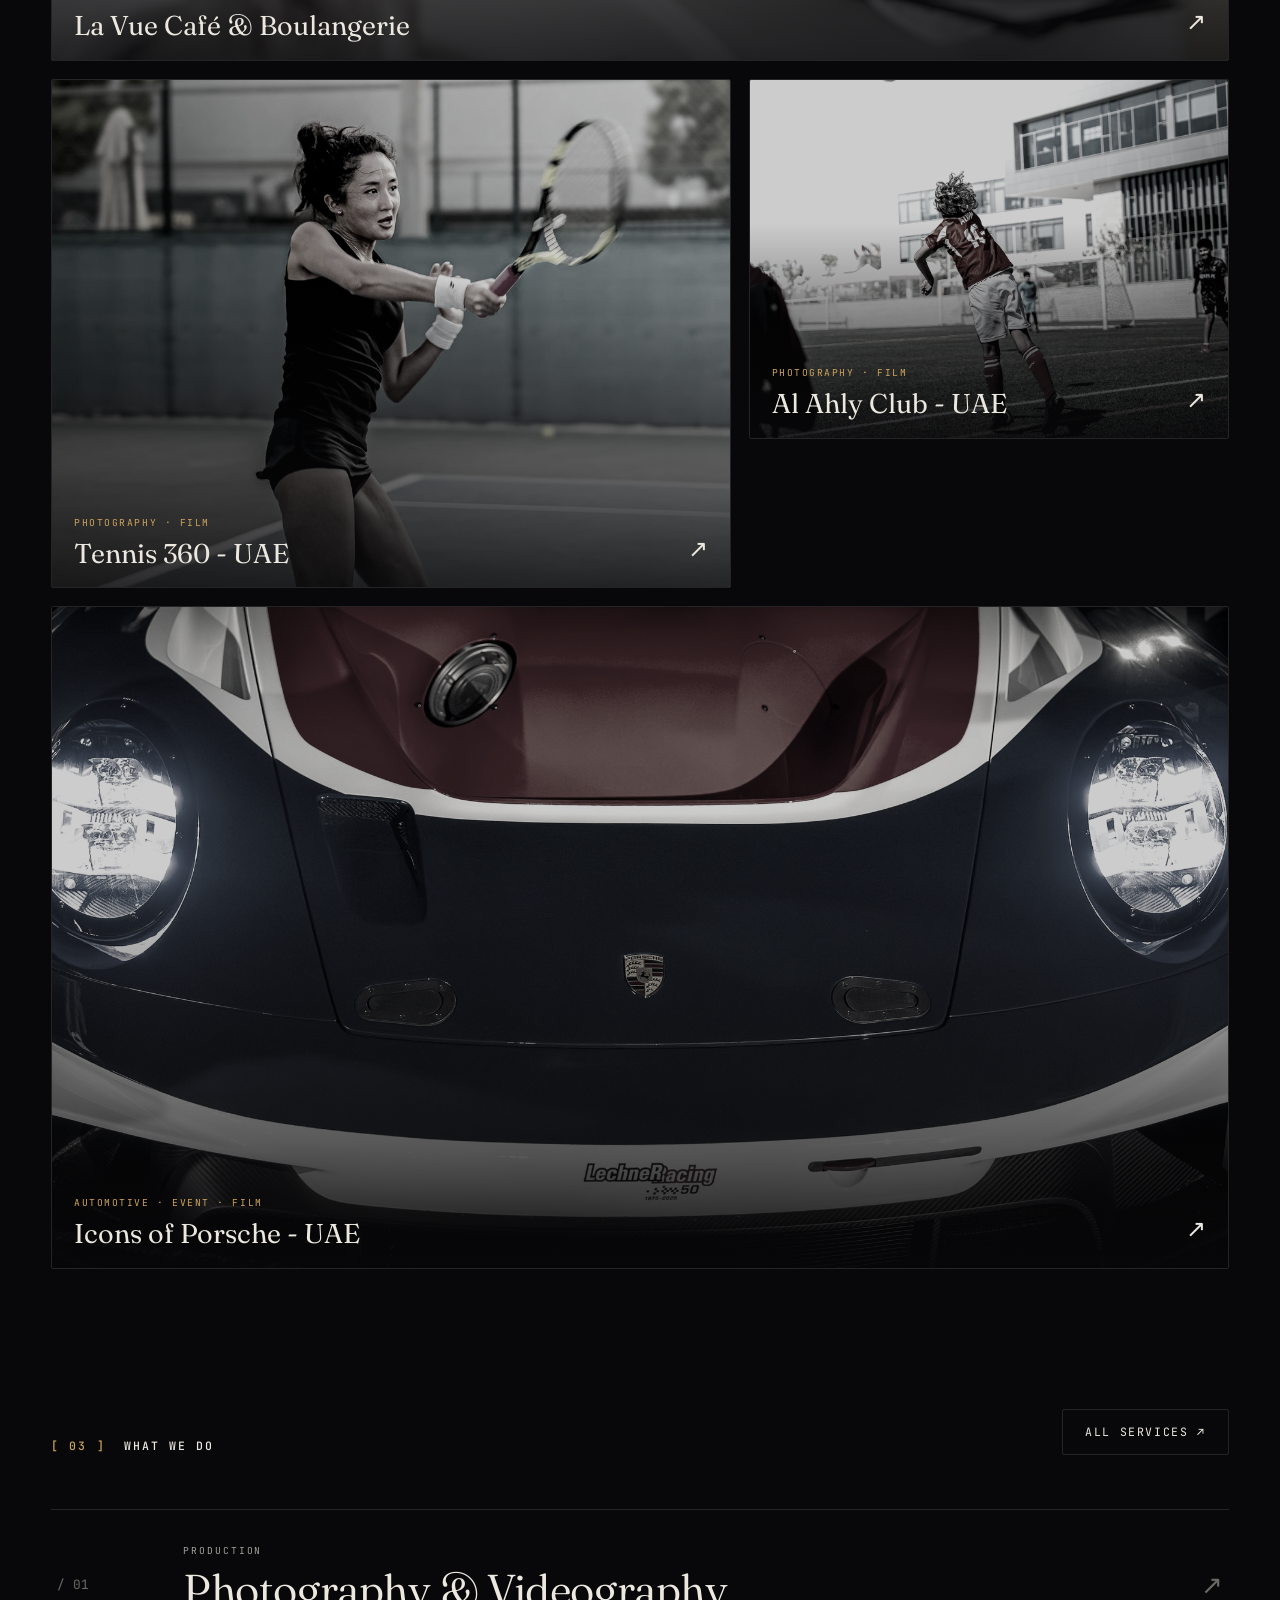
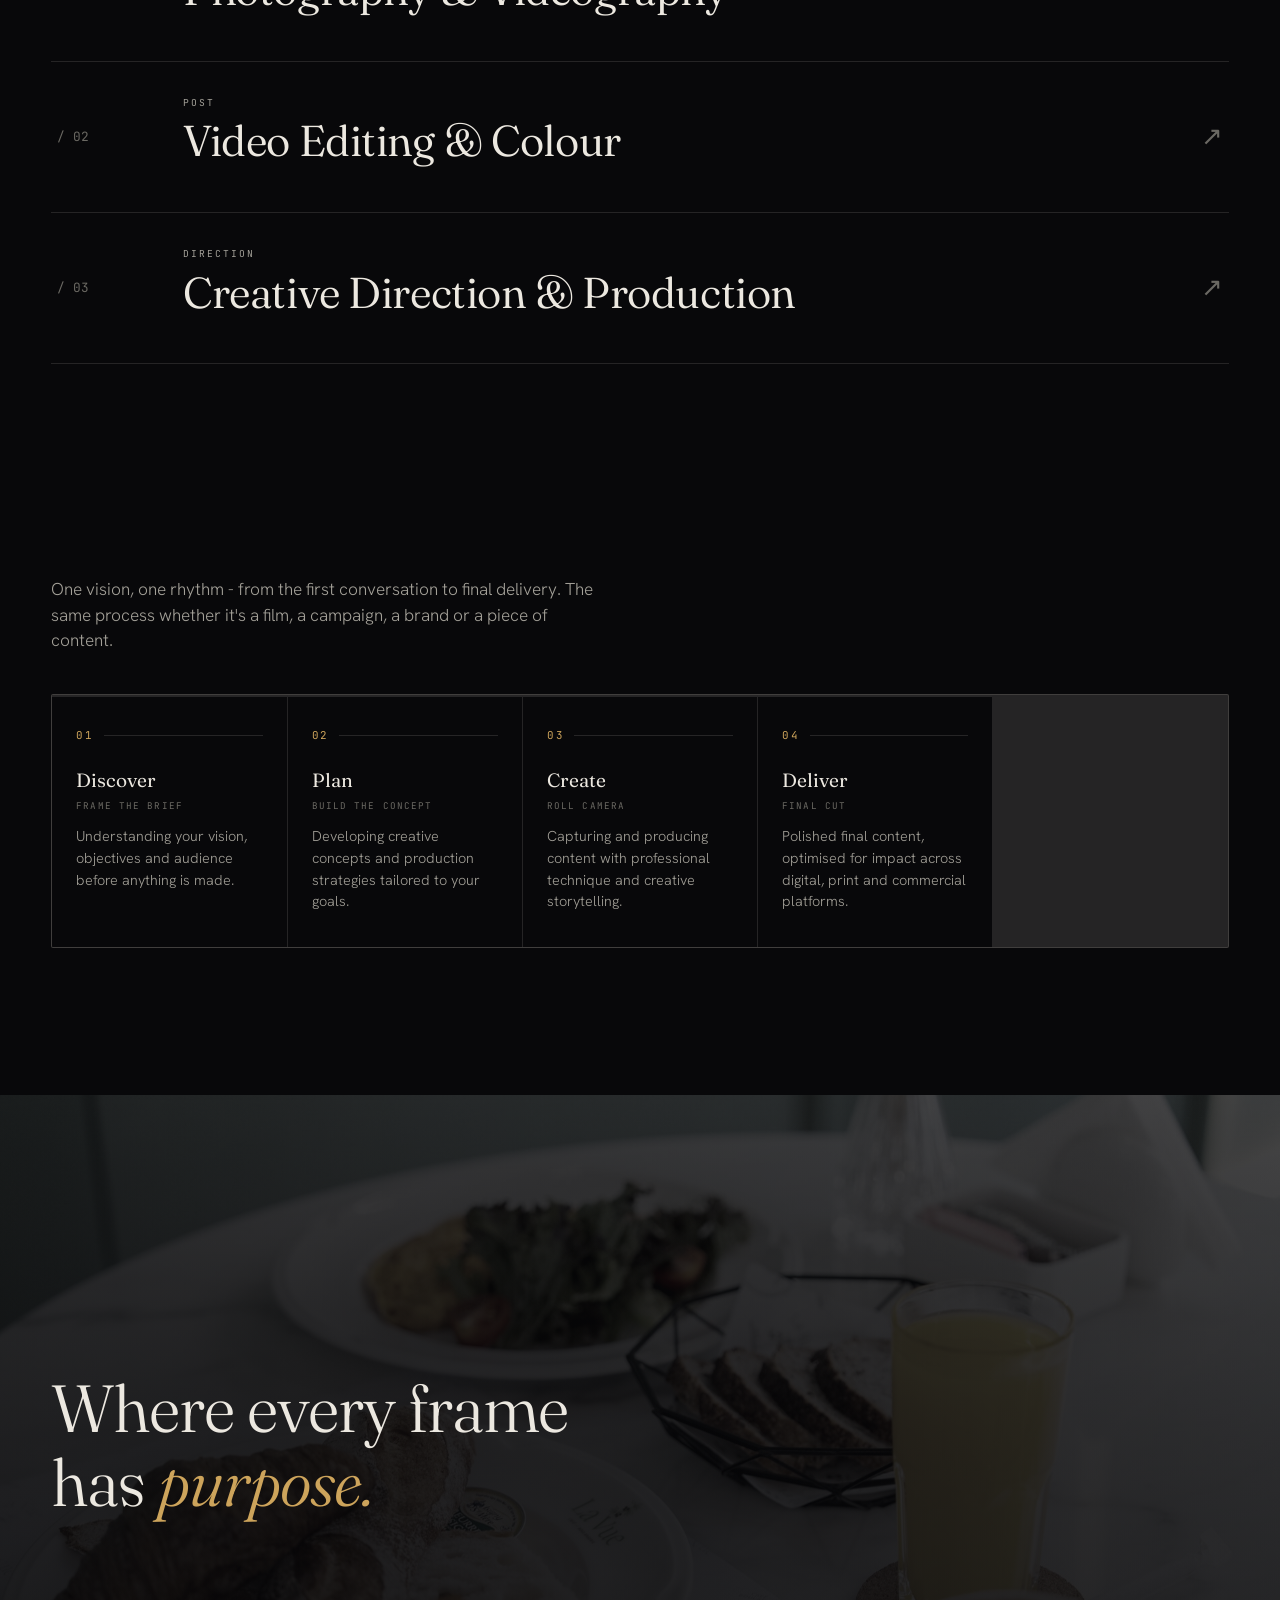
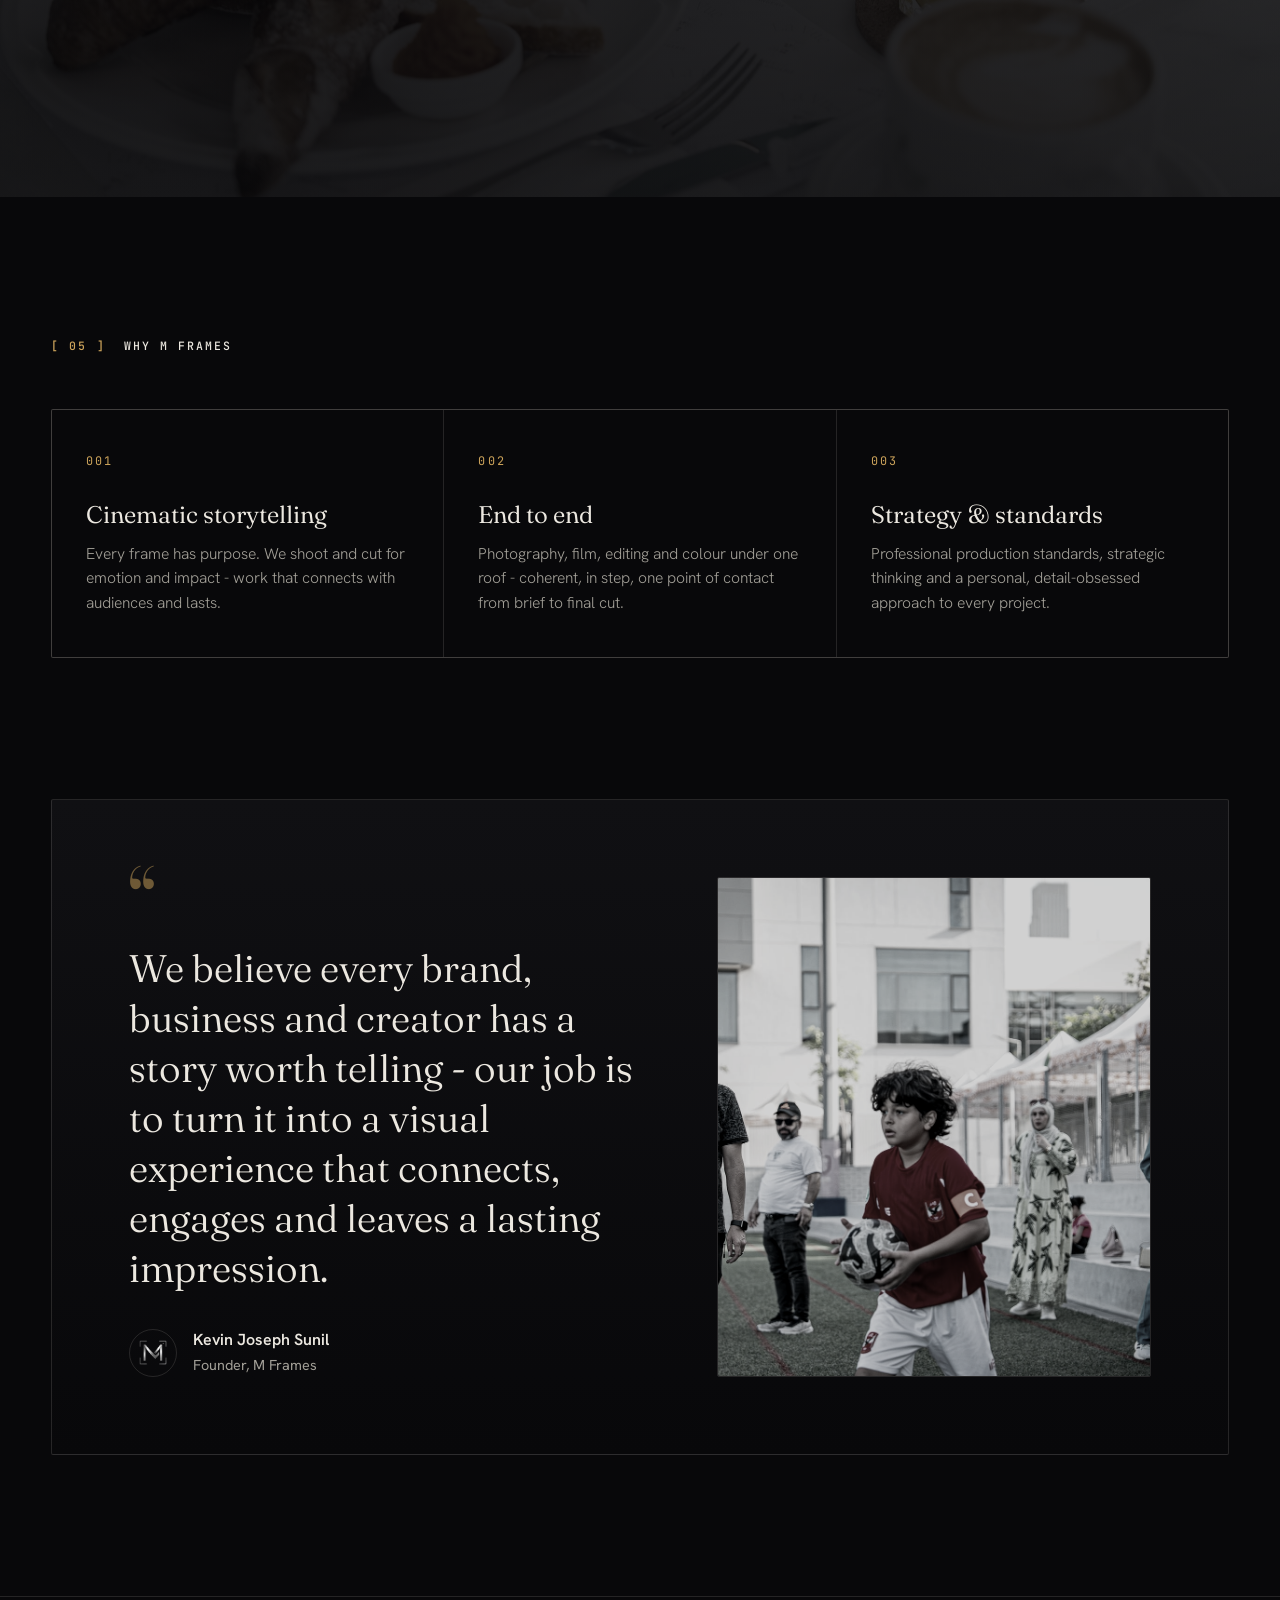
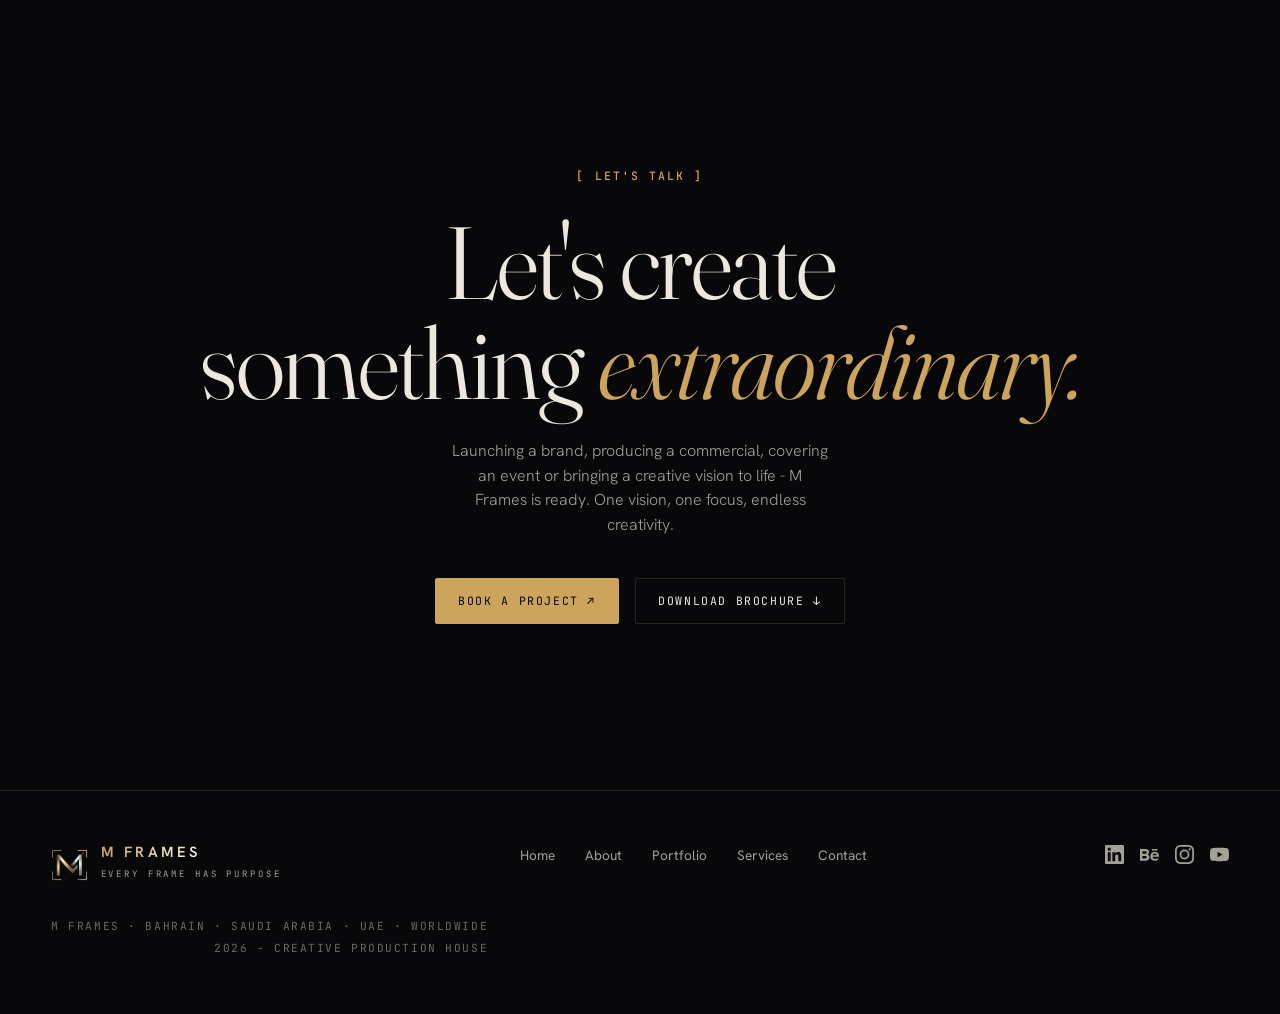
==== commit 08472903: "Em-dash to hyphen site-wide; brochure download + PDF; copy updates" ====
--- a/index.html
+++ b/index.html
@@ -3,24 +3,24 @@
 <head>
 <meta charset="UTF-8" />
 <meta name="viewport" content="width=device-width, initial-scale=1.0" />
-<title>M Frames — Creative Production House · Bahrain · KSA · UAE</title>
-<meta name="description" content="M Frames is an independent creative production house — photography, videography, editing and colour. Based in Bahrain, working across Saudi Arabia, UAE & worldwide." />
+<title>M Frames - Creative Production House · Bahrain · KSA · UAE</title>
+<meta name="description" content="M Frames is an independent creative production house - photography, videography, editing and colour. Based in Bahrain, working across Saudi Arabia, UAE & worldwide." />
 <link rel="preconnect" href="https://fonts.googleapis.com" /><link rel="preconnect" href="https://fonts.gstatic.com" crossorigin />
 <link href="https://fonts.googleapis.com/css2?family=Fraunces:ital,opsz,wght@0,9..144,300..900;1,9..144,300..800&family=Hanken+Grotesk:wght@300;400;500;600&family=JetBrains+Mono:wght@400;500&display=swap" rel="stylesheet" />
 <link rel="icon" href="img/favicon.png" />
 <link rel="stylesheet" href="styles.css" />
 <meta property="og:type" content="website" />
 <meta property="og:site_name" content="M Frames" />
-<meta property="og:title" content="M Frames — Creative Production House · Bahrain · KSA · UAE" />
-<meta property="og:description" content="M Frames is an independent creative production house — photography, videography, editing and colour. Based in Bahrain, working across Saudi Arabia, UAE & worldwide." />
+<meta property="og:title" content="M Frames - Creative Production House · Bahrain · KSA · UAE" />
+<meta property="og:description" content="M Frames is an independent creative production house - photography, videography, editing and colour. Based in Bahrain, working across Saudi Arabia, UAE & worldwide." />
 <meta property="og:url" content="https://mframes.studio/" />
 <meta property="og:image" content="https://mframes.studio/img/og-cover.jpg" />
 <meta property="og:image:width" content="1200" />
 <meta property="og:image:height" content="630" />
-<meta property="og:image:alt" content="M Frames — Creative Production House" />
+<meta property="og:image:alt" content="M Frames - Creative Production House" />
 <meta name="twitter:card" content="summary_large_image" />
-<meta name="twitter:title" content="M Frames — Creative Production House · Bahrain · KSA · UAE" />
-<meta name="twitter:description" content="M Frames is an independent creative production house — photography, videography, editing and colour. Based in Bahrain, working across Saudi Arabia, UAE & worldwide." />
+<meta name="twitter:title" content="M Frames - Creative Production House · Bahrain · KSA · UAE" />
+<meta name="twitter:description" content="M Frames is an independent creative production house - photography, videography, editing and colour. Based in Bahrain, working across Saudi Arabia, UAE & worldwide." />
 <meta name="twitter:image" content="https://mframes.studio/img/og-cover.jpg" />
 <link rel="canonical" href="https://mframes.studio/" />
 <meta name="theme-color" content="#0d0d12" />
@@ -76,7 +76,7 @@
 <section class="hero" id="top">
   <div class="wrap"><div class="hero-grid">
     <div>
-      <div class="eyebrow" data-reveal><span class="ln"></span><span class="mono">Creative Production House — Bahrain · KSA · UAE</span></div>
+      <div class="eyebrow" data-reveal><span class="ln"></span><span class="mono">Creative Production House - Bahrain · KSA · UAE</span></div>
       <h1><span class="blk"><i>Beyond The Frame.</i></span><span class="blk"><i><em>Into The Story.</em></i></span></h1>
       <p class="lead" data-reveal data-d="3">M Frames is a Creative Production House helping brands, businesses, creators, and individuals tell meaningful stories through photography, videography, editing, and creative direction.</p>
       <div class="hero-cta" data-reveal data-d="4"><a href="contact.html" class="btn">Book a project ↗︎</a><a href="work.html" class="btn ghost">View portfolio</a><a href="M-Frames-Company-Profile.pdf" download class="btn ghost">Download brochure ↓</a></div>
@@ -100,13 +100,13 @@
     </div>
     <div class="films-grid">
       <button type="button" class="film-card film-lead" data-reveal data-yt="S0wdOHI2SwI" aria-label="Play the short film Love Drama">
-        <img src="https://img.youtube.com/vi/S0wdOHI2SwI/maxresdefault.jpg" onerror="this.onerror=null;this.src='https://img.youtube.com/vi/S0wdOHI2SwI/hqdefault.jpg'" alt="Love Drama — short film"/>
+        <img src="https://img.youtube.com/vi/S0wdOHI2SwI/maxresdefault.jpg" onerror="this.onerror=null;this.src='https://img.youtube.com/vi/S0wdOHI2SwI/hqdefault.jpg'" alt="Love Drama - short film"/>
         <span class="film-rec mono"><i></i>WATCH</span>
         <span class="film-play"><svg viewBox="0 0 24 24"><path d="M8 5v14l11-7z"/></svg></span>
-        <span class="film-meta"><span class="mono film-kick">Short Film</span><h3>Love Drama</h3><p>A cinematic short — story, mood and emotion in every frame.</p></span>
+        <span class="film-meta"><span class="mono film-kick">Short Film</span><h3>Love Drama</h3><p>A cinematic short - story, mood and emotion in every frame.</p></span>
       </button>
       <button type="button" class="film-card film-sub" data-reveal data-d="1" data-yt="LGZlYzIZgVY" aria-label="Play the video song Kanne">
-        <img src="https://img.youtube.com/vi/LGZlYzIZgVY/maxresdefault.jpg" onerror="this.onerror=null;this.src='https://img.youtube.com/vi/LGZlYzIZgVY/hqdefault.jpg'" alt="Kanne — video song"/>
+        <img src="https://img.youtube.com/vi/LGZlYzIZgVY/maxresdefault.jpg" onerror="this.onerror=null;this.src='https://img.youtube.com/vi/LGZlYzIZgVY/hqdefault.jpg'" alt="Kanne - video song"/>
         <span class="film-play"><svg viewBox="0 0 24 24"><path d="M8 5v14l11-7z"/></svg></span>
         <span class="film-meta"><span class="mono film-kick">Video Song · from the film</span><h3>Kanne</h3><p>Music by Nikhil Aravind.</p></span>
       </button>
@@ -119,14 +119,14 @@
   <div class="yt-frame"><div class="yt-embed" id="ytEmbed"></div></div>
 </div>
 
-<div class="clients"><div class="wrap"><span class="mono lab">Built on years of creative work — through Kevin's identity, Lonelessfreak</span><div class="logos"><b>Automotive</b><b>Sports</b><b>Lifestyle</b><b>Commercial</b><b>Events</b><b>Restaurants &amp; Cafés</b><b>Travel</b><b>Family &amp; Personal Projects</b><b>Graphic Design</b></div></div></div>
+<div class="clients"><div class="wrap"><span class="mono lab">Built on years of creative work - through Kevin's identity, Lonelessfreak</span><div class="logos"><b>Automotive</b><b>Sports</b><b>Lifestyle</b><b>Commercial</b><b>Events</b><b>Restaurants &amp; Cafés</b><b>Travel</b><b>Family &amp; Personal Projects</b><b>Graphic Design</b></div></div></div>
 
 <section class="blk" id="studio">
   <div class="wrap">
     <div class="sec-head" data-reveal><span class="mono idx">[ 01 ]</span><span class="mono">About M Frames</span></div>
     <div class="intro-grid">
       <p class="statement" data-reveal>Built on <em>creativity.</em> Driven by <em>storytelling.</em></p>
-      <div class="side" data-reveal data-d="2">M Frames is an independent creative production house led by Kevin Joseph Sunil. We help brands, businesses, agencies, creators and individuals turn ideas into meaningful visual experiences — from cinematic productions and commercial campaigns to film, editing and creative direction.<br><br><a href="studio.html" class="mono" style="color:var(--acid)">More about M Frames ↗︎</a></div>
+      <div class="side" data-reveal data-d="2">M Frames is an independent creative production house led by Kevin Joseph Sunil. We help brands, businesses, agencies, creators and individuals turn ideas into meaningful visual experiences - from cinematic productions and commercial campaigns to film, editing and creative direction.<br><br><a href="studio.html" class="mono" style="color:var(--acid)">More about M Frames ↗︎</a></div>
     </div>
   </div>
 </section>
@@ -135,10 +135,10 @@
   <div class="wrap">
     <div class="head-row" data-reveal><div class="sec-head" style="margin:0"><span class="mono idx">[ 02 ]</span><span class="mono">Selected work</span></div><a href="work.html" class="btn ghost">All work ↗︎</a></div>
     <div class="work-grid">
-      <a class="work w-12" href="la-vue.html" data-reveal style="aspect-ratio:16/9"><img loading="lazy" src="img/lavue/lv04.jpg" alt="La Vue Café &amp; Boulangerie — UAE"/><span class="cnr tl"></span><span class="cnr br"></span><div class="meta"><div><span class="cat">Restaurants &amp; Cafés · Film</span><h3>La Vue Café &amp; Boulangerie</h3></div><span class="ar">↗︎</span></div></a>
-      <a class="work w-7" href="tennis-360.html" data-reveal><img loading="lazy" src="img/tennis/t07.jpg" alt="Tennis 360 — UAE"/><span class="cnr tl"></span><span class="cnr br"></span><div class="meta"><div><span class="cat">Photography · Film</span><h3>Tennis 360 — UAE</h3></div><span class="ar">↗︎</span></div></a>
-      <a class="work w-5" href="al-ahly.html" data-reveal data-d="1"><img loading="lazy" src="img/alahly/a01.jpg" alt="Al Ahly Club — UAE"/><span class="cnr tl"></span><span class="cnr br"></span><div class="meta"><div><span class="cat">Photography · Film</span><h3>Al Ahly Club — UAE</h3></div><span class="ar">↗︎</span></div></a>
-      <a class="work w-12" href="icons-of-porsche.html" data-reveal data-d="2" style="aspect-ratio:16/9"><img loading="lazy" src="img/porsche/iop02.jpg" alt="Icons of Porsche — UAE"/><span class="cnr tl"></span><span class="cnr br"></span><div class="meta"><div><span class="cat">Automotive · Event · Film</span><h3>Icons of Porsche — UAE</h3></div><span class="ar">↗︎</span></div></a>
+      <a class="work w-12" href="la-vue.html" data-reveal style="aspect-ratio:16/9"><img loading="lazy" src="img/lavue/lv04.jpg" alt="La Vue Café &amp; Boulangerie - UAE"/><span class="cnr tl"></span><span class="cnr br"></span><div class="meta"><div><span class="cat">Restaurants &amp; Cafés · Film</span><h3>La Vue Café &amp; Boulangerie</h3></div><span class="ar">↗︎</span></div></a>
+      <a class="work w-7" href="tennis-360.html" data-reveal><img loading="lazy" src="img/tennis/t07.jpg" alt="Tennis 360 - UAE"/><span class="cnr tl"></span><span class="cnr br"></span><div class="meta"><div><span class="cat">Photography · Film</span><h3>Tennis 360 - UAE</h3></div><span class="ar">↗︎</span></div></a>
+      <a class="work w-5" href="al-ahly.html" data-reveal data-d="1"><img loading="lazy" src="img/alahly/a01.jpg" alt="Al Ahly Club - UAE"/><span class="cnr tl"></span><span class="cnr br"></span><div class="meta"><div><span class="cat">Photography · Film</span><h3>Al Ahly Club - UAE</h3></div><span class="ar">↗︎</span></div></a>
+      <a class="work w-12" href="icons-of-porsche.html" data-reveal data-d="2" style="aspect-ratio:16/9"><img loading="lazy" src="img/porsche/iop02.jpg" alt="Icons of Porsche - UAE"/><span class="cnr tl"></span><span class="cnr br"></span><div class="meta"><div><span class="cat">Automotive · Event · Film</span><h3>Icons of Porsche - UAE</h3></div><span class="ar">↗︎</span></div></a>
     </div>
   </div>
 </section>
@@ -157,7 +157,7 @@
 <section class="blk" id="process" style="padding-top:0">
   <div class="wrap">
     <div class="sec-head" data-reveal><span class="mono idx">[ 04 ]</span><span class="mono">How we work</span></div>
-    <p class="proc-lead" data-reveal data-d="1">One vision, one rhythm — from the first conversation to final delivery. The same process whether it's a film, a campaign, a brand or a piece of content.</p>
+    <p class="proc-lead" data-reveal data-d="1">One vision, one rhythm - from the first conversation to final delivery. The same process whether it's a film, a campaign, a brand or a piece of content.</p>
     <div class="flow">
       <div class="step" data-reveal><span class="sn">01</span><h4>Discover</h4><span class="vf">Frame the brief</span><p>Understanding your vision, objectives and audience before anything is made.</p></div>
       <div class="step" data-reveal data-d="1"><span class="sn">02</span><h4>Plan</h4><span class="vf">Build the concept</span><p>Developing creative concepts and production strategies tailored to your goals.</p></div>
@@ -167,14 +167,14 @@
   </div>
 </section>
 
-<div class="break"><img src="img/lavue/lv02.jpg" alt="La Vue Café — breakfast table"/><div class="wrap"><div class="bq" data-reveal><p>Where every frame<br>has <em>purpose.</em></p></div></div></div>
+<div class="break"><img src="img/lavue/lv02.jpg" alt="La Vue Café - breakfast table"/><div class="wrap"><div class="bq" data-reveal><p>Where every frame<br>has <em>purpose.</em></p></div></div></div>
 
 <section class="blk" id="why">
   <div class="wrap">
     <div class="sec-head" data-reveal><span class="mono idx">[ 05 ]</span><span class="mono">Why M Frames</span></div>
     <div class="why-grid">
-      <div class="why-card" data-reveal data-d="1"><span class="n">001</span><h4>Cinematic storytelling</h4><p>Every frame has purpose. We shoot and cut for emotion and impact — work that connects with audiences and lasts.</p></div>
-      <div class="why-card" data-reveal data-d="2"><span class="n">002</span><h4>End to end</h4><p>Photography, film, editing and colour under one roof — coherent, in step, one point of contact from brief to final cut.</p></div>
+      <div class="why-card" data-reveal data-d="1"><span class="n">001</span><h4>Cinematic storytelling</h4><p>Every frame has purpose. We shoot and cut for emotion and impact - work that connects with audiences and lasts.</p></div>
+      <div class="why-card" data-reveal data-d="2"><span class="n">002</span><h4>End to end</h4><p>Photography, film, editing and colour under one roof - coherent, in step, one point of contact from brief to final cut.</p></div>
       <div class="why-card" data-reveal data-d="3"><span class="n">003</span><h4>Strategy &amp; standards</h4><p>Professional production standards, strategic thinking and a personal, detail-obsessed approach to every project.</p></div>
     </div>
   </div>
@@ -184,10 +184,10 @@
   <div class="wrap"><div class="quote" data-reveal>
     <div class="q-body">
       <div class="mark">&ldquo;</div>
-      <p>We believe every brand, business and creator has a story worth telling — our job is to turn it into a visual experience that connects, engages and leaves a lasting impression.</p>
+      <p>We believe every brand, business and creator has a story worth telling - our job is to turn it into a visual experience that connects, engages and leaves a lasting impression.</p>
       <div class="by"><span class="av"><img src="img/mark.png" alt="M Frames" style="object-fit:contain;padding:9px"/></span><div><b>Kevin Joseph Sunil</b><span>Founder, M Frames</span></div></div>
     </div>
-    <div class="q-media"><span class="cnr tl"></span><span class="cnr br"></span><img src="img/alahly/a07.jpg" alt="M Frames — youth football, Al Ahly Club" /></div>
+    <div class="q-media"><span class="cnr tl"></span><span class="cnr br"></span><img src="img/alahly/a07.jpg" alt="M Frames - youth football, Al Ahly Club" /></div>
   </div></div>
 </section>
 
@@ -196,7 +196,7 @@
   <div class="wrap" style="position:relative;z-index:2">
     <span class="mono idx" style="color:var(--acid)" data-reveal>[ Let's talk ]</span>
     <h2 data-reveal data-d="1" style="margin-top:24px">Let's create<br>something <em>extraordinary.</em></h2>
-    <p class="sub" data-reveal data-d="2">Launching a brand, producing a commercial, covering an event or bringing a creative vision to life — M Frames is ready. One vision, one focus, endless creativity.</p>
+    <p class="sub" data-reveal data-d="2">Launching a brand, producing a commercial, covering an event or bringing a creative vision to life - M Frames is ready. One vision, one focus, endless creativity.</p>
     <div class="hero-cta" data-reveal data-d="3" style="justify-content:center"><a href="contact.html" class="btn">Book a project ↗︎</a><a href="M-Frames-Company-Profile.pdf" download class="btn ghost">Download brochure ↓</a></div>
   </div>
 </section>
@@ -211,7 +211,7 @@
       <a href="https://www.instagram.com/mframes.studio" target="_blank" rel="noopener" aria-label="Instagram"><svg viewBox="0 0 24 24"><path d="M12 2.163c3.204 0 3.584.012 4.85.07 3.252.148 4.771 1.691 4.919 4.919.058 1.265.069 1.645.069 4.849 0 3.205-.012 3.584-.069 4.849-.149 3.225-1.664 4.771-4.919 4.919-1.266.058-1.644.07-4.85.07-3.204 0-3.584-.012-4.849-.07-3.26-.149-4.771-1.699-4.919-4.92-.058-1.265-.07-1.644-.07-4.849 0-3.204.013-3.583.07-4.849.149-3.227 1.664-4.771 4.919-4.919 1.266-.057 1.645-.069 4.849-.069zm0-2.163c-3.259 0-3.667.014-4.947.072-4.358.2-6.78 2.618-6.98 6.98-.059 1.281-.073 1.689-.073 4.948 0 3.259.014 3.668.072 4.948.2 4.358 2.618 6.78 6.98 6.98 1.281.058 1.689.072 4.948.072 3.259 0 3.668-.014 4.948-.072 4.354-.2 6.782-2.618 6.979-6.98.059-1.28.073-1.689.073-4.948 0-3.259-.014-3.667-.072-4.947-.196-4.354-2.617-6.78-6.979-6.98-1.281-.059-1.69-.073-4.949-.073zm0 5.838a6.162 6.162 0 1 0 0 12.324 6.162 6.162 0 0 0 0-12.324zM12 16a4 4 0 1 1 0-8 4 4 0 0 1 0 8zm6.406-11.845a1.44 1.44 0 1 0 0 2.881 1.44 1.44 0 0 0 0-2.881z"/></svg></a>
       <a href="https://www.youtube.com/@MizhiyilFrames" target="_blank" rel="noopener" aria-label="YouTube"><svg viewBox="0 0 24 24"><path d="M23.498 6.186a3.016 3.016 0 0 0-2.122-2.136C19.505 3.545 12 3.545 12 3.545s-7.505 0-9.377.505A3.017 3.017 0 0 0 .502 6.186C0 8.07 0 12 0 12s0 3.93.502 5.814a3.016 3.016 0 0 0 2.122 2.136c1.871.505 9.376.505 9.376.505s7.505 0 9.377-.505a3.015 3.015 0 0 0 2.122-2.136C24 15.93 24 12 24 12s0-3.93-.502-5.814zM9.545 15.568V8.432L15.818 12l-6.273 3.568z"/></svg></a>
     </div>
-    <div class="foot-meta">M Frames · Bahrain · Saudi Arabia · UAE · Worldwide<br><span id="yr"></span> — Creative Production House</div>
+    <div class="foot-meta">M Frames · Bahrain · Saudi Arabia · UAE · Worldwide<br><span id="yr"></span> - Creative Production House</div>
   </div>
 </footer>
 <script src="site.js"></script>
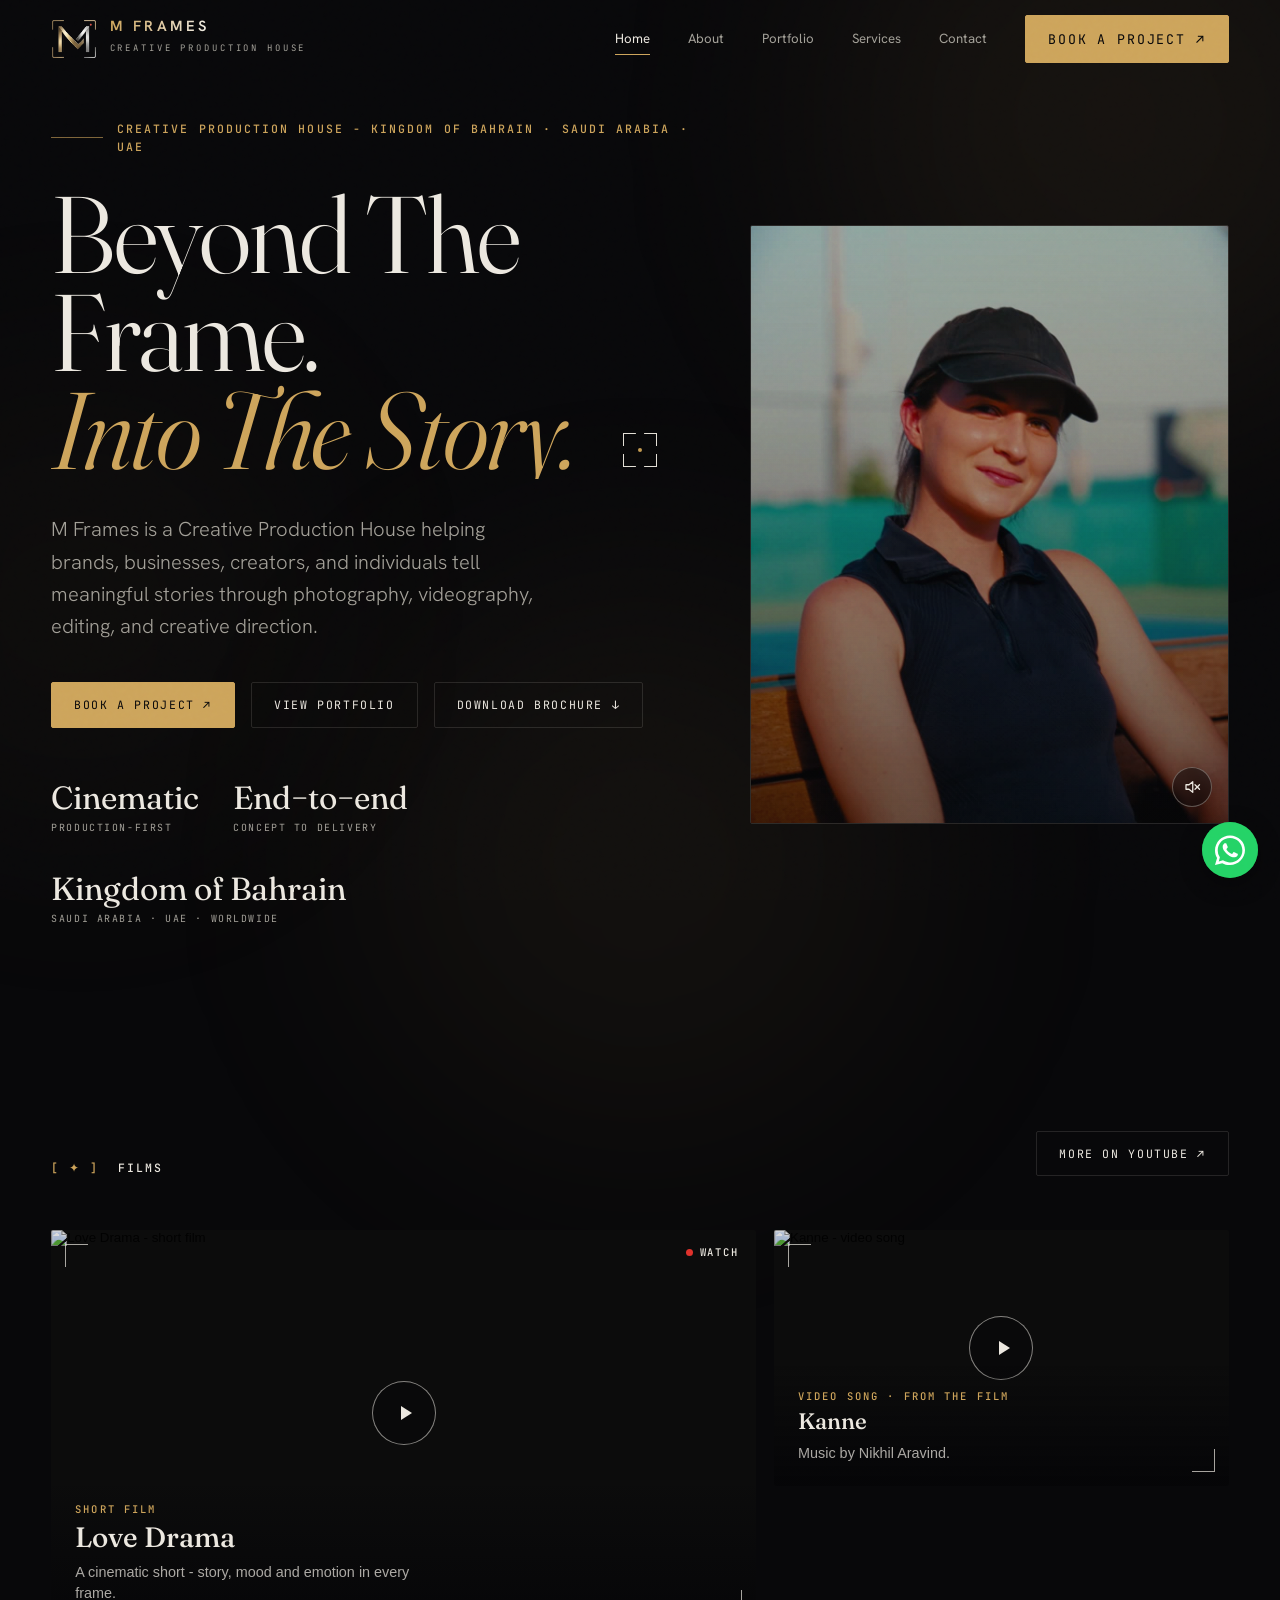
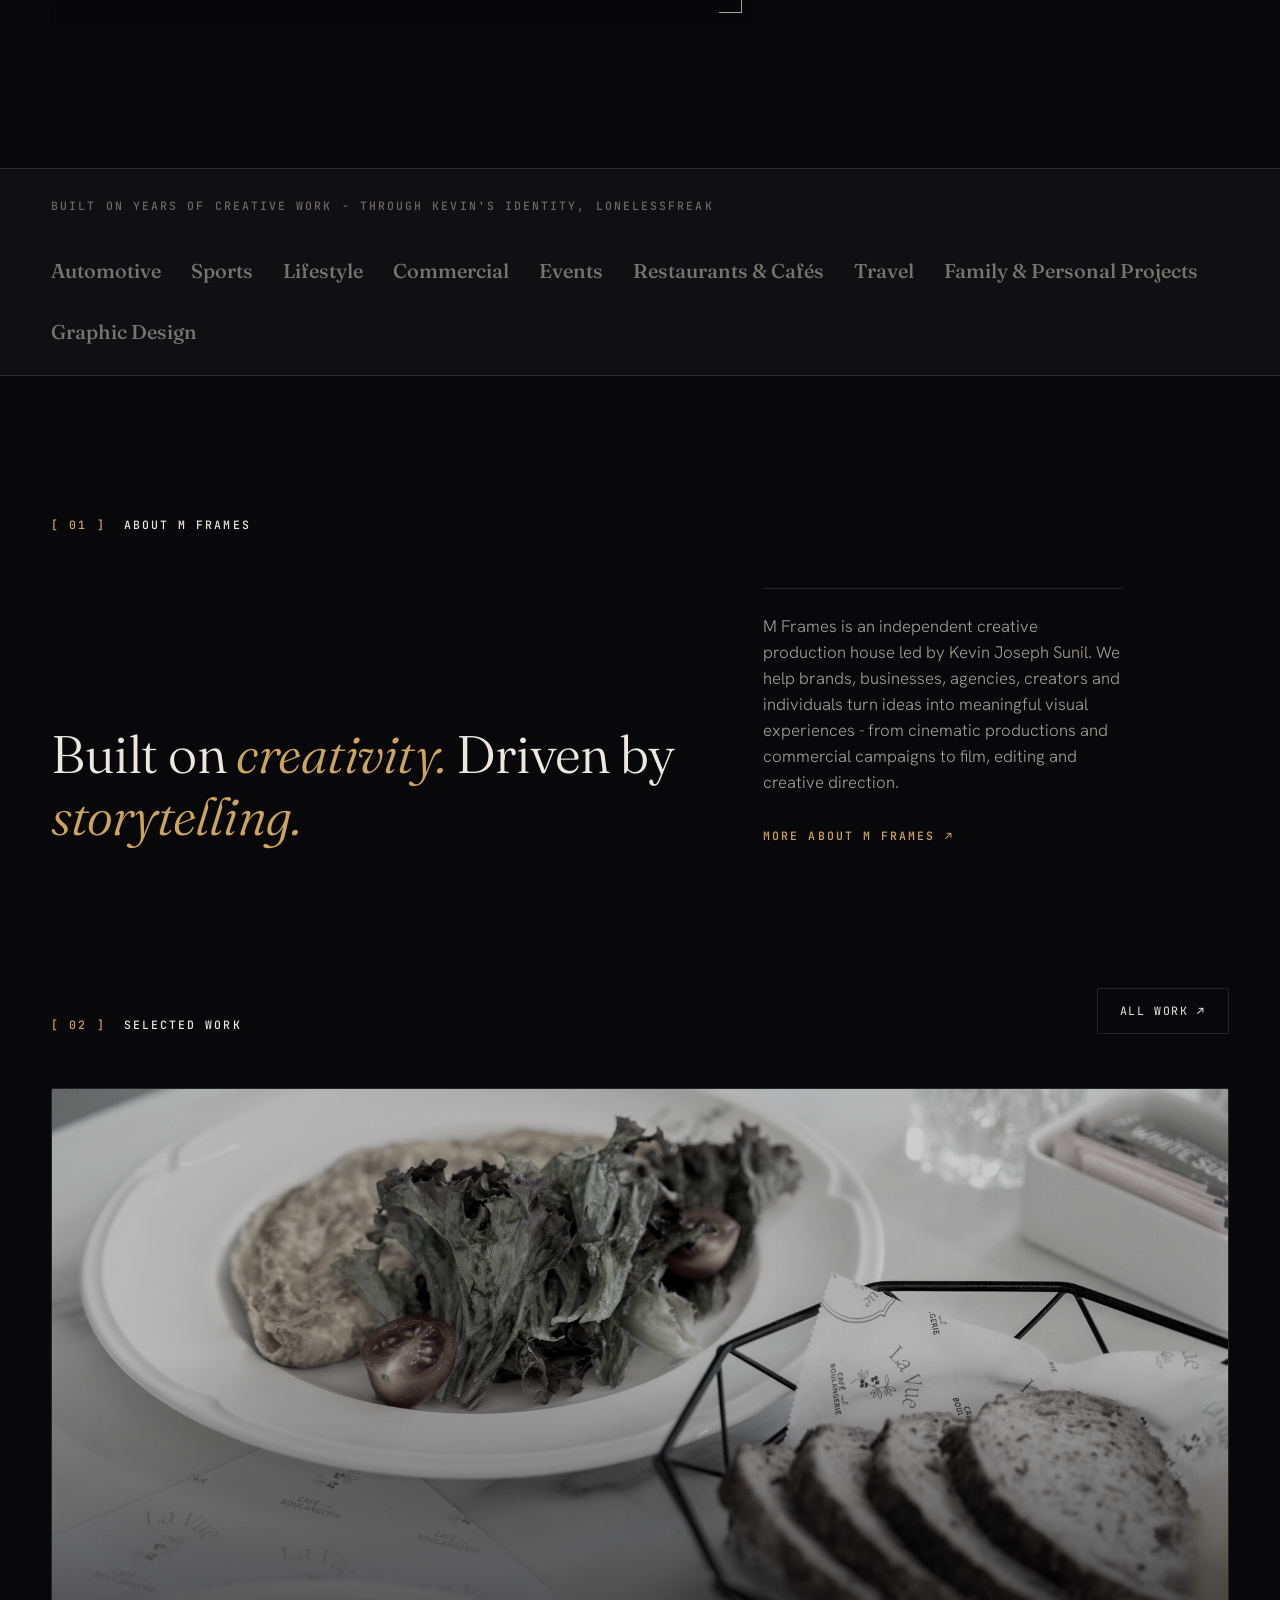
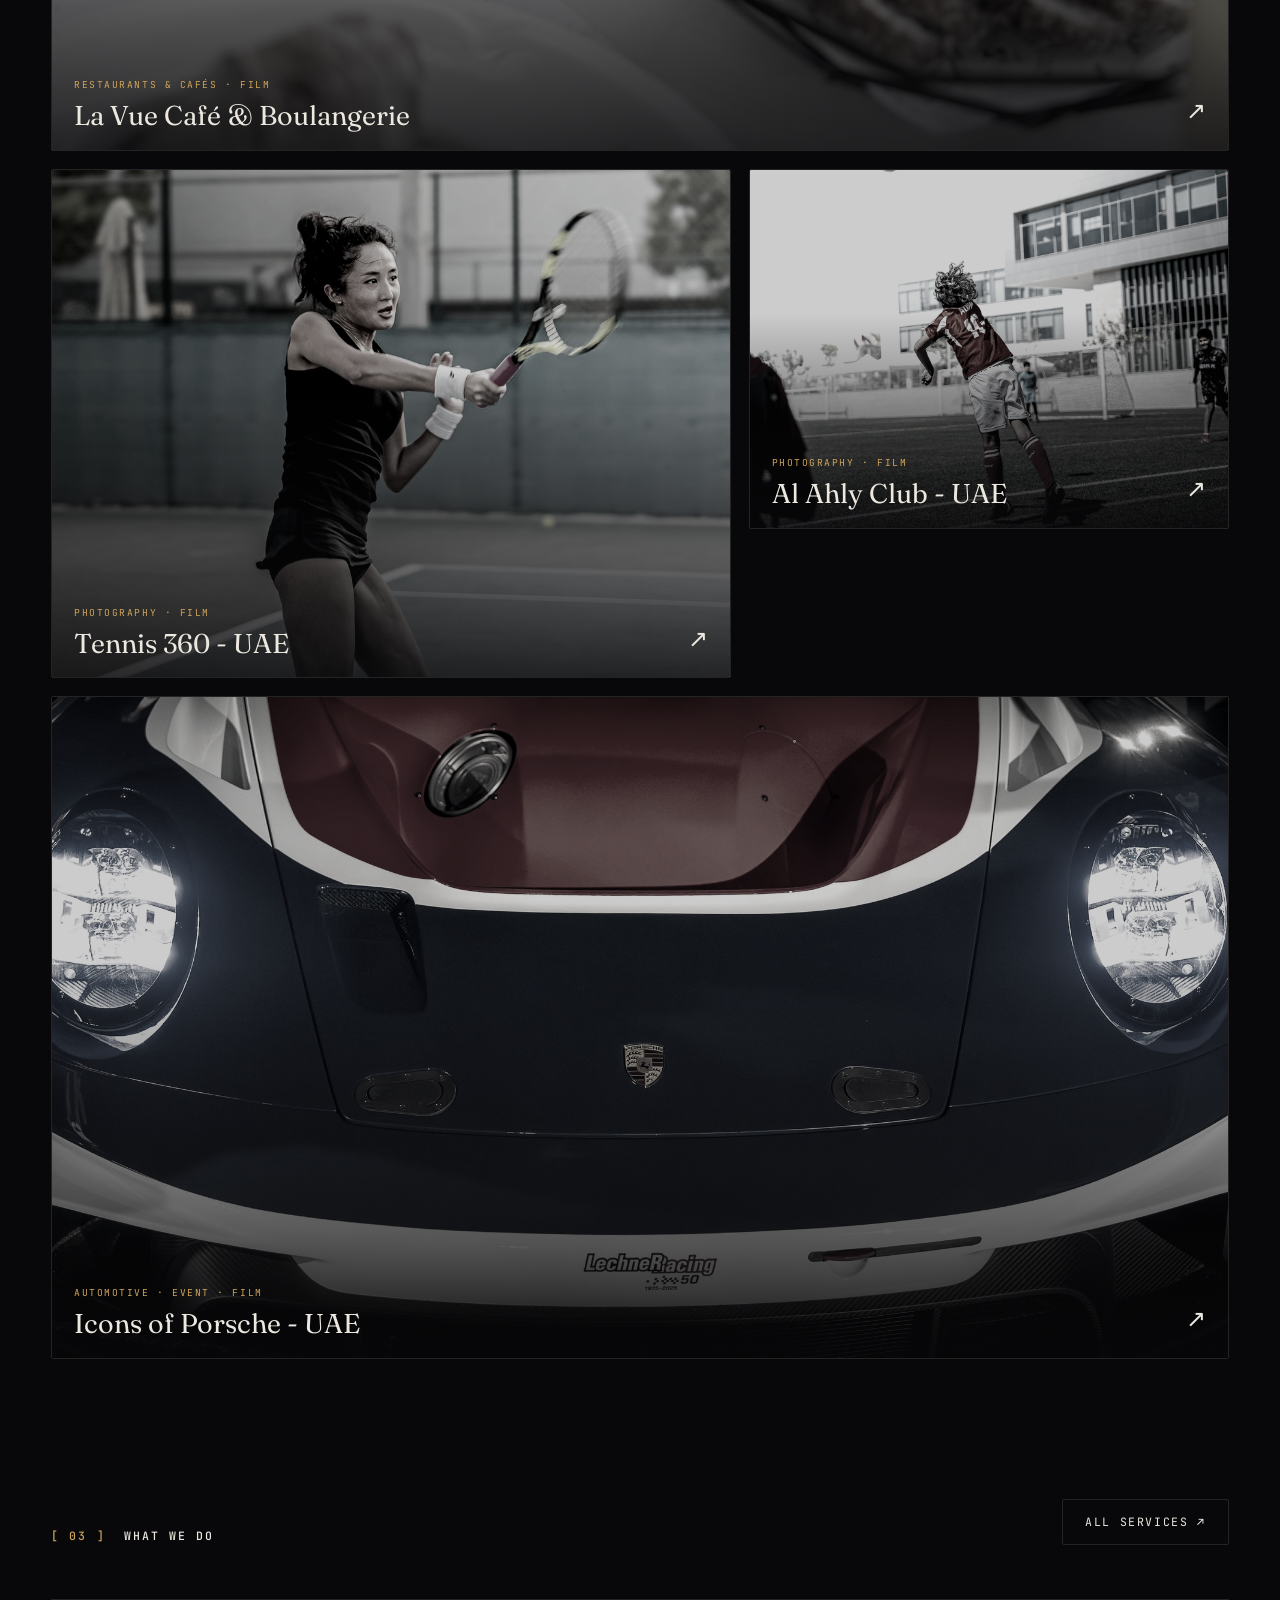
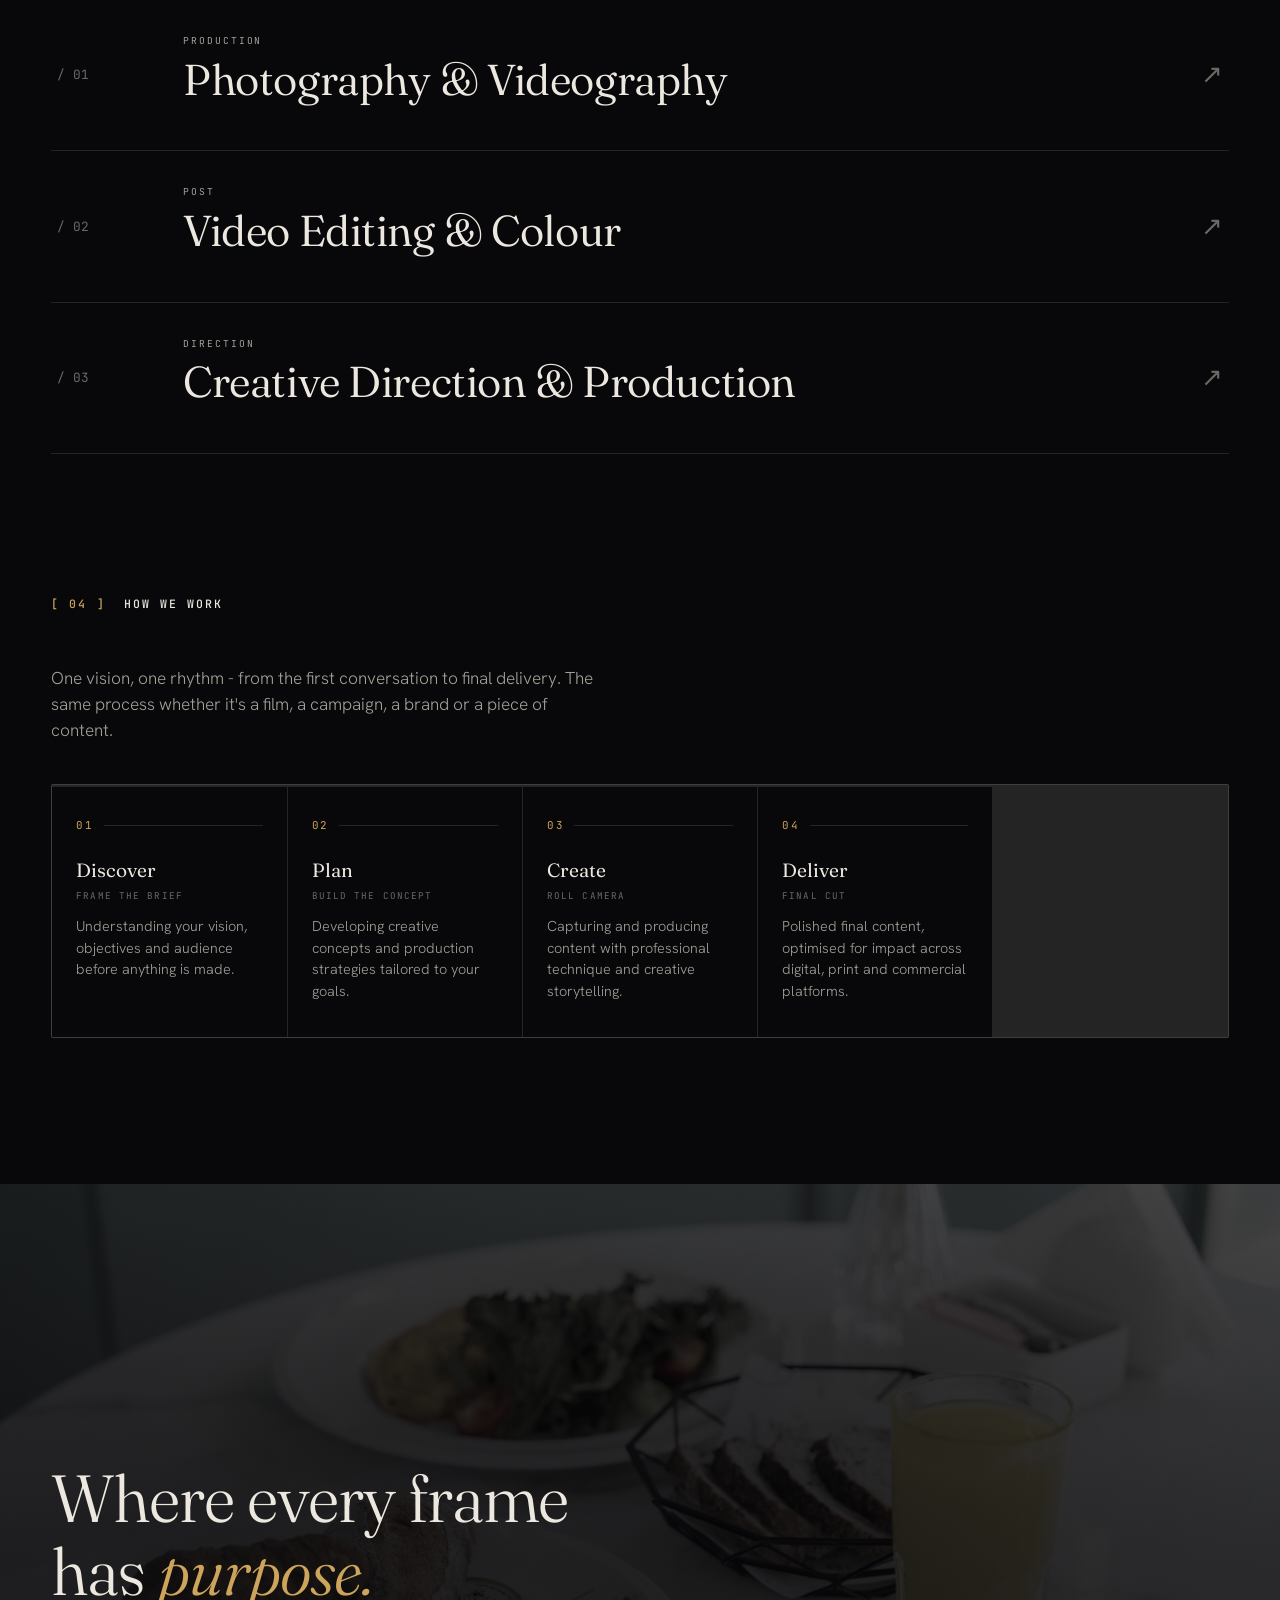
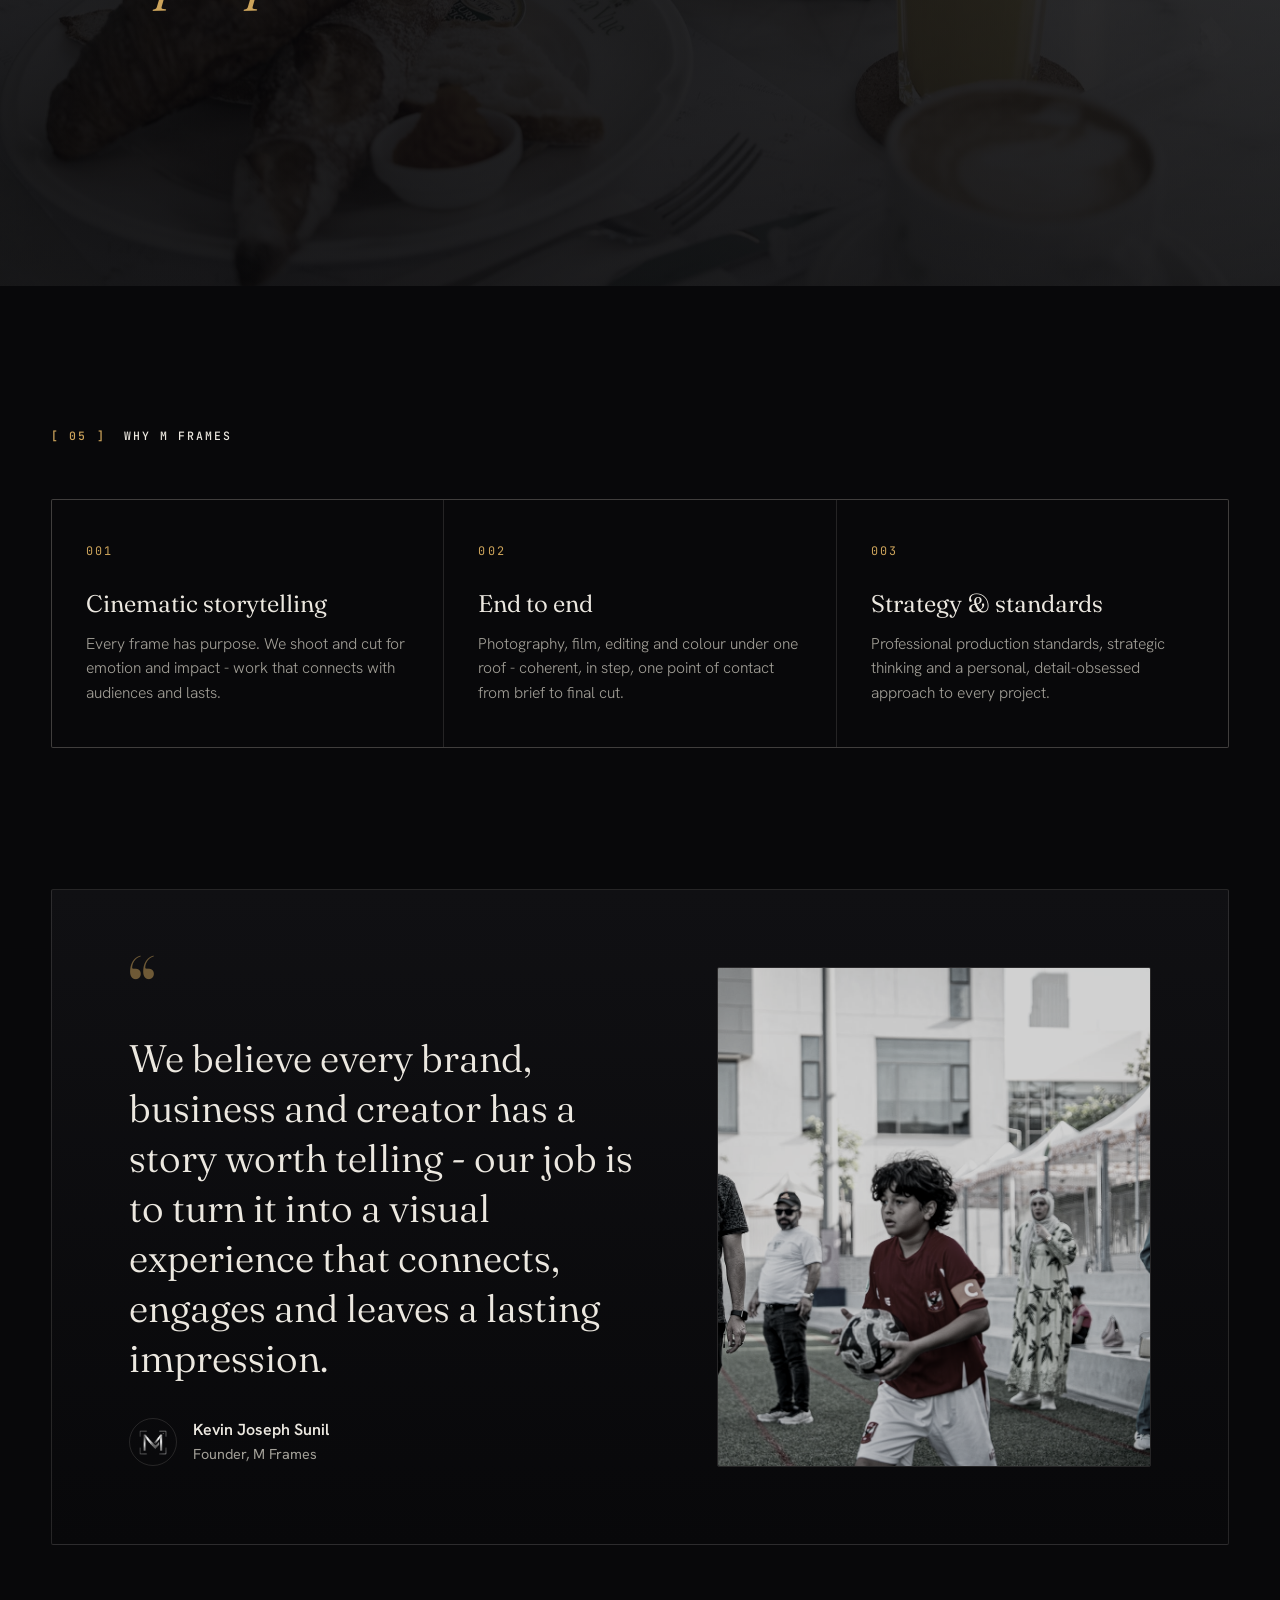
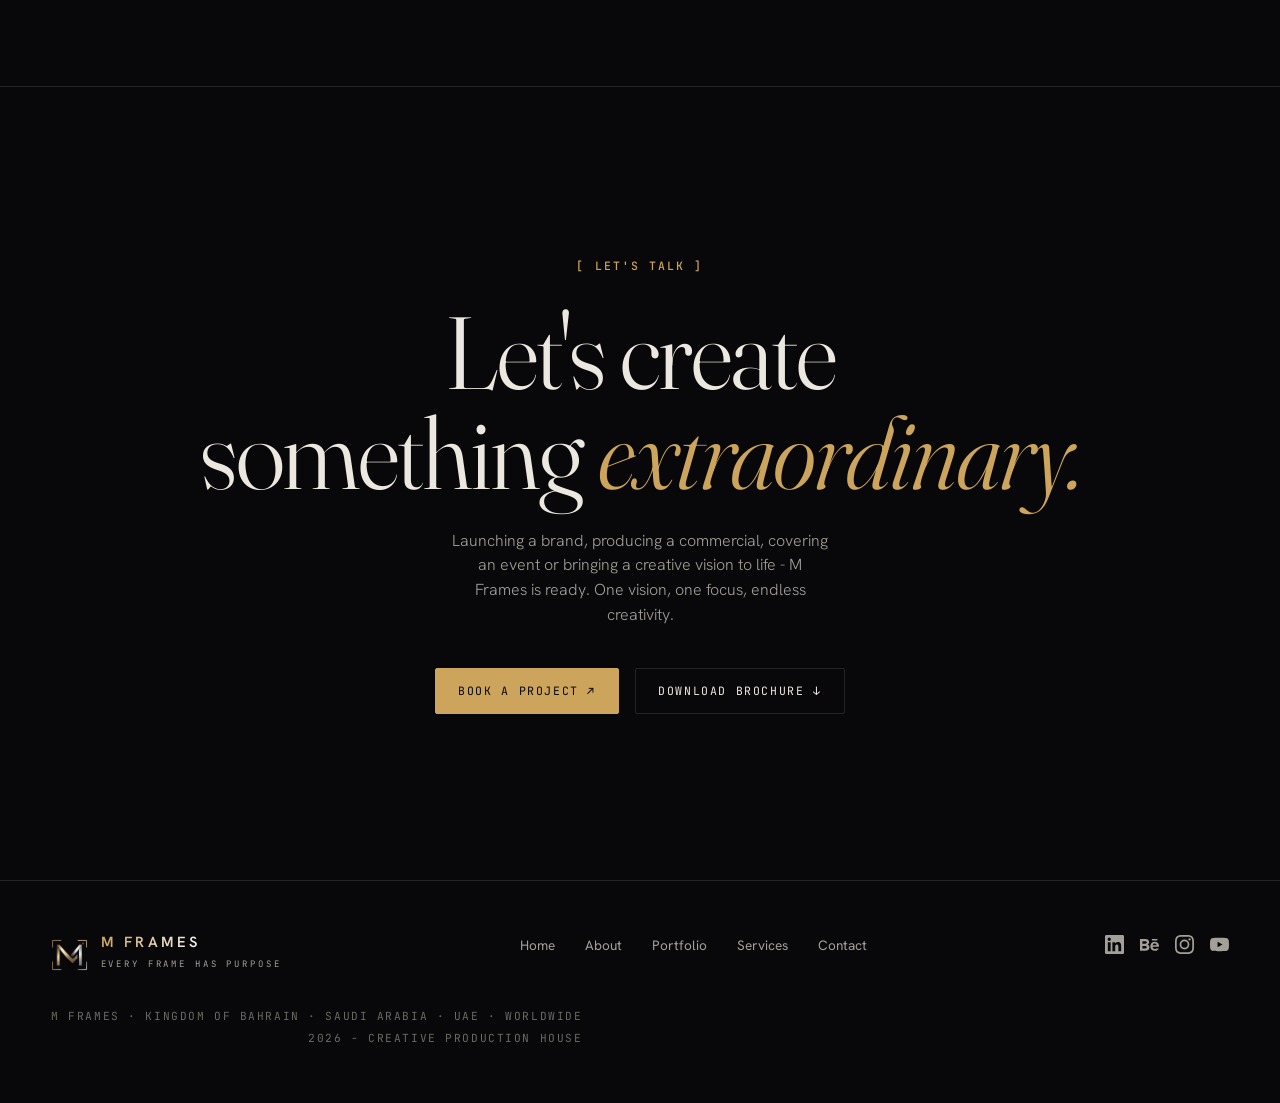
==== commit 8494b242: "Kingdom of Bahrain + Saudi Arabia naming site-wide" ====
--- a/index.html
+++ b/index.html
@@ -3,24 +3,24 @@
 <head>
 <meta charset="UTF-8" />
 <meta name="viewport" content="width=device-width, initial-scale=1.0" />
-<title>M Frames - Creative Production House · Bahrain · KSA · UAE</title>
-<meta name="description" content="M Frames is an independent creative production house - photography, videography, editing and colour. Based in Bahrain, working across Saudi Arabia, UAE & worldwide." />
+<title>M Frames - Creative Production House · Kingdom of Bahrain · Saudi Arabia · UAE</title>
+<meta name="description" content="M Frames is an independent creative production house - photography, videography, editing and colour. Based in Kingdom of Bahrain, working across Saudi Arabia, UAE & worldwide." />
 <link rel="preconnect" href="https://fonts.googleapis.com" /><link rel="preconnect" href="https://fonts.gstatic.com" crossorigin />
 <link href="https://fonts.googleapis.com/css2?family=Fraunces:ital,opsz,wght@0,9..144,300..900;1,9..144,300..800&family=Hanken+Grotesk:wght@300;400;500;600&family=JetBrains+Mono:wght@400;500&display=swap" rel="stylesheet" />
 <link rel="icon" href="img/favicon.png" />
 <link rel="stylesheet" href="styles.css" />
 <meta property="og:type" content="website" />
 <meta property="og:site_name" content="M Frames" />
-<meta property="og:title" content="M Frames - Creative Production House · Bahrain · KSA · UAE" />
-<meta property="og:description" content="M Frames is an independent creative production house - photography, videography, editing and colour. Based in Bahrain, working across Saudi Arabia, UAE & worldwide." />
+<meta property="og:title" content="M Frames - Creative Production House · Kingdom of Bahrain · Saudi Arabia · UAE" />
+<meta property="og:description" content="M Frames is an independent creative production house - photography, videography, editing and colour. Based in Kingdom of Bahrain, working across Saudi Arabia, UAE & worldwide." />
 <meta property="og:url" content="https://mframes.studio/" />
 <meta property="og:image" content="https://mframes.studio/img/og-cover.jpg" />
 <meta property="og:image:width" content="1200" />
 <meta property="og:image:height" content="630" />
 <meta property="og:image:alt" content="M Frames - Creative Production House" />
 <meta name="twitter:card" content="summary_large_image" />
-<meta name="twitter:title" content="M Frames - Creative Production House · Bahrain · KSA · UAE" />
-<meta name="twitter:description" content="M Frames is an independent creative production house - photography, videography, editing and colour. Based in Bahrain, working across Saudi Arabia, UAE & worldwide." />
+<meta name="twitter:title" content="M Frames - Creative Production House · Kingdom of Bahrain · Saudi Arabia · UAE" />
+<meta name="twitter:description" content="M Frames is an independent creative production house - photography, videography, editing and colour. Based in Kingdom of Bahrain, working across Saudi Arabia, UAE & worldwide." />
 <meta name="twitter:image" content="https://mframes.studio/img/og-cover.jpg" />
 <link rel="canonical" href="https://mframes.studio/" />
 <meta name="theme-color" content="#0d0d12" />
@@ -41,7 +41,7 @@
   "email": "creative@mframes.studio",
   "telephone": "+973 3452 6231",
   "areaServed": [
-    "Bahrain",
+    "Kingdom of Bahrain",
     "United Arab Emirates",
     "Saudi Arabia",
     "Worldwide"
@@ -76,11 +76,11 @@
 <section class="hero" id="top">
   <div class="wrap"><div class="hero-grid">
     <div>
-      <div class="eyebrow" data-reveal><span class="ln"></span><span class="mono">Creative Production House - Bahrain · KSA · UAE</span></div>
+      <div class="eyebrow" data-reveal><span class="ln"></span><span class="mono">Creative Production House - Kingdom of Bahrain · Saudi Arabia · UAE</span></div>
       <h1><span class="blk"><i>Beyond The Frame.</i></span><span class="blk"><i><em>Into The Story.</em></i></span></h1>
       <p class="lead" data-reveal data-d="3">M Frames is a Creative Production House helping brands, businesses, creators, and individuals tell meaningful stories through photography, videography, editing, and creative direction.</p>
       <div class="hero-cta" data-reveal data-d="4"><a href="contact.html" class="btn">Book a project ↗︎</a><a href="work.html" class="btn ghost">View portfolio</a><a href="M-Frames-Company-Profile.pdf" download class="btn ghost">Download brochure ↓</a></div>
-      <div class="hero-stat" data-reveal data-d="5"><div class="s"><b>Cinematic</b><span>Production-first</span></div><div class="s"><b>End&minus;to&minus;end</b><span>Concept to delivery</span></div><div class="s"><b>Bahrain</b><span>KSA · UAE · Worldwide</span></div></div>
+      <div class="hero-stat" data-reveal data-d="5"><div class="s"><b>Cinematic</b><span>Production-first</span></div><div class="s"><b>End&minus;to&minus;end</b><span>Concept to delivery</span></div><div class="s"><b>Kingdom of Bahrain</b><span>Saudi Arabia · UAE · Worldwide</span></div></div>
     </div>
     <div class="shot hero-shot" data-reveal data-d="2">
       <video class="hero-video" autoplay muted loop playsinline poster="img/tennis/poster-cine.jpg"><source src="video/cine.mp4" type="video/mp4" /></video>
@@ -211,7 +211,7 @@
       <a href="https://www.instagram.com/mframes.studio" target="_blank" rel="noopener" aria-label="Instagram"><svg viewBox="0 0 24 24"><path d="M12 2.163c3.204 0 3.584.012 4.85.07 3.252.148 4.771 1.691 4.919 4.919.058 1.265.069 1.645.069 4.849 0 3.205-.012 3.584-.069 4.849-.149 3.225-1.664 4.771-4.919 4.919-1.266.058-1.644.07-4.85.07-3.204 0-3.584-.012-4.849-.07-3.26-.149-4.771-1.699-4.919-4.92-.058-1.265-.07-1.644-.07-4.849 0-3.204.013-3.583.07-4.849.149-3.227 1.664-4.771 4.919-4.919 1.266-.057 1.645-.069 4.849-.069zm0-2.163c-3.259 0-3.667.014-4.947.072-4.358.2-6.78 2.618-6.98 6.98-.059 1.281-.073 1.689-.073 4.948 0 3.259.014 3.668.072 4.948.2 4.358 2.618 6.78 6.98 6.98 1.281.058 1.689.072 4.948.072 3.259 0 3.668-.014 4.948-.072 4.354-.2 6.782-2.618 6.979-6.98.059-1.28.073-1.689.073-4.948 0-3.259-.014-3.667-.072-4.947-.196-4.354-2.617-6.78-6.979-6.98-1.281-.059-1.69-.073-4.949-.073zm0 5.838a6.162 6.162 0 1 0 0 12.324 6.162 6.162 0 0 0 0-12.324zM12 16a4 4 0 1 1 0-8 4 4 0 0 1 0 8zm6.406-11.845a1.44 1.44 0 1 0 0 2.881 1.44 1.44 0 0 0 0-2.881z"/></svg></a>
       <a href="https://www.youtube.com/@MizhiyilFrames" target="_blank" rel="noopener" aria-label="YouTube"><svg viewBox="0 0 24 24"><path d="M23.498 6.186a3.016 3.016 0 0 0-2.122-2.136C19.505 3.545 12 3.545 12 3.545s-7.505 0-9.377.505A3.017 3.017 0 0 0 .502 6.186C0 8.07 0 12 0 12s0 3.93.502 5.814a3.016 3.016 0 0 0 2.122 2.136c1.871.505 9.376.505 9.376.505s7.505 0 9.377-.505a3.015 3.015 0 0 0 2.122-2.136C24 15.93 24 12 24 12s0-3.93-.502-5.814zM9.545 15.568V8.432L15.818 12l-6.273 3.568z"/></svg></a>
     </div>
-    <div class="foot-meta">M Frames · Bahrain · Saudi Arabia · UAE · Worldwide<br><span id="yr"></span> - Creative Production House</div>
+    <div class="foot-meta">M Frames · Kingdom of Bahrain · Saudi Arabia · UAE · Worldwide<br><span id="yr"></span> - Creative Production House</div>
   </div>
 </footer>
 <script src="site.js"></script>
--- a/styles.css
+++ b/styles.css
@@ -260,9 +260,15 @@
   .sd-item{gap:20px}.contact-side{border-left:0;padding-left:0;border-top:1px solid var(--line);padding-top:30px}
 }
 @media (max-width:860px){
-  .nav-links{position:fixed;inset:0 0 0 28%;background:rgba(10,10,13,.97);backdrop-filter:blur(20px);flex-direction:column;justify-content:center;gap:30px;transform:translateX(100%);transition:transform .5s var(--ease);border-left:1px solid var(--line)}
-  .nav-links.open{transform:none}.nav-links a{font-size:1.3rem;color:var(--bone)}
+  .nav-links{position:fixed;top:0;right:0;bottom:0;left:0;width:100%;max-width:100vw;height:100%;background:rgba(8,8,11,.98);backdrop-filter:blur(22px);flex-direction:column;justify-content:center;align-items:center;gap:34px;padding:96px 24px 48px;opacity:0;visibility:hidden;pointer-events:none;transform:translateY(-6px);transition:opacity .34s var(--ease),transform .34s var(--ease),visibility .34s;overflow-y:auto;z-index:9000}
+  .nav-links.open{opacity:1;visibility:visible;pointer-events:auto;transform:none}
+  .nav-links a{font-size:1.5rem;color:var(--bone)}
+  .nav-links a.btn{margin-top:8px;font-size:.8rem}
   .burger{display:flex;z-index:9001}
+  .nav-links.open ~ .burger span:nth-child(1){transform:translateY(7px) rotate(45deg)}
+  .nav-links.open ~ .burger span:nth-child(2){opacity:0}
+  .nav-links.open ~ .burger span:nth-child(3){transform:translateY(-7px) rotate(-45deg)}
+  body.menu-open{overflow:hidden}
   .svc-row{grid-template-columns:50px 1fr;gap:14px}.svc-arrow{display:none}.svc-row:hover{padding-left:8px}
   .clients .wrap{justify-content:center;text-align:center}
   .form{grid-template-columns:1fr}.field.full{grid-column:span 1}
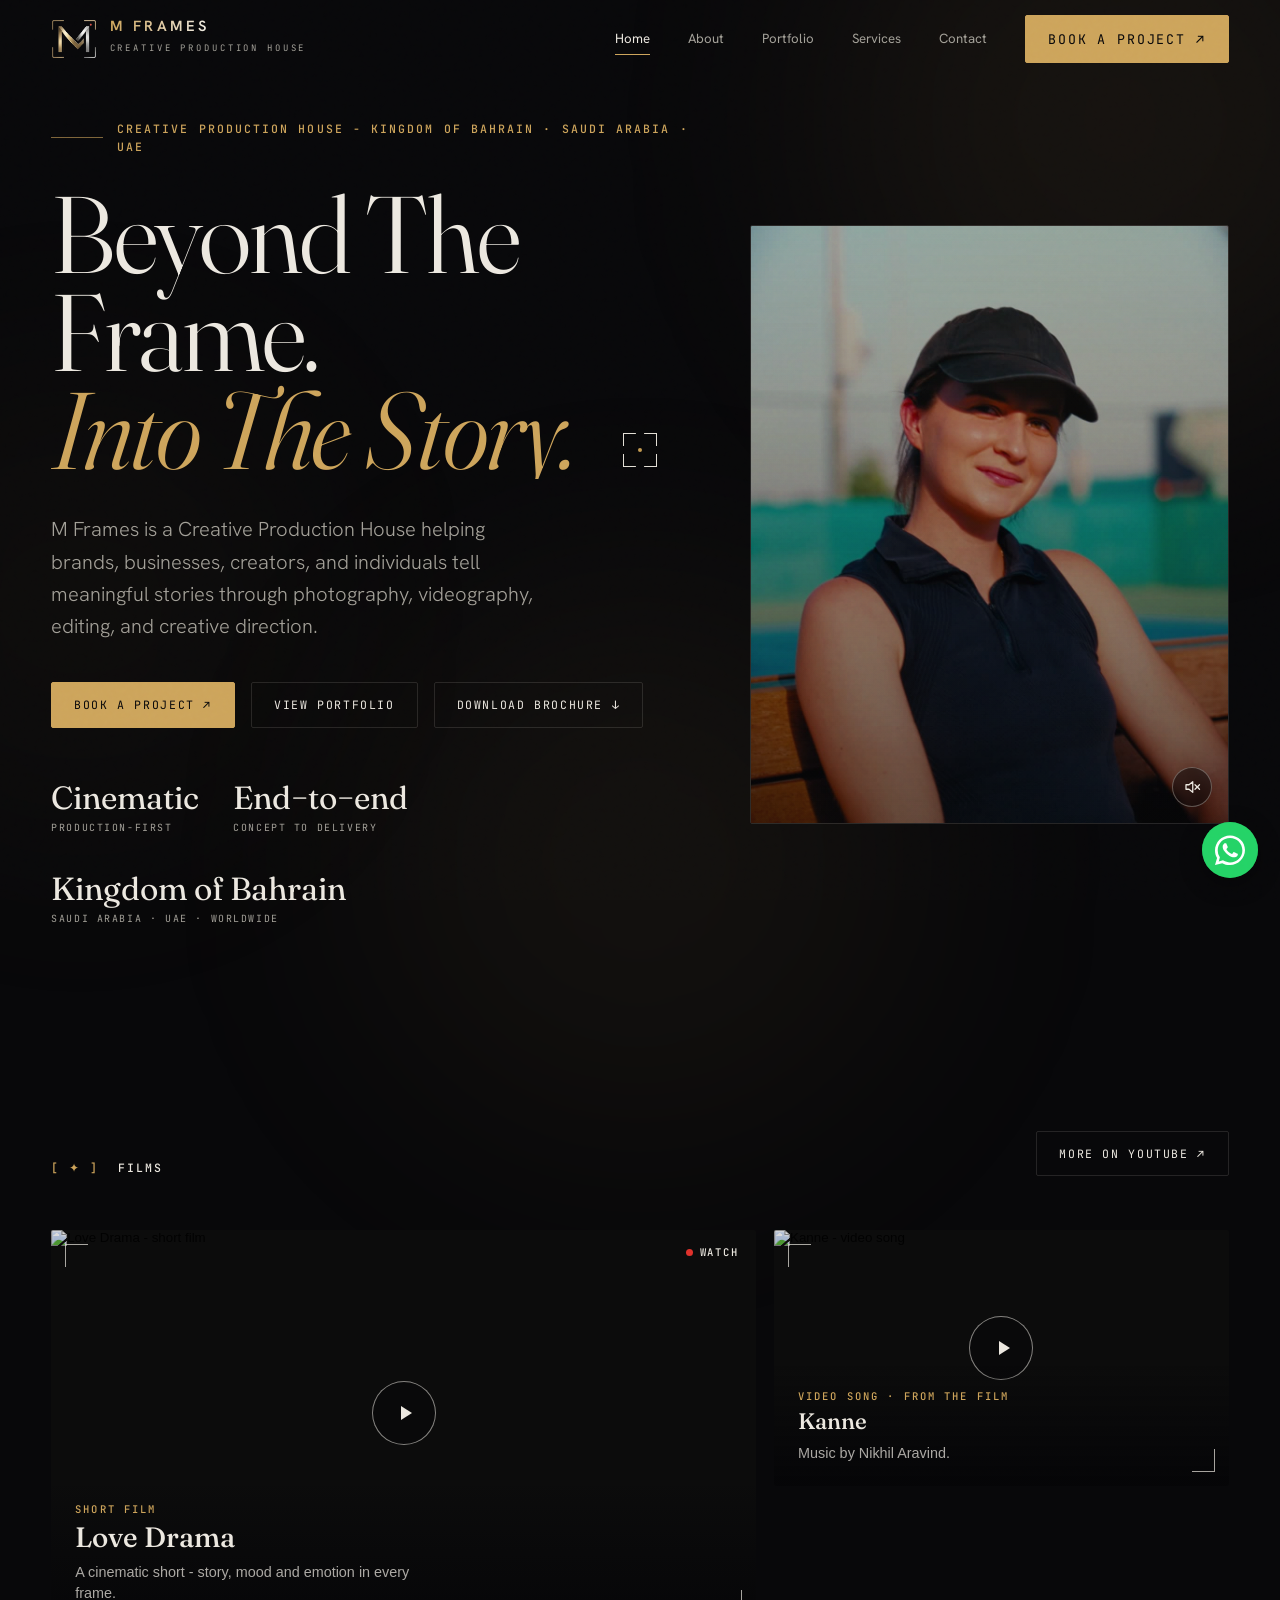
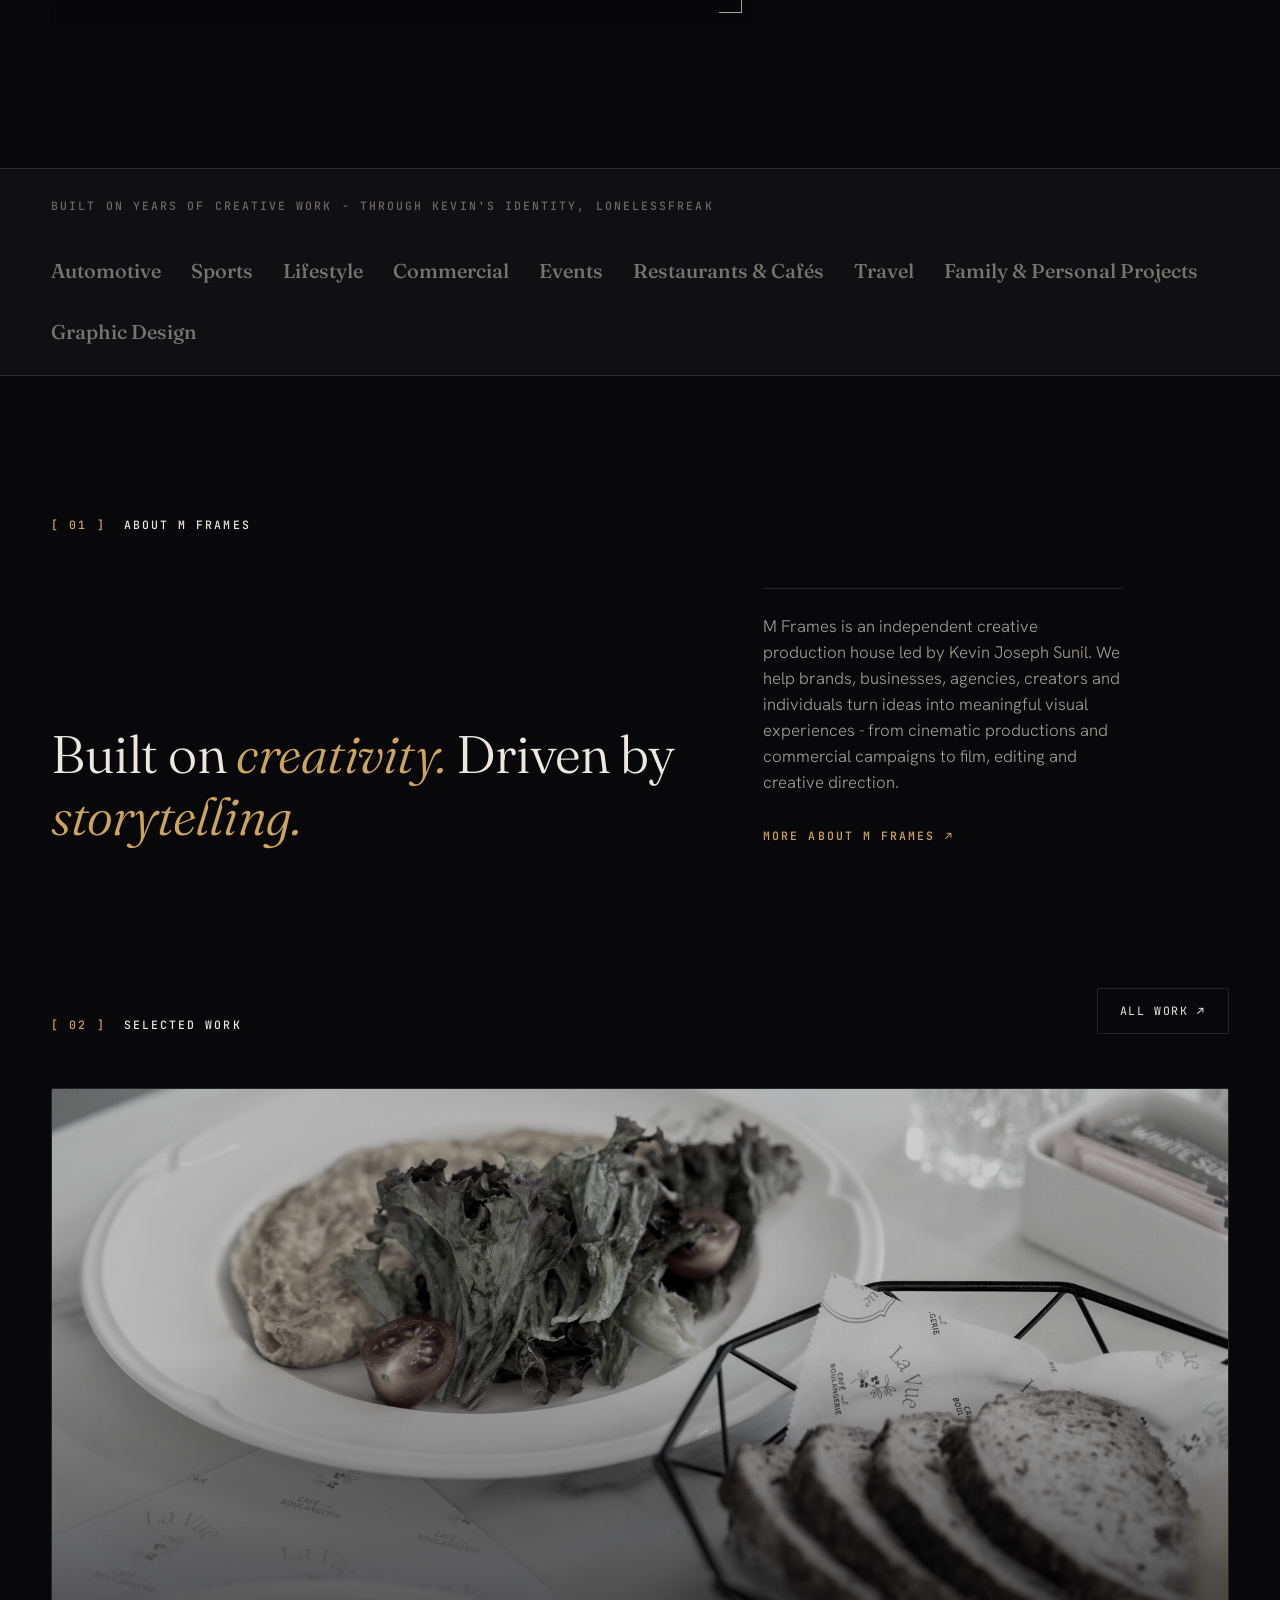
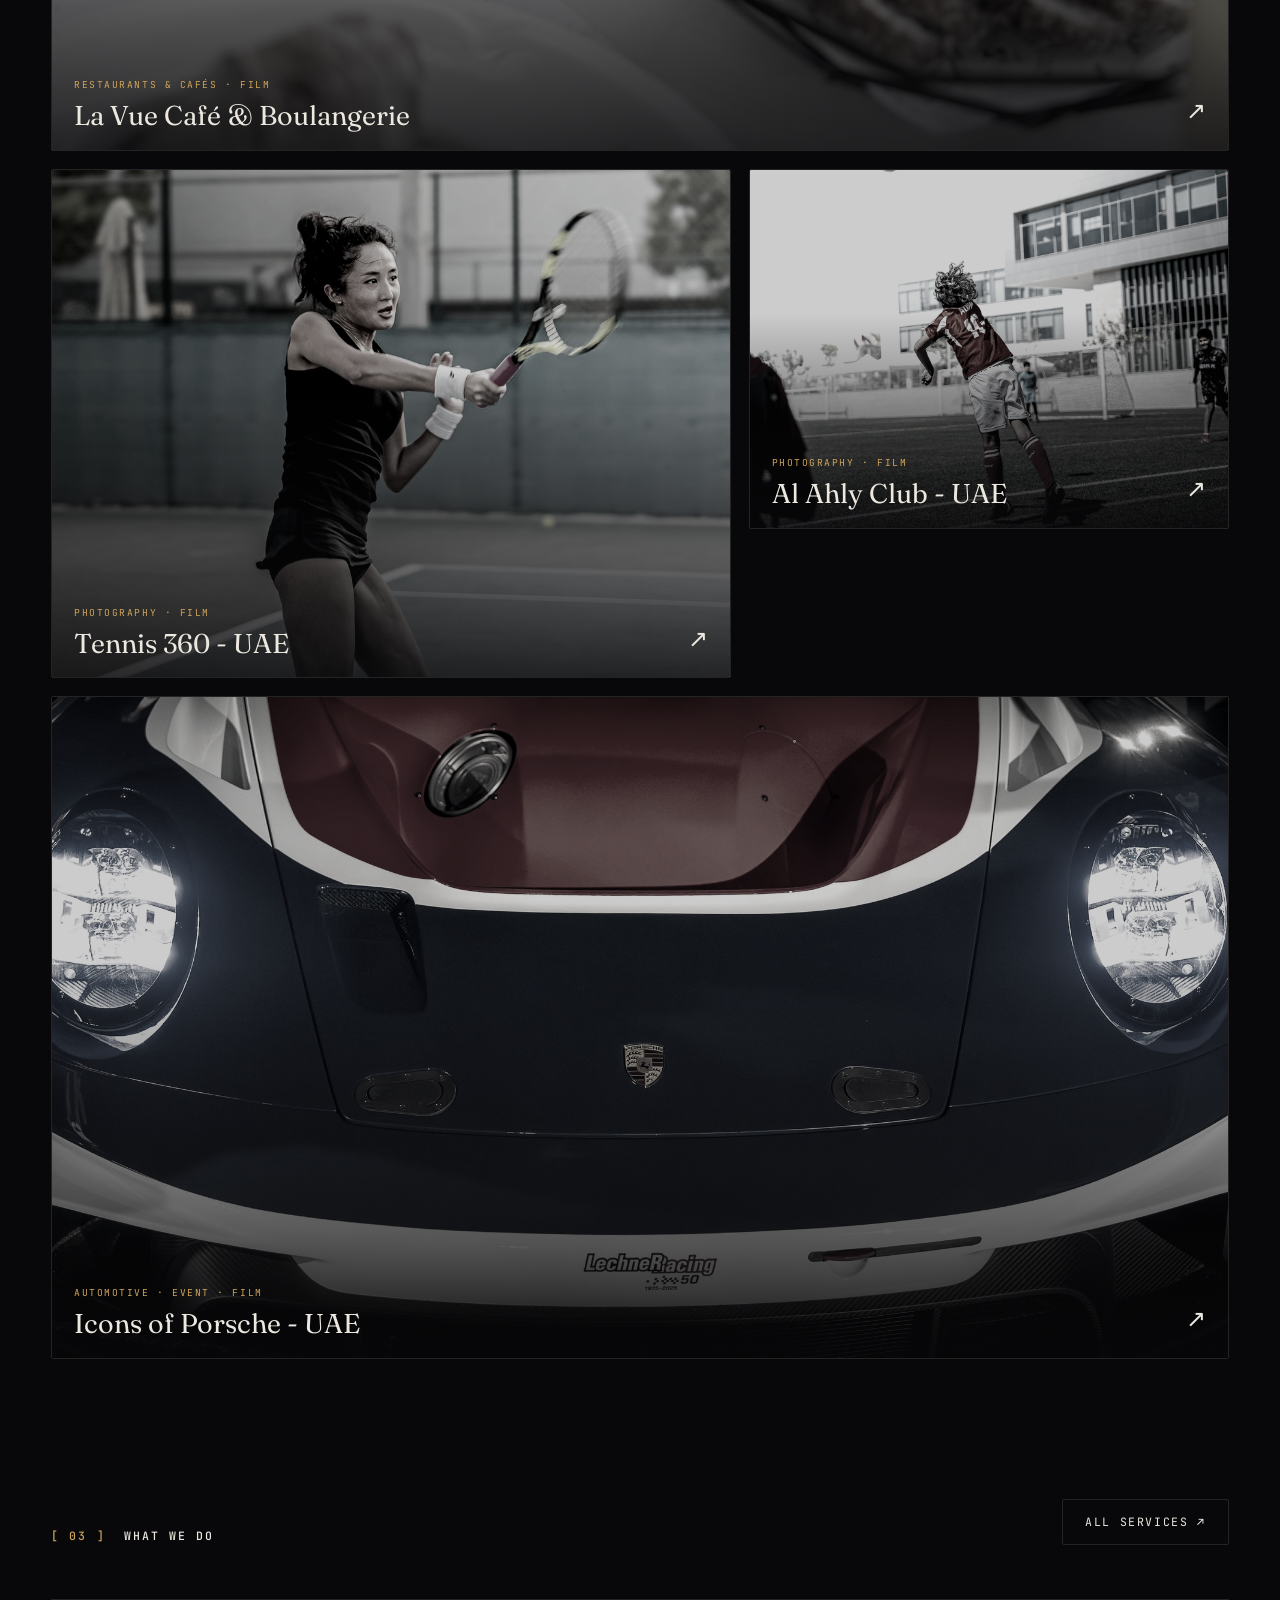
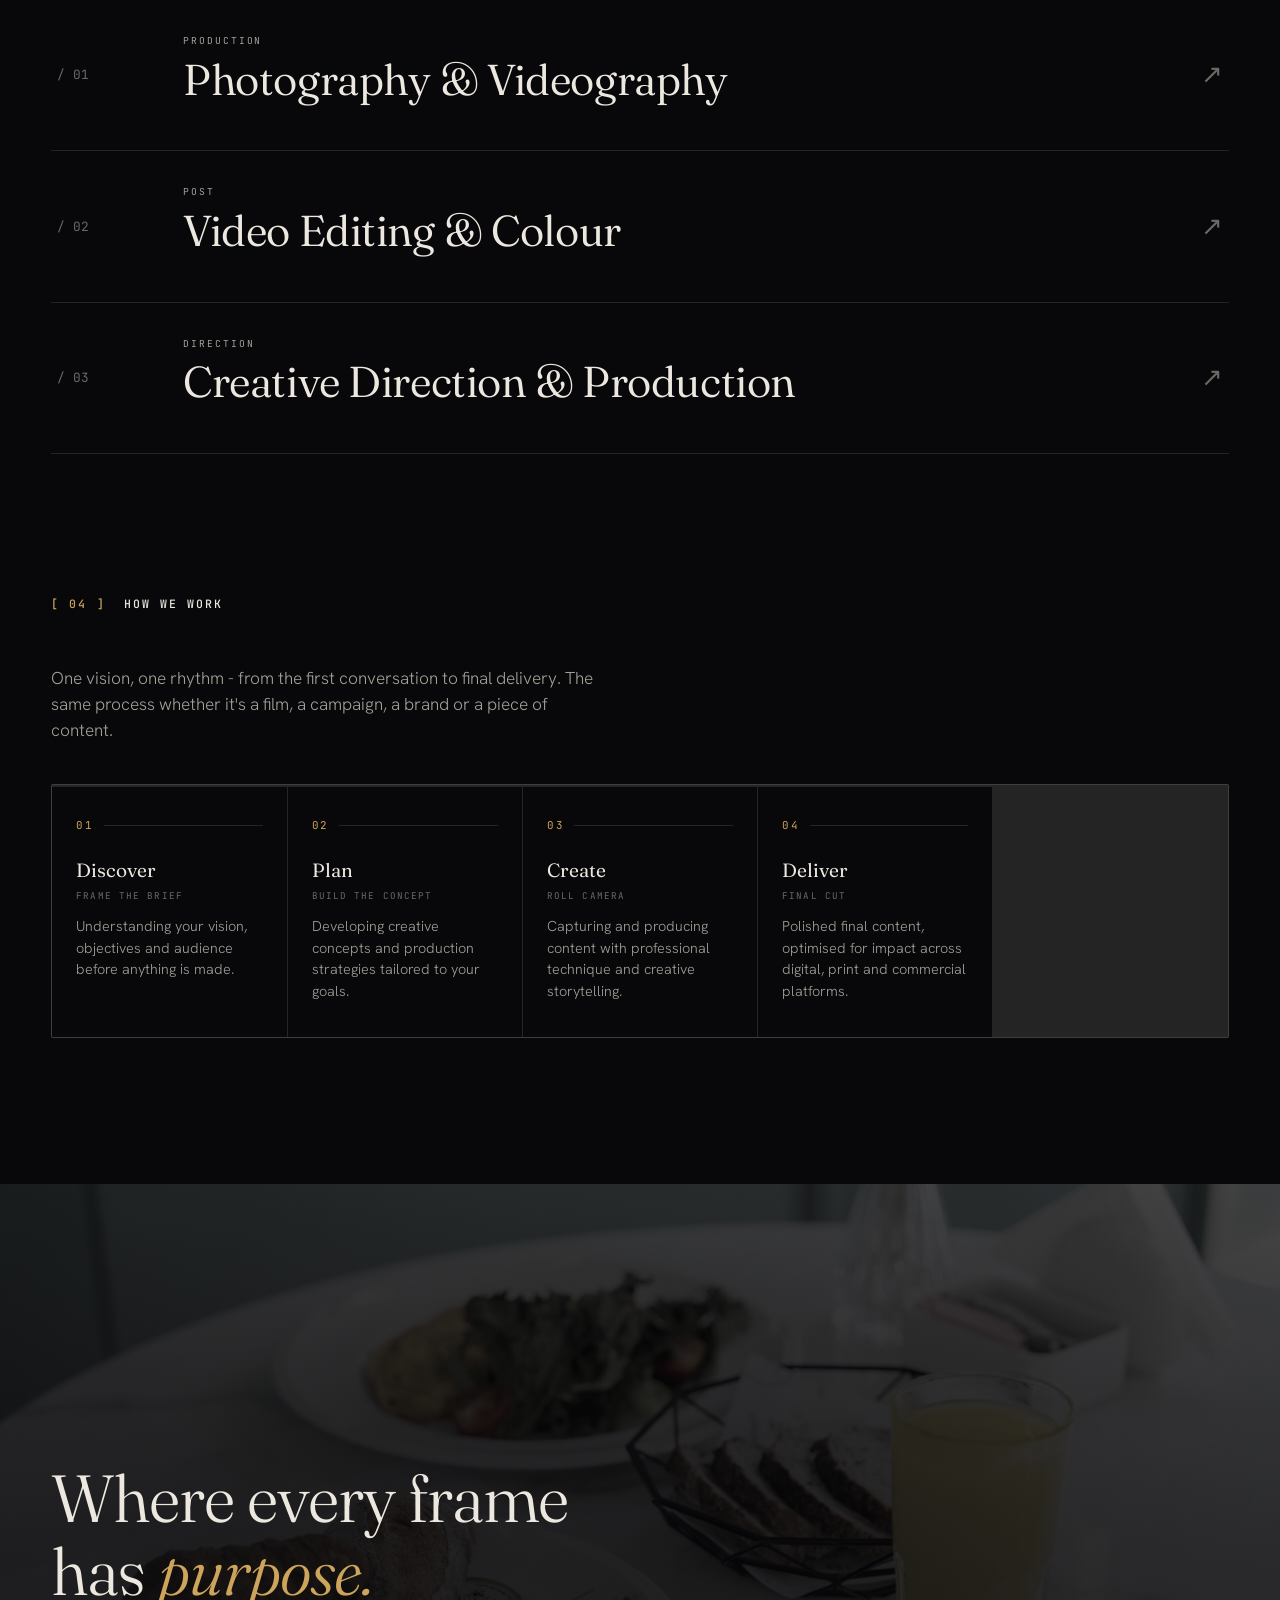
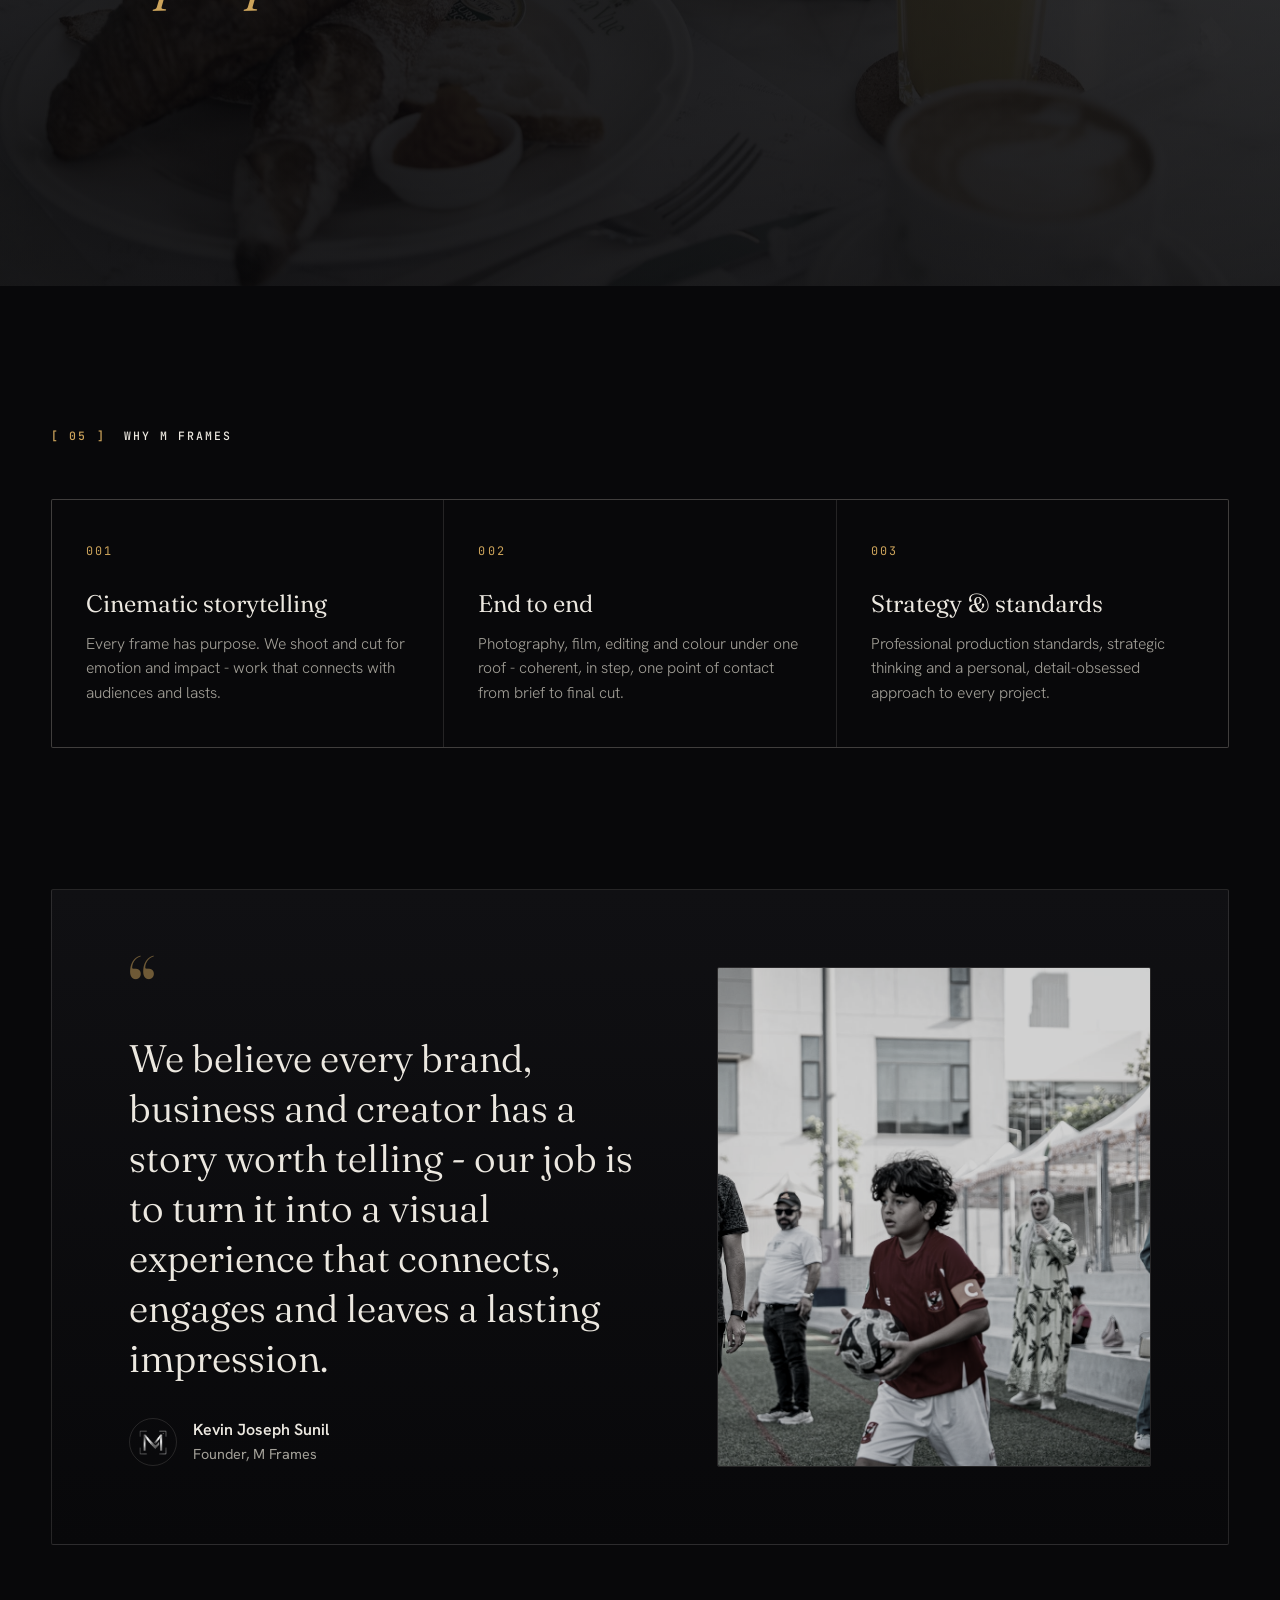
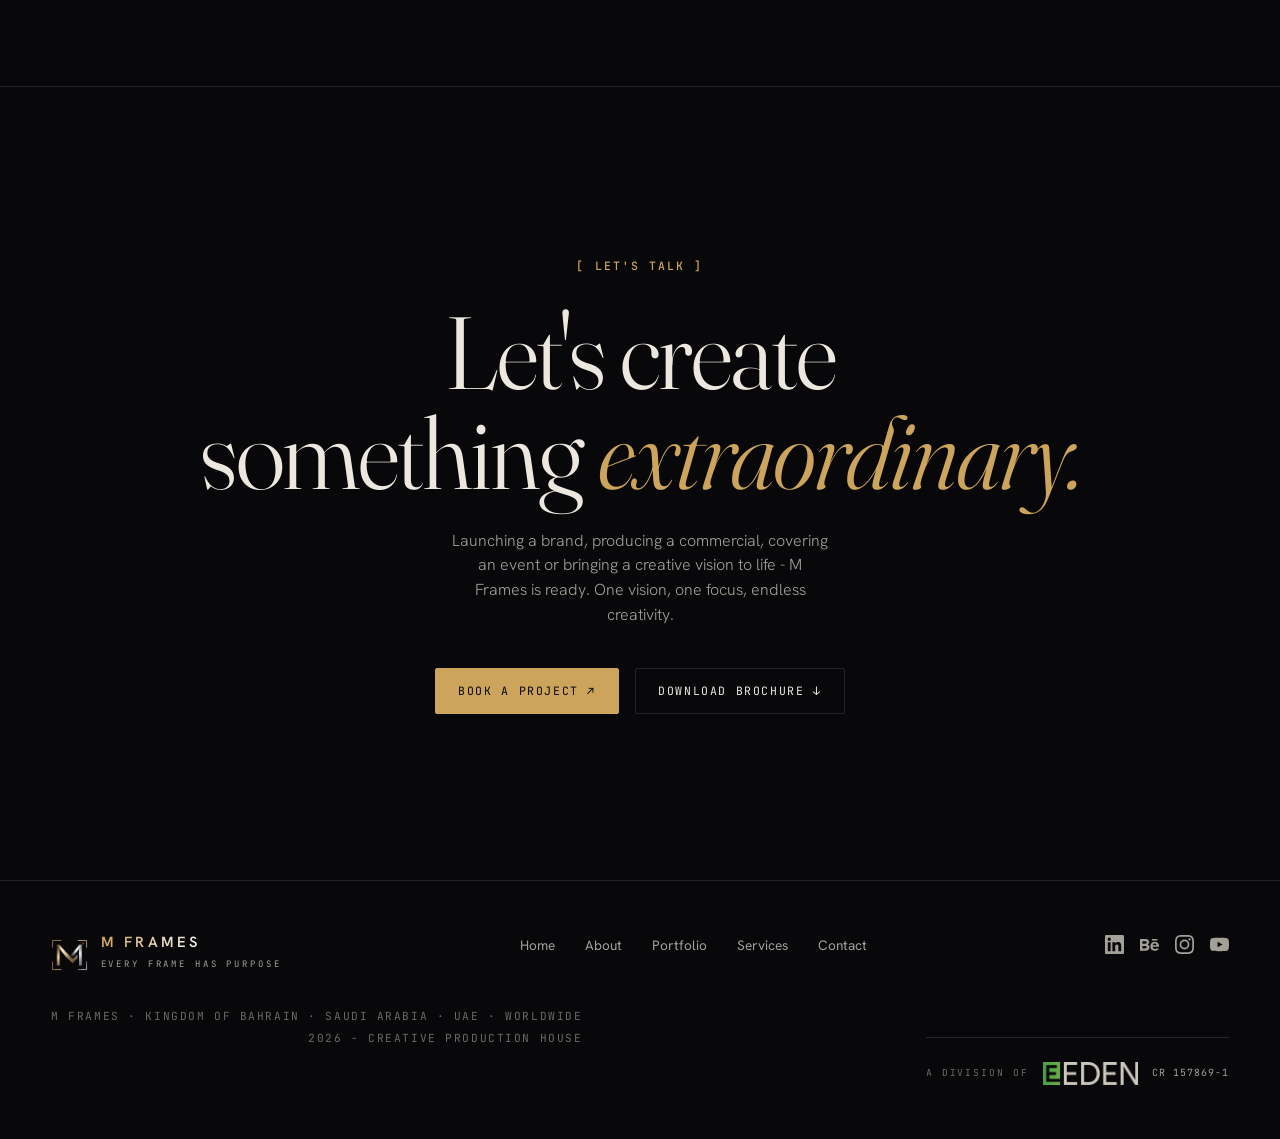
==== commit 0815e3c6: "Restore Al Eden branding with Hidd office address; fix profile page 10" ====
--- a/index.html
+++ b/index.html
@@ -51,7 +51,20 @@
     "https://www.linkedin.com/in/kevin-sunil-a0031a241/",
     "https://www.behance.net/kkpp12",
     "https://www.youtube.com/@MizhiyilFrames"
-  ]
+  ],
+  "parentOrganization": {
+    "@type": "Organization",
+    "name": "Al Eden International Co. W.L.L",
+    "identifier": "157869-1"
+  },
+  "address": {
+    "@type": "PostalAddress",
+    "streetAddress": "Building 2004, Road 1527, Block 115",
+    "addressLocality": "Hidd",
+    "addressRegion": "Muharraq Governorate",
+    "postalCode": "P.O. Box 2078",
+    "addressCountry": "BH"
+  }
 }
 </script>
 <meta name="google-site-verification" content="KUumf7dgUhij5nPJOiQT5msT2_h4BVWpeBZfWFdiGUM" />
@@ -212,6 +225,12 @@
       <a href="https://www.youtube.com/@MizhiyilFrames" target="_blank" rel="noopener" aria-label="YouTube"><svg viewBox="0 0 24 24"><path d="M23.498 6.186a3.016 3.016 0 0 0-2.122-2.136C19.505 3.545 12 3.545 12 3.545s-7.505 0-9.377.505A3.017 3.017 0 0 0 .502 6.186C0 8.07 0 12 0 12s0 3.93.502 5.814a3.016 3.016 0 0 0 2.122 2.136c1.871.505 9.376.505 9.376.505s7.505 0 9.377-.505a3.015 3.015 0 0 0 2.122-2.136C24 15.93 24 12 24 12s0-3.93-.502-5.814zM9.545 15.568V8.432L15.818 12l-6.273 3.568z"/></svg></a>
     </div>
     <div class="foot-meta">M Frames · Kingdom of Bahrain · Saudi Arabia · UAE · Worldwide<br><span id="yr"></span> - Creative Production House</div>
+    <div class="foot-eden">
+      <span class="fe-label">A division of</span>
+      <img class="fe-mark" src="img/eden-logo.png" alt="Al Eden International Co. W.L.L" />
+      <span class="fe-meta">CR 157869-1</span>
+    </div>
+
   </div>
 </footer>
 <script src="site.js"></script>
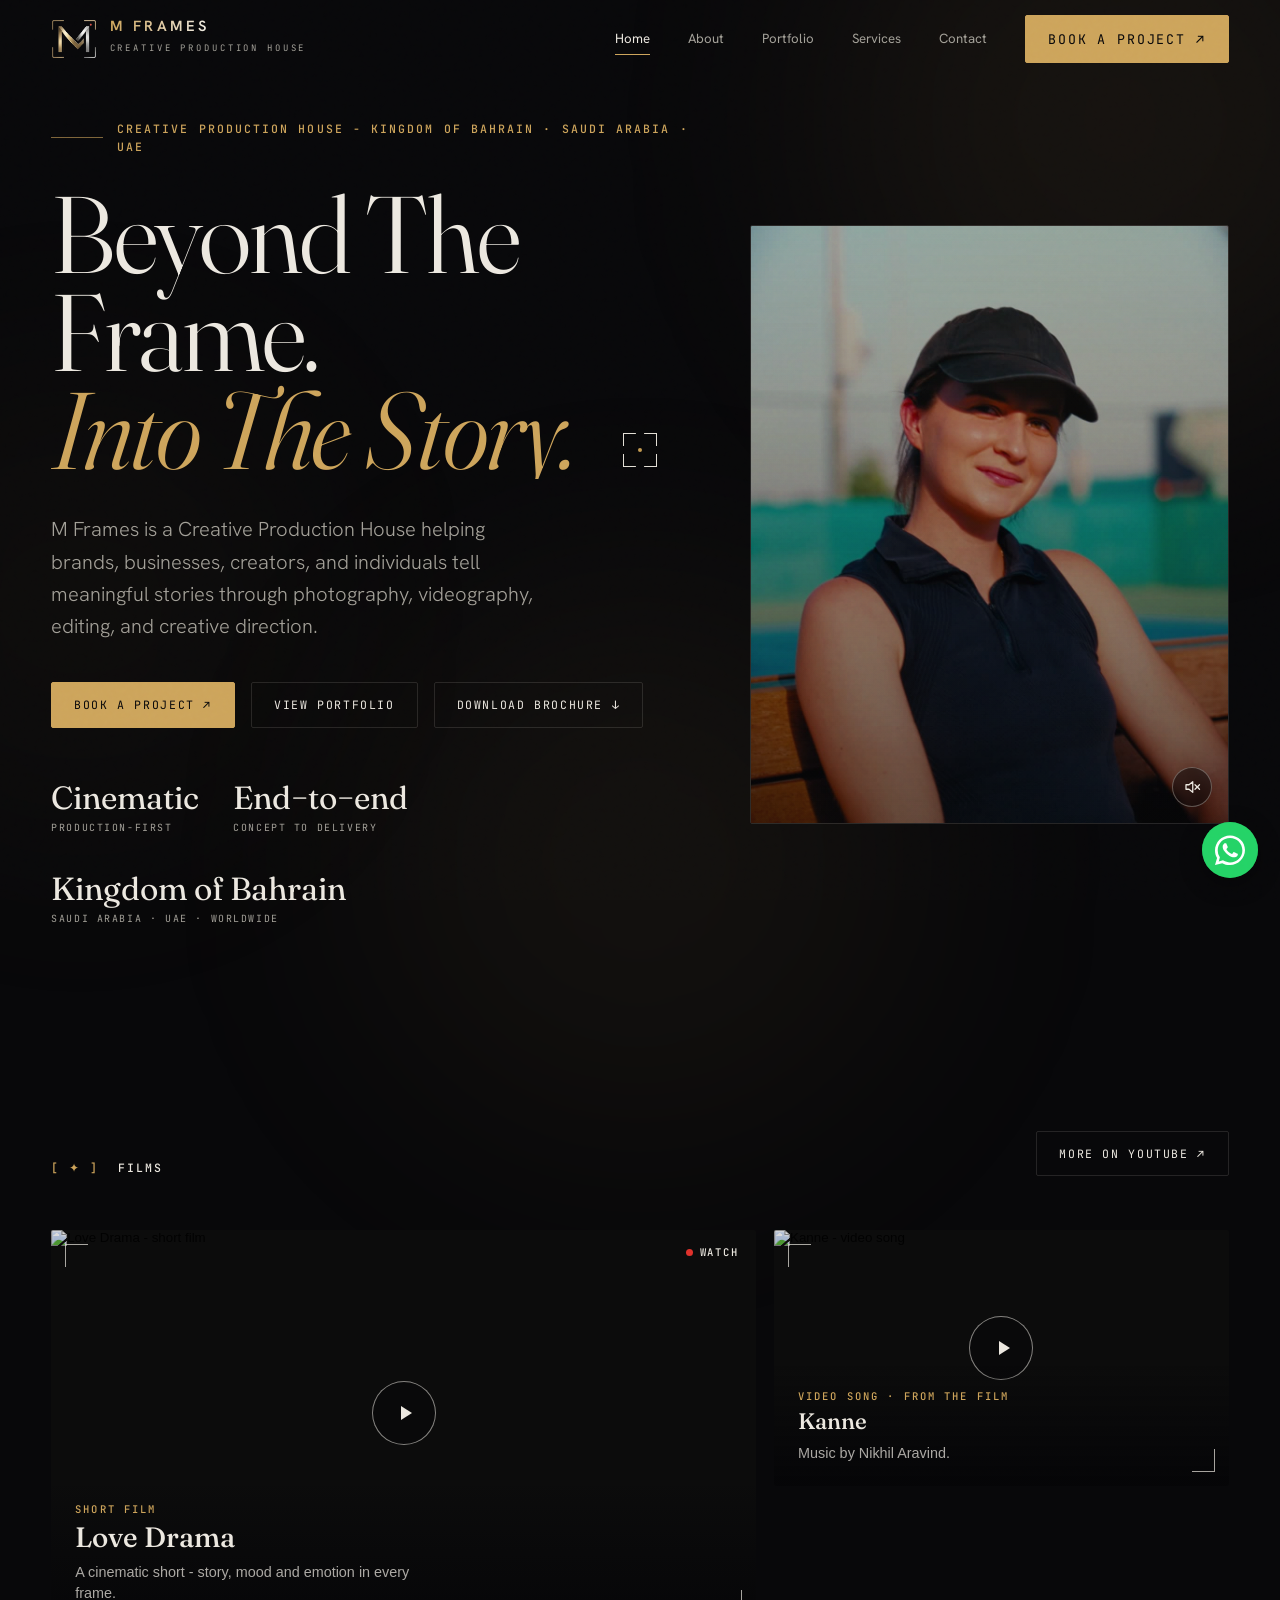
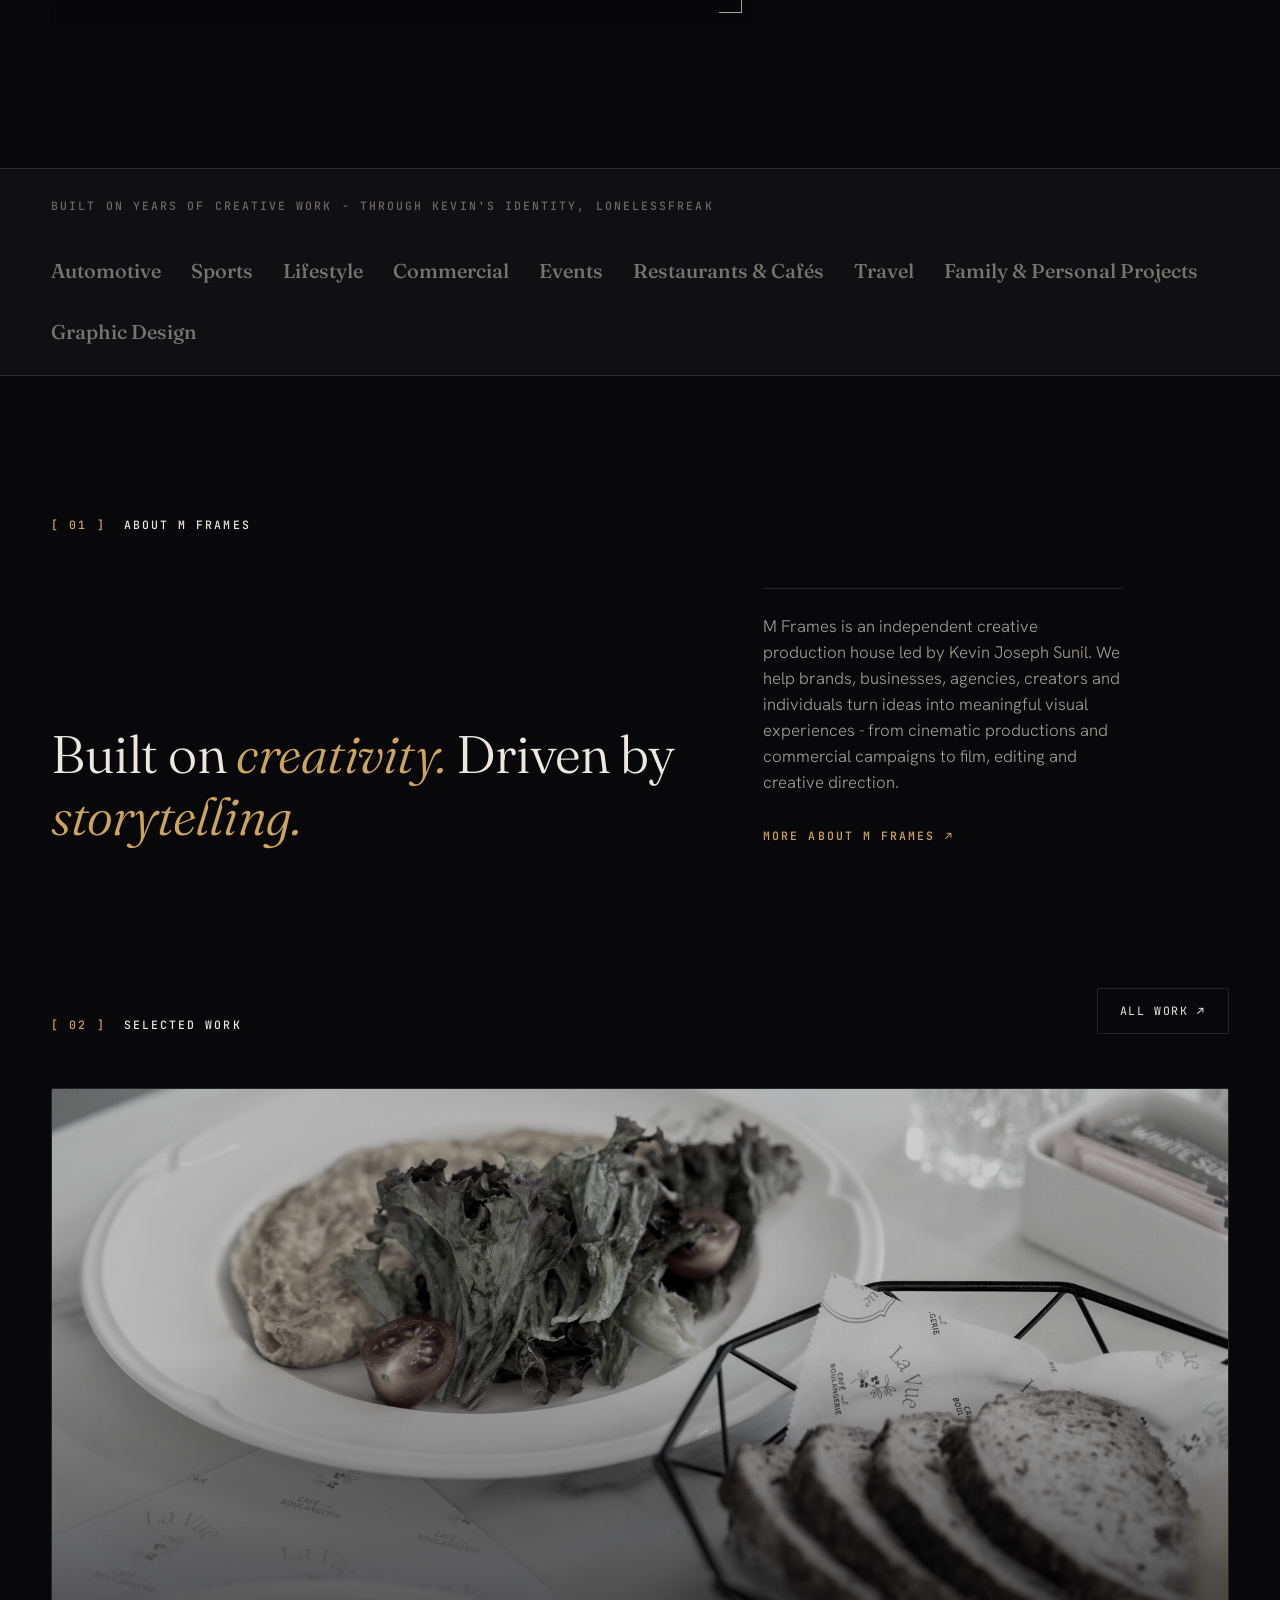
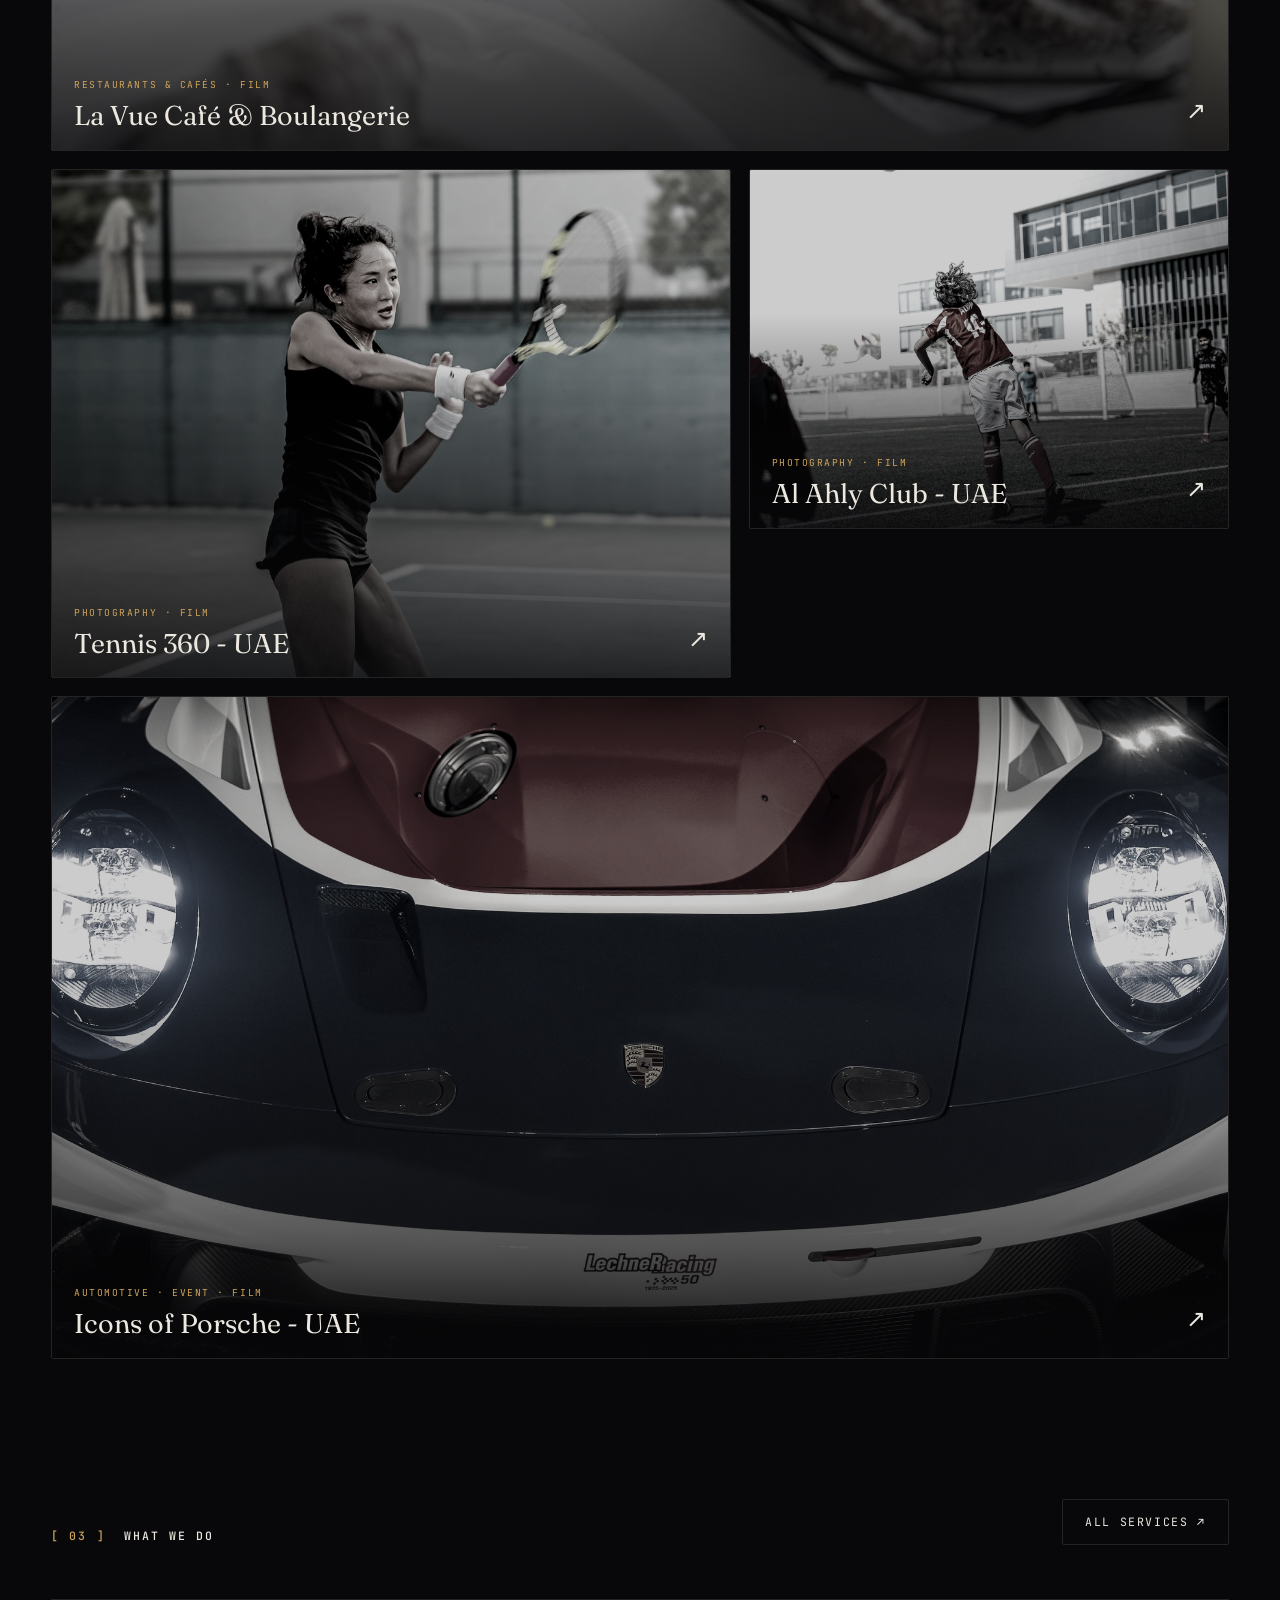
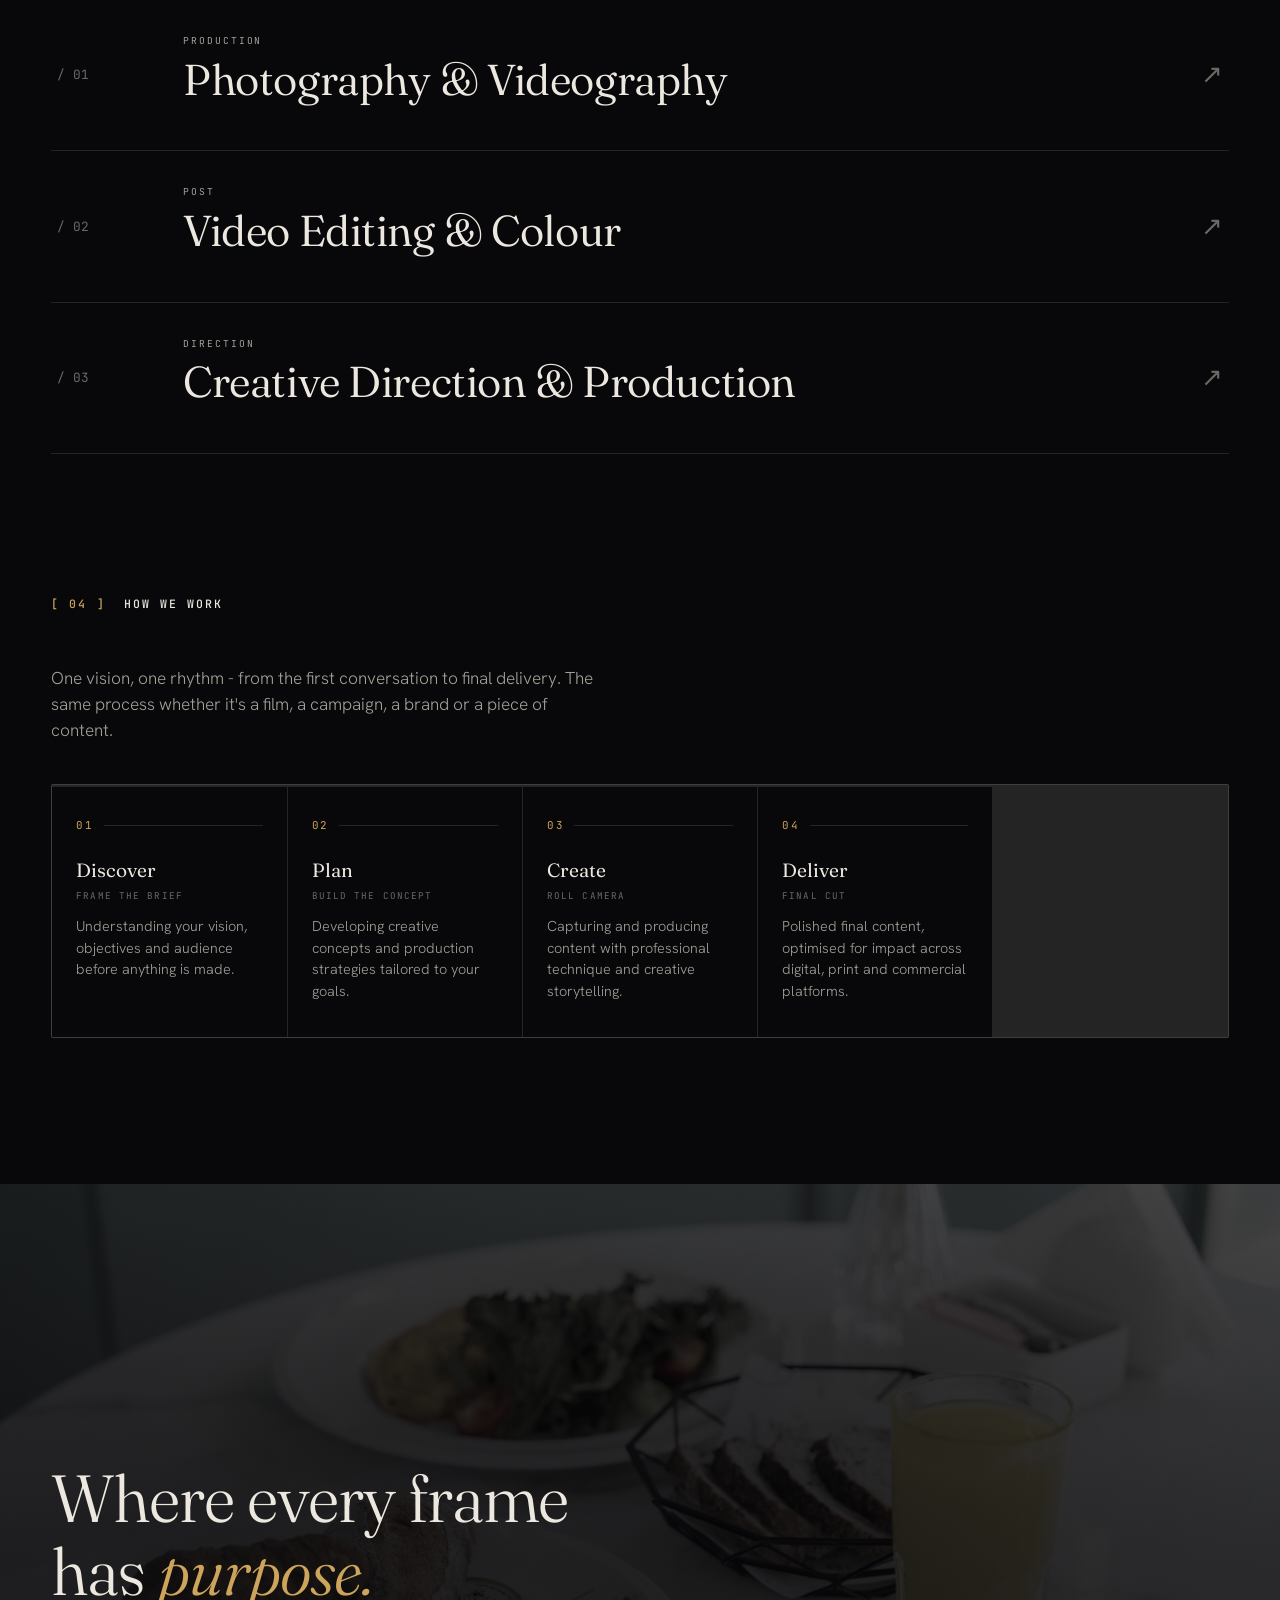
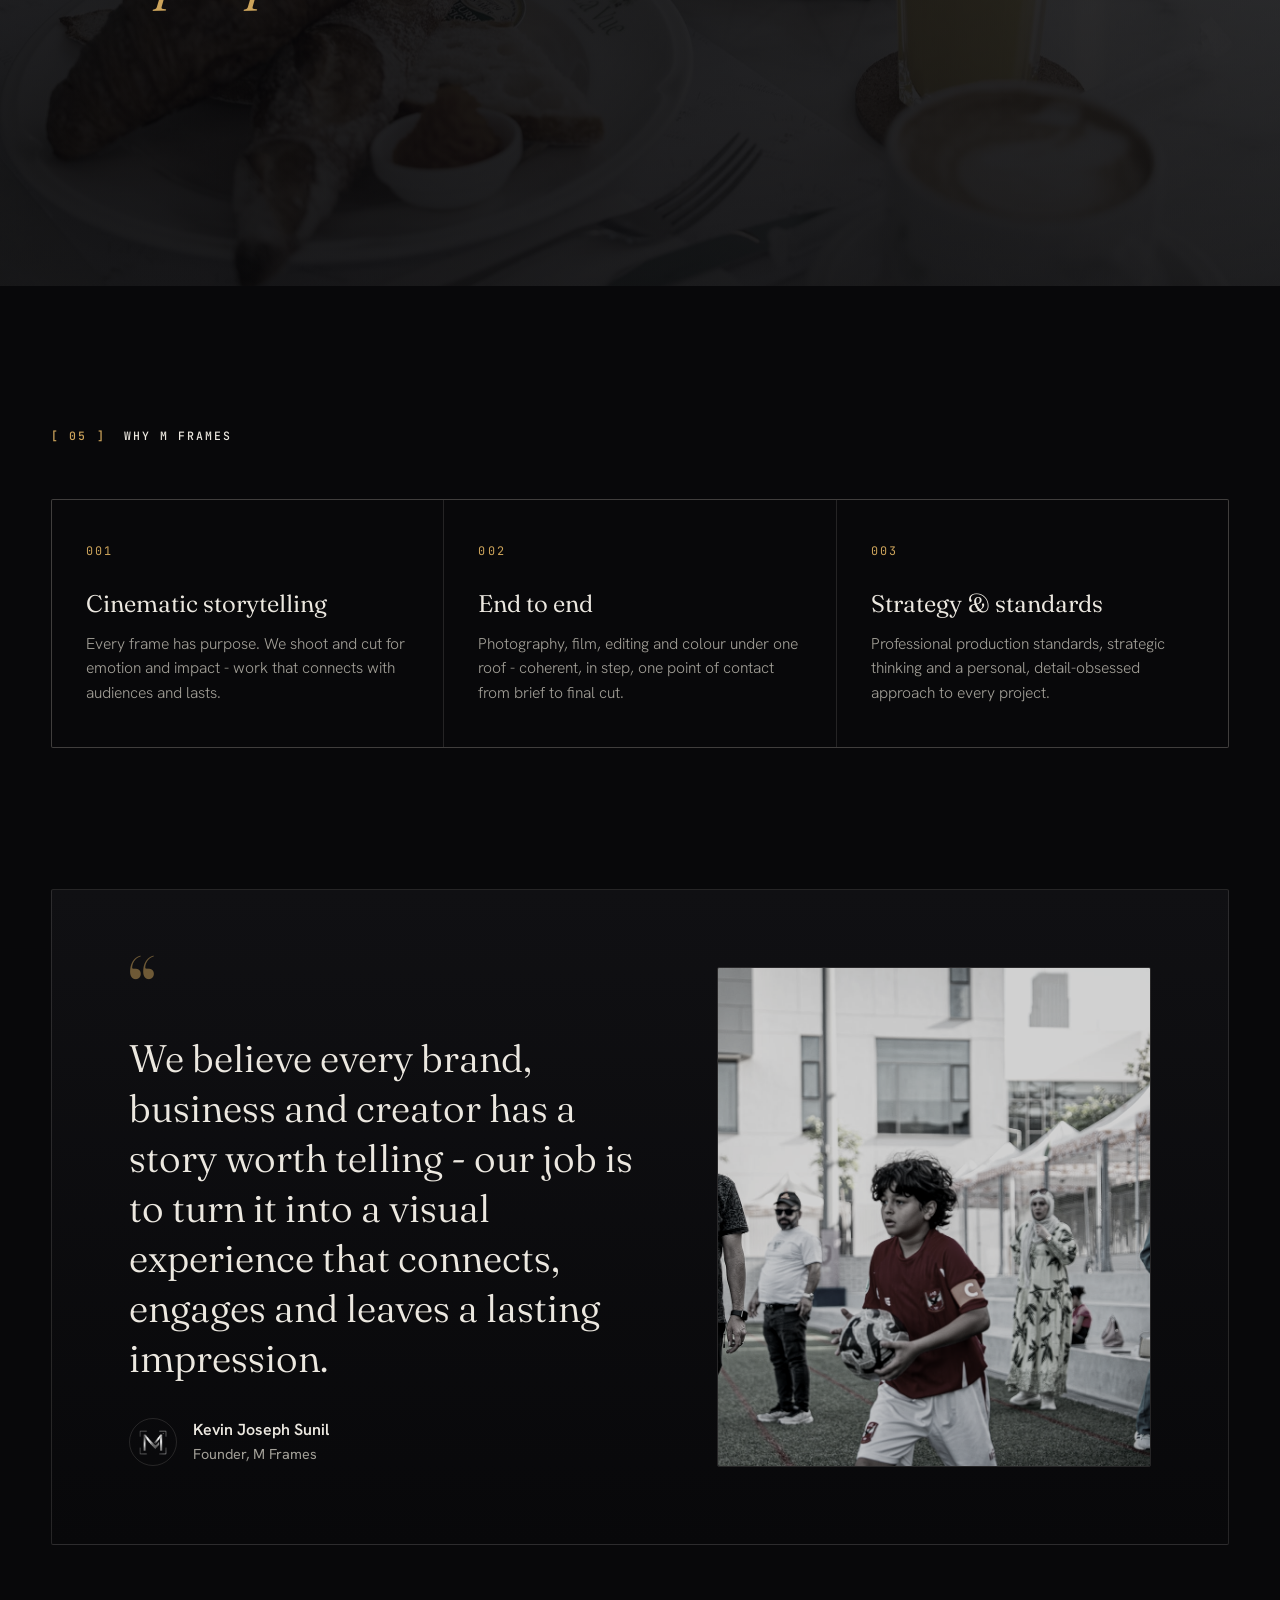
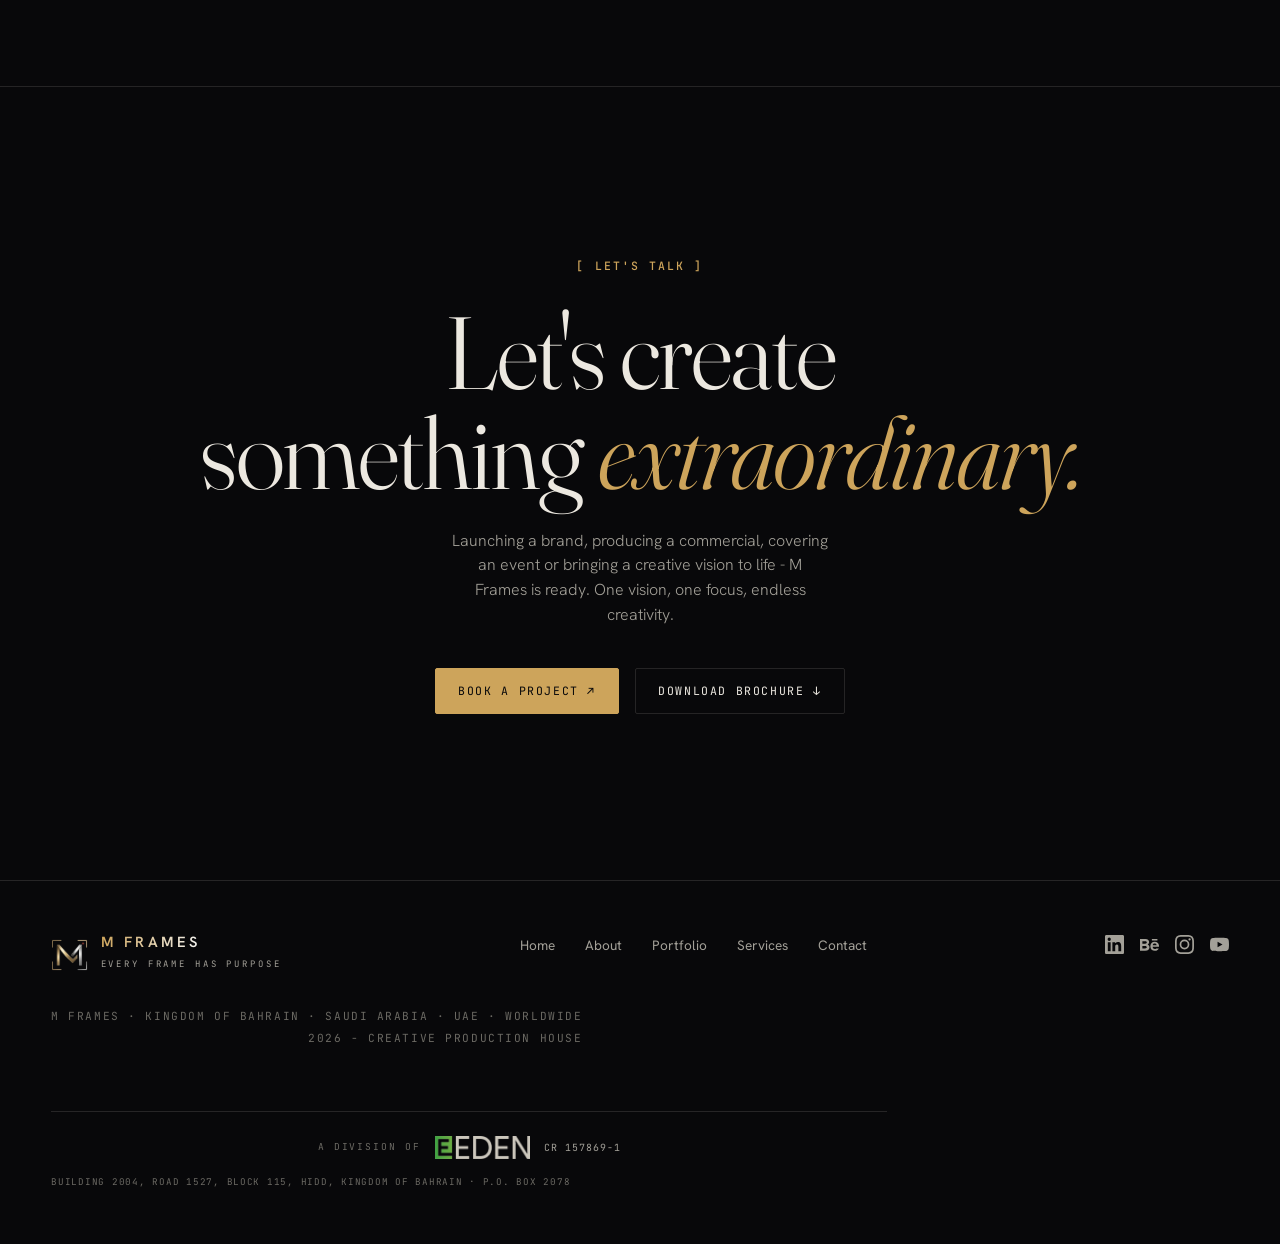
==== commit 7bd5c903: "Add Hidd office address to footer strip" ====
--- a/index.html
+++ b/index.html
@@ -229,6 +229,7 @@
       <span class="fe-label">A division of</span>
       <img class="fe-mark" src="img/eden-logo.png" alt="Al Eden International Co. W.L.L" />
       <span class="fe-meta">CR 157869-1</span>
+      <span class="fe-addr">Building 2004, Road 1527, Block 115, Hidd, Kingdom of Bahrain &middot; P.O. Box 2078</span>
     </div>
 
   </div>
--- a/styles.css
+++ b/styles.css
@@ -455,4 +455,5 @@
 .foot-eden .fe-label{font-family:"JetBrains Mono",monospace;font-size:.6rem;letter-spacing:.2em;text-transform:uppercase;color:var(--muted)}
 .foot-eden .fe-mark{height:23px;width:auto;display:block;opacity:.95}
 .foot-eden .fe-meta{font-family:"JetBrains Mono",monospace;font-size:.62rem;letter-spacing:.1em;text-transform:uppercase;color:var(--bone-dim)}
+.foot-eden .fe-addr{flex-basis:100%;font-family:"JetBrains Mono",monospace;font-size:.58rem;letter-spacing:.08em;text-transform:uppercase;color:var(--muted);margin-top:2px}
 @media(max-width:560px){.foot-eden{gap:10px}.foot-eden .fe-mark{height:21px}.foot-eden .fe-meta{font-size:.56rem}}
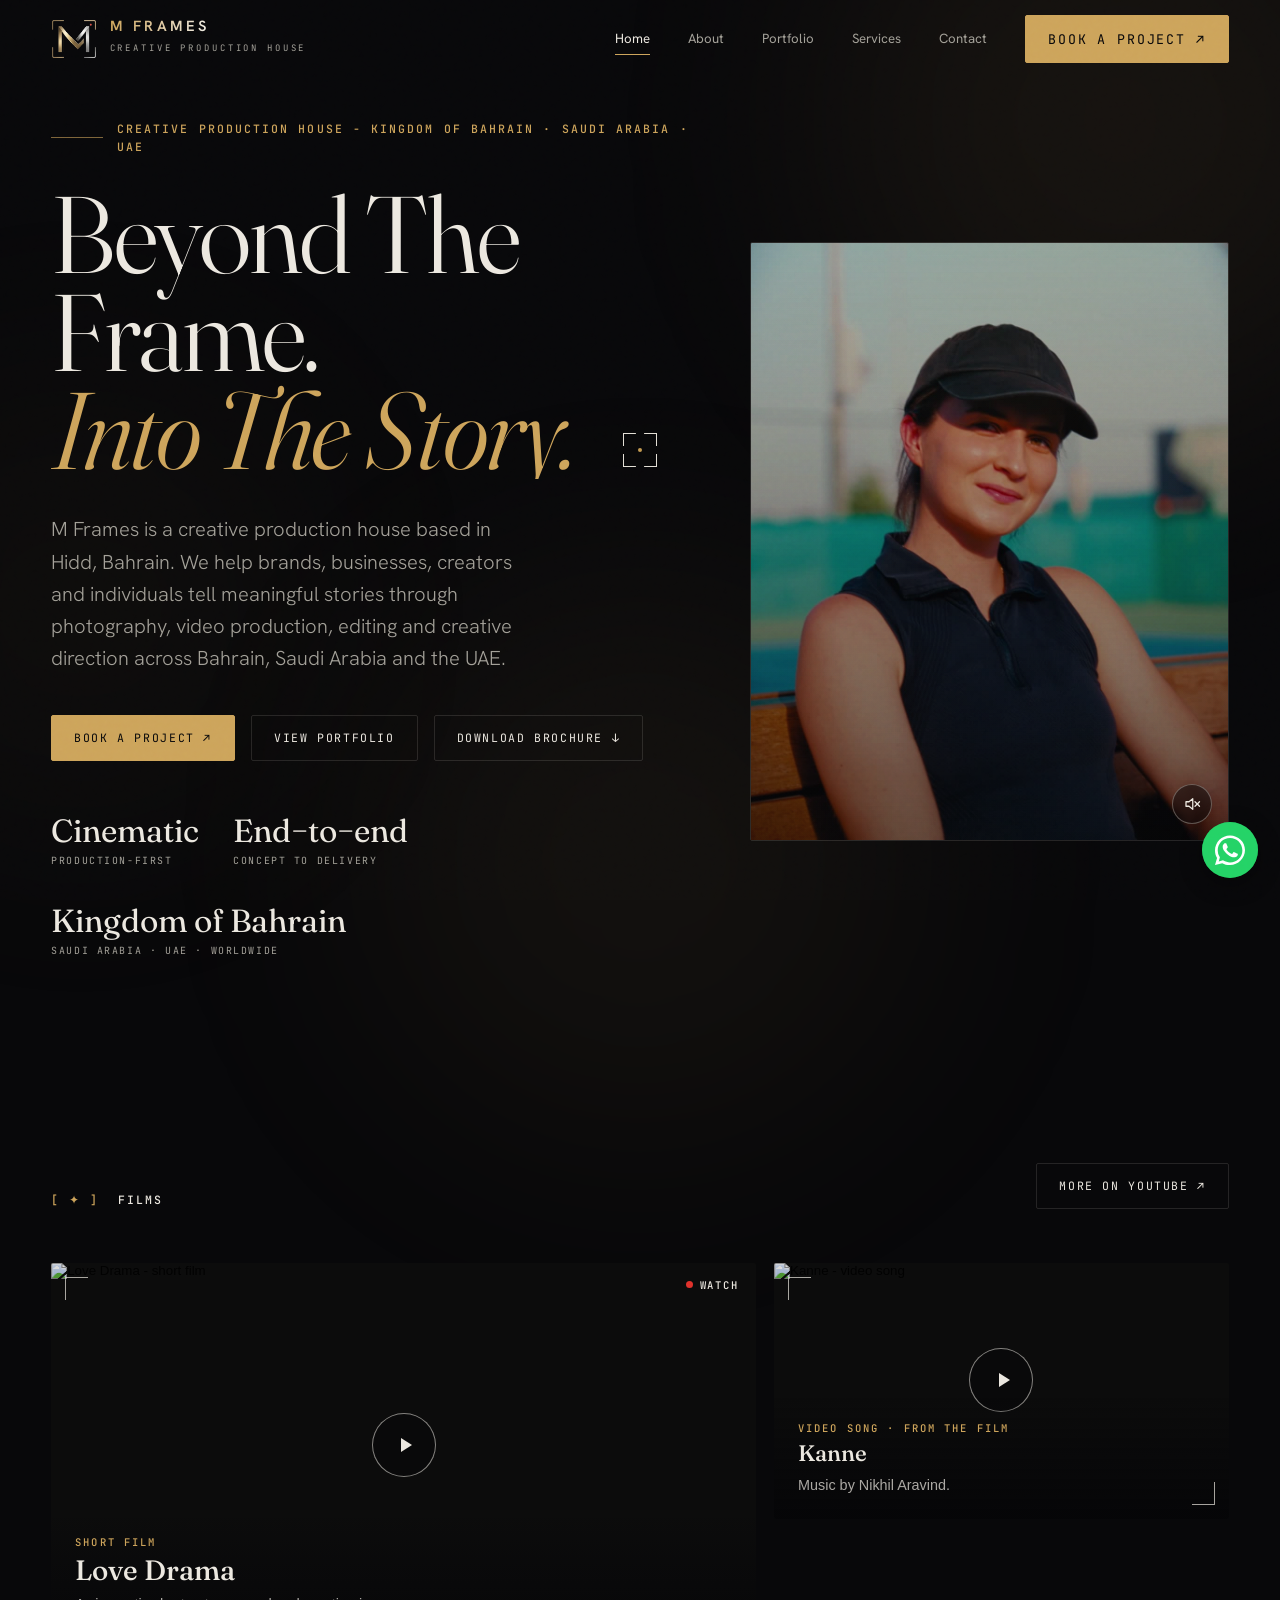
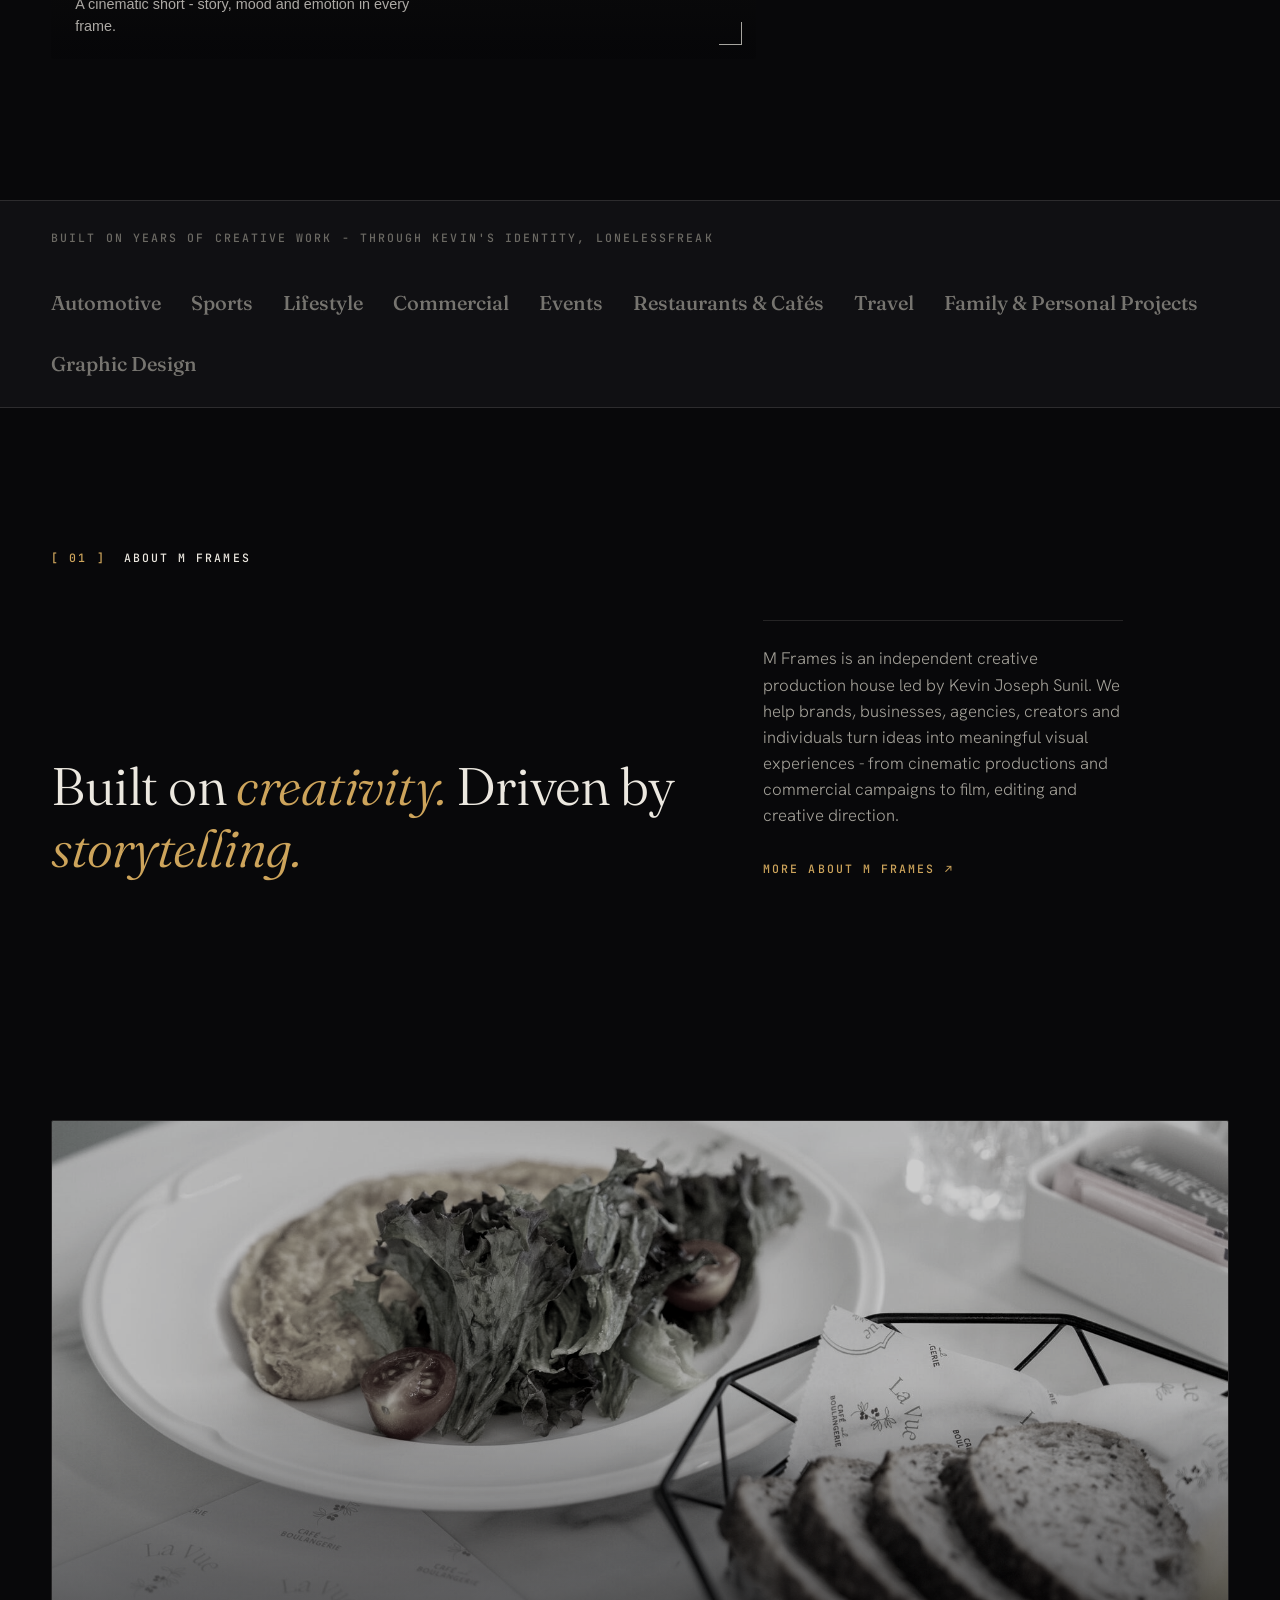
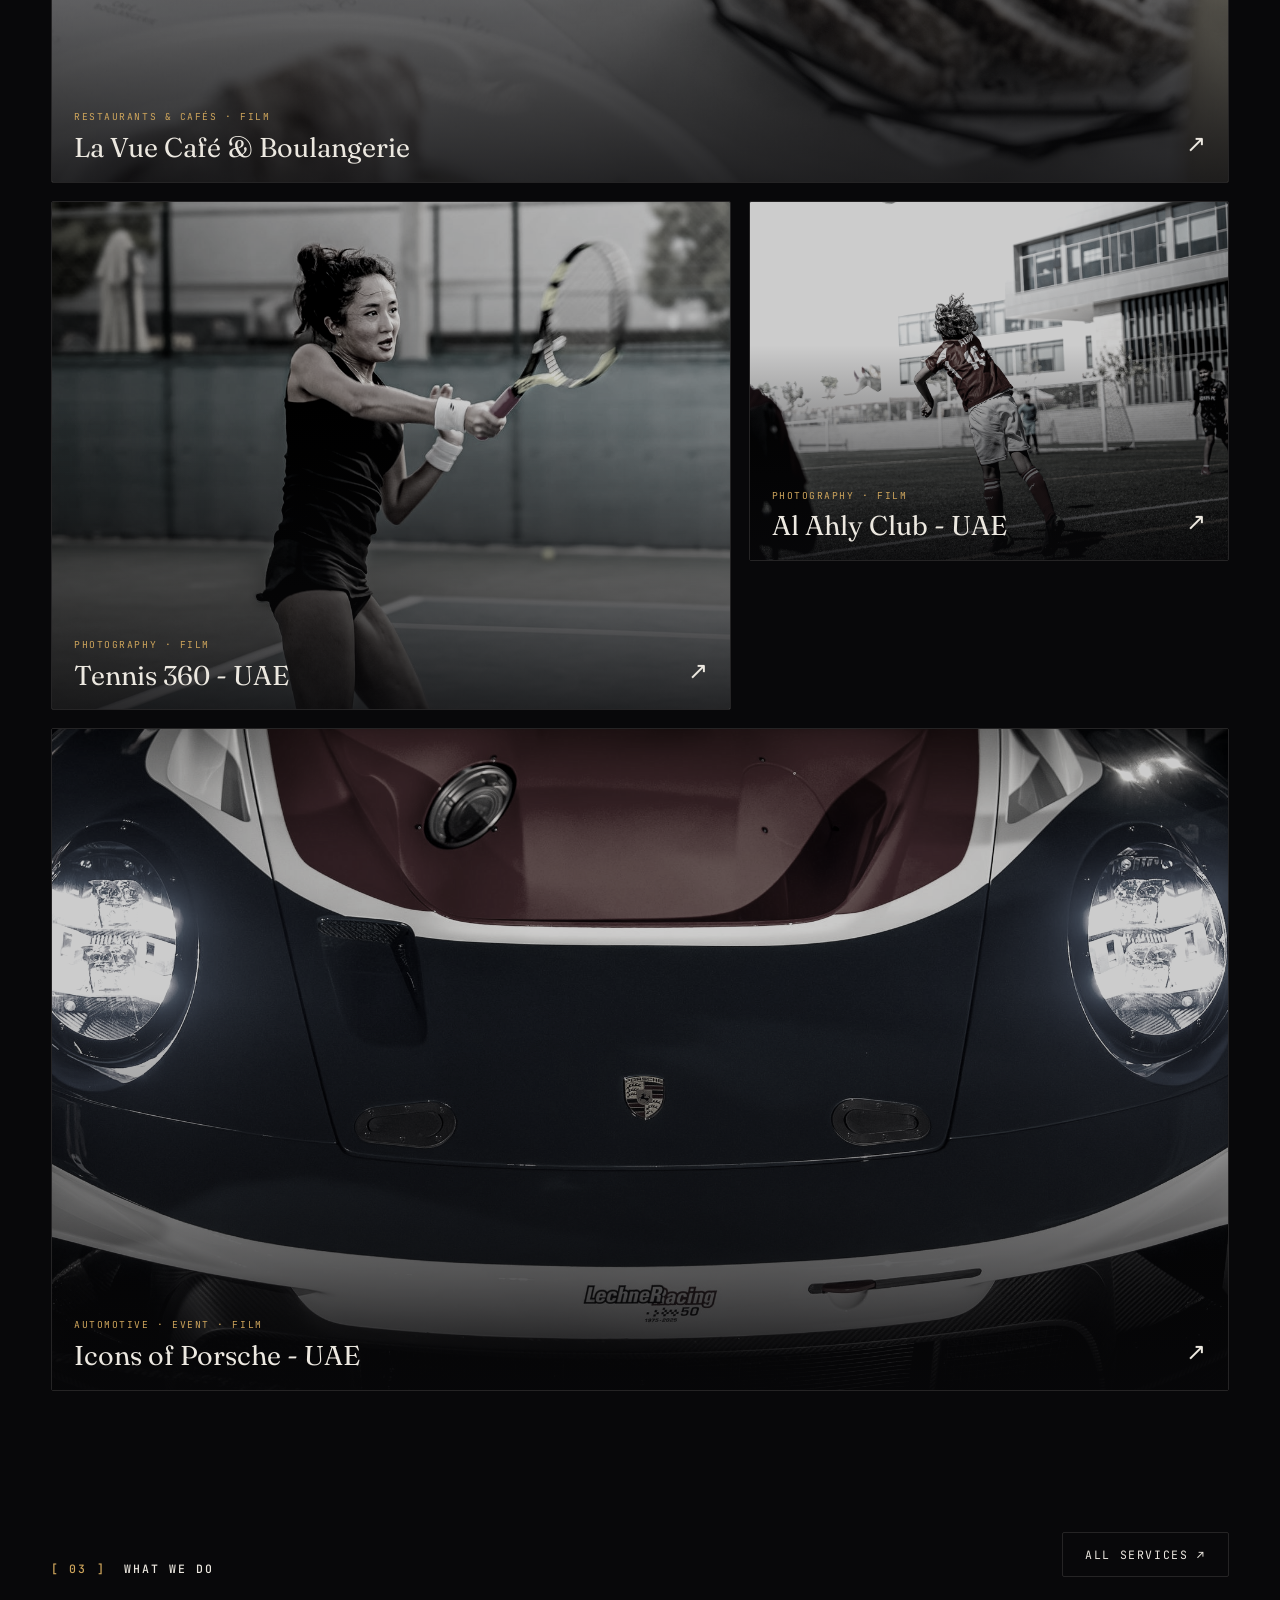
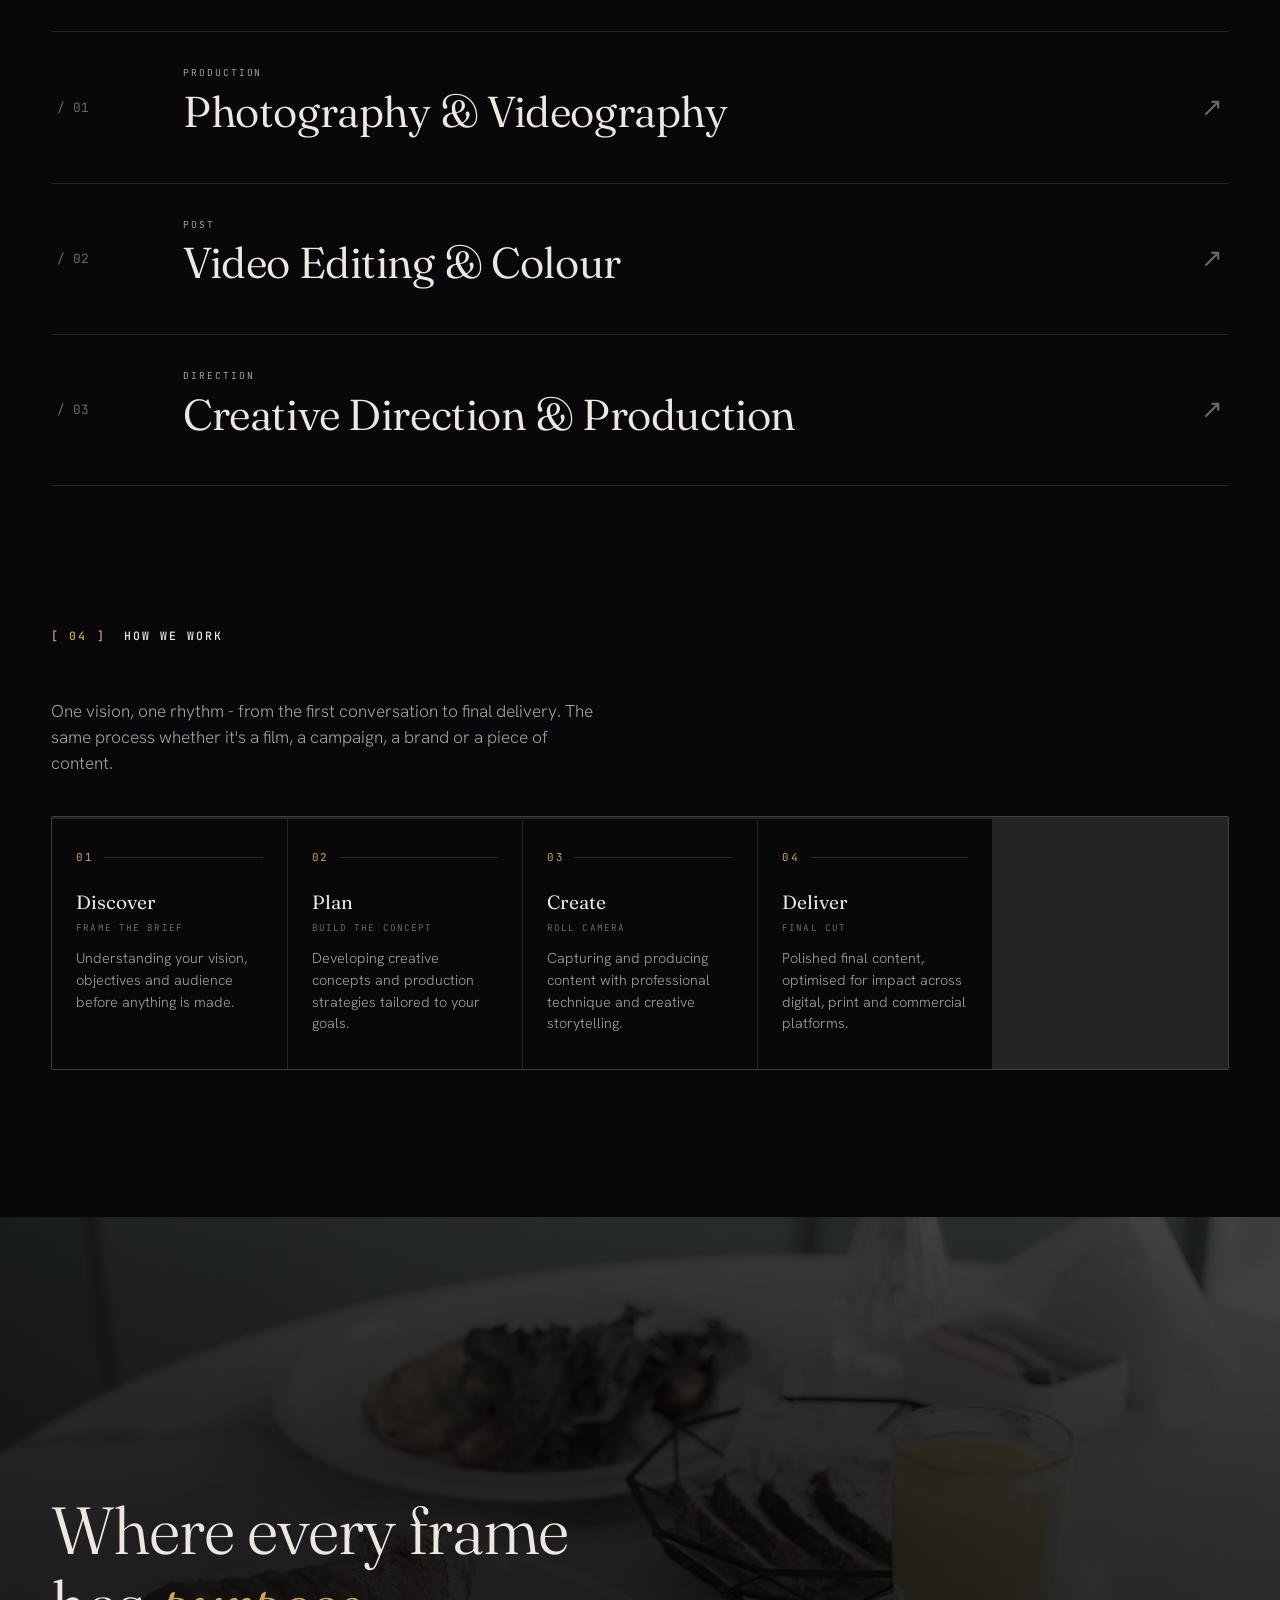
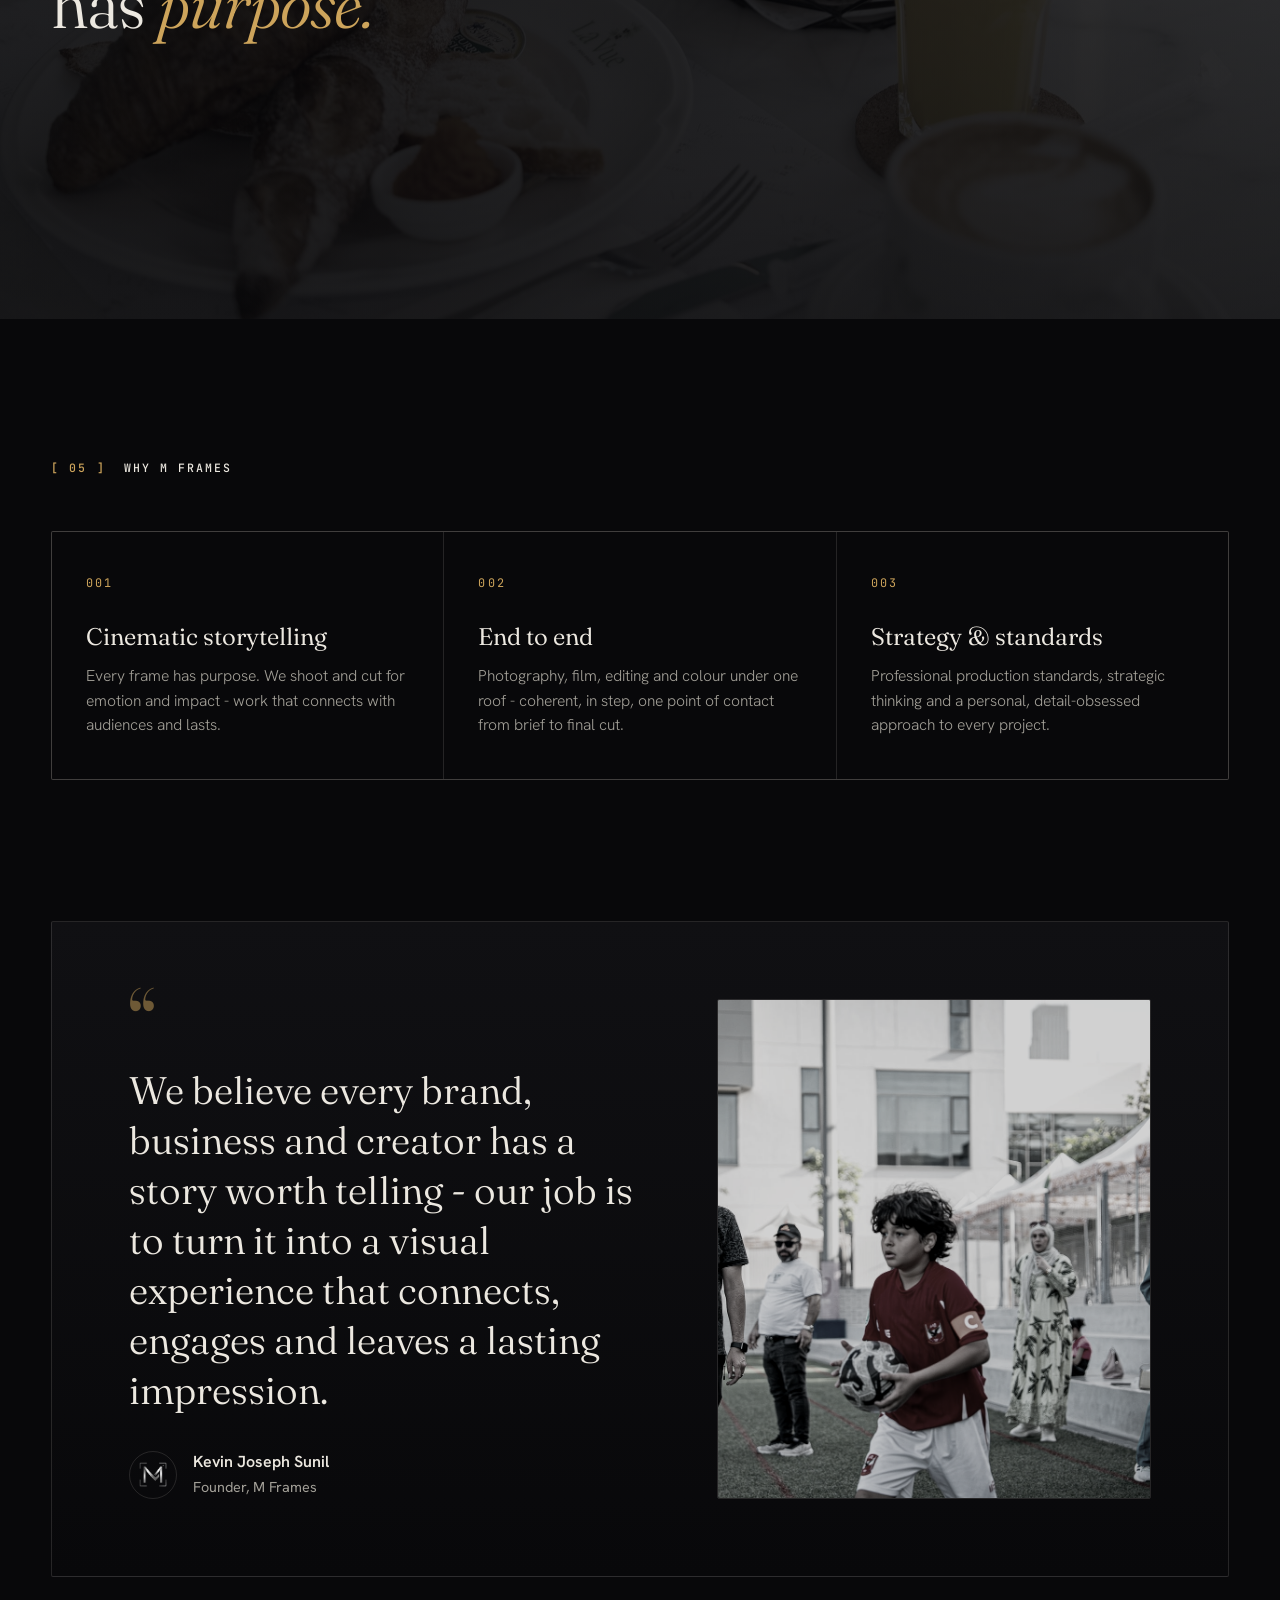
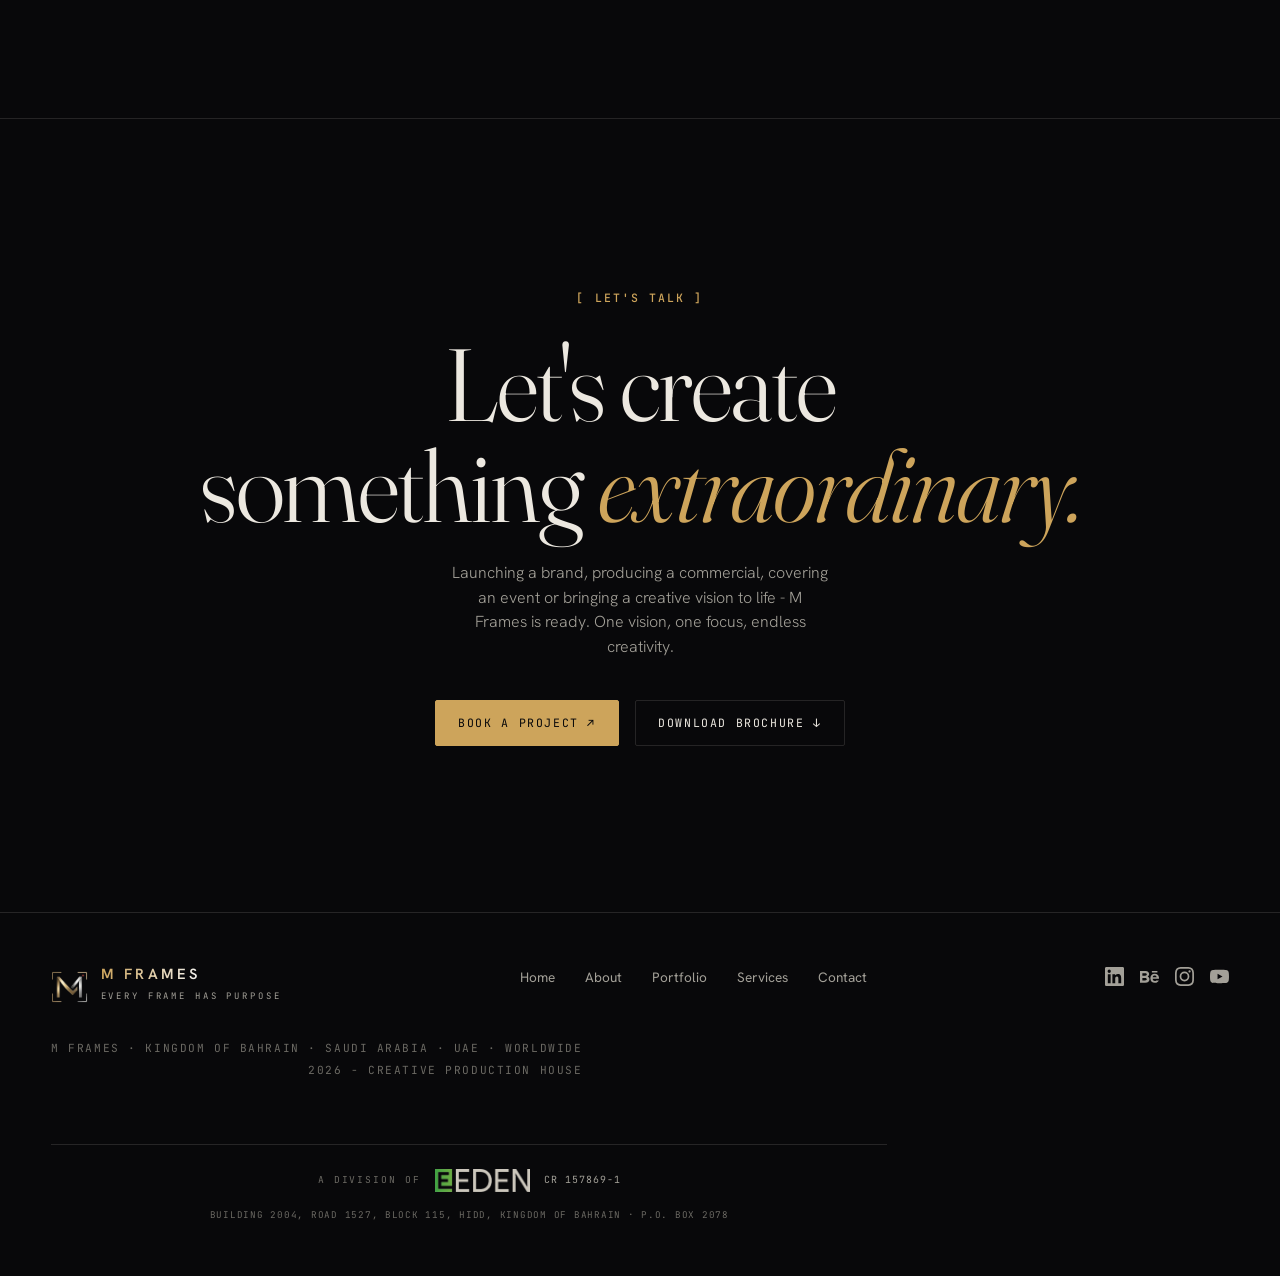
==== commit 8e94d2bd: "Improve Bahrain SEO metadata and service content" ====
--- a/index.html
+++ b/index.html
@@ -3,24 +3,24 @@
 <head>
 <meta charset="UTF-8" />
 <meta name="viewport" content="width=device-width, initial-scale=1.0" />
-<title>M Frames - Creative Production House · Kingdom of Bahrain · Saudi Arabia · UAE</title>
-<meta name="description" content="M Frames is an independent creative production house - photography, videography, editing and colour. Based in Kingdom of Bahrain, working across Saudi Arabia, UAE & worldwide." />
+<title>Photography &amp; Video Production in Bahrain | M Frames</title>
+<meta name="description" content="M Frames is a Bahrain-based creative production house for photography, video production, editing and creative direction. Serving Bahrain, Saudi Arabia and UAE." />
 <link rel="preconnect" href="https://fonts.googleapis.com" /><link rel="preconnect" href="https://fonts.gstatic.com" crossorigin />
 <link href="https://fonts.googleapis.com/css2?family=Fraunces:ital,opsz,wght@0,9..144,300..900;1,9..144,300..800&family=Hanken+Grotesk:wght@300;400;500;600&family=JetBrains+Mono:wght@400;500&display=swap" rel="stylesheet" />
 <link rel="icon" href="img/favicon.png" />
 <link rel="stylesheet" href="styles.css" />
 <meta property="og:type" content="website" />
 <meta property="og:site_name" content="M Frames" />
-<meta property="og:title" content="M Frames - Creative Production House · Kingdom of Bahrain · Saudi Arabia · UAE" />
-<meta property="og:description" content="M Frames is an independent creative production house - photography, videography, editing and colour. Based in Kingdom of Bahrain, working across Saudi Arabia, UAE & worldwide." />
+<meta property="og:title" content="Photography &amp; Video Production in Bahrain | M Frames" />
+<meta property="og:description" content="M Frames is a Bahrain-based creative production house for photography, video production, editing and creative direction. Serving Bahrain, Saudi Arabia and UAE." />
 <meta property="og:url" content="https://mframes.studio/" />
 <meta property="og:image" content="https://mframes.studio/img/og-cover.jpg" />
 <meta property="og:image:width" content="1200" />
 <meta property="og:image:height" content="630" />
 <meta property="og:image:alt" content="M Frames - Creative Production House" />
 <meta name="twitter:card" content="summary_large_image" />
-<meta name="twitter:title" content="M Frames - Creative Production House · Kingdom of Bahrain · Saudi Arabia · UAE" />
-<meta name="twitter:description" content="M Frames is an independent creative production house - photography, videography, editing and colour. Based in Kingdom of Bahrain, working across Saudi Arabia, UAE & worldwide." />
+<meta name="twitter:title" content="Photography &amp; Video Production in Bahrain | M Frames" />
+<meta name="twitter:description" content="M Frames is a Bahrain-based creative production house for photography, video production, editing and creative direction. Serving Bahrain, Saudi Arabia and UAE." />
 <meta name="twitter:image" content="https://mframes.studio/img/og-cover.jpg" />
 <link rel="canonical" href="https://mframes.studio/" />
 <meta name="theme-color" content="#0d0d12" />
@@ -77,11 +77,11 @@
 
 <header id="header">
   <div class="wrap nav">
-    <a href="index.html" class="brand">
+    <a href="/" class="brand">
       <img class="mark" src="img/mark.png" alt="M Frames" />
       <span class="brand-tx"><b>M&nbsp;FRAMES</b><span>Creative Production House</span></span>
     </a>
-    <nav class="nav-links" id="menu"><a href="index.html" class="lnk active">Home</a><a href="studio.html" class="lnk">About</a><a href="work.html" class="lnk">Portfolio</a><a href="services.html" class="lnk">Services</a><a href="contact.html" class="lnk">Contact</a><a href="contact.html" class="btn">Book a project ↗︎</a></nav>
+    <nav class="nav-links" id="menu"><a href="/" class="lnk active">Home</a><a href="studio.html" class="lnk">About</a><a href="work.html" class="lnk">Portfolio</a><a href="services.html" class="lnk">Services</a><a href="contact.html" class="lnk">Contact</a><a href="contact.html" class="btn">Book a project ↗︎</a></nav>
     <button class="burger" id="burger" aria-label="Menu"><span></span><span></span><span></span></button>
   </div>
 </header>
@@ -91,7 +91,7 @@
     <div>
       <div class="eyebrow" data-reveal><span class="ln"></span><span class="mono">Creative Production House - Kingdom of Bahrain · Saudi Arabia · UAE</span></div>
       <h1><span class="blk"><i>Beyond The Frame.</i></span><span class="blk"><i><em>Into The Story.</em></i></span></h1>
-      <p class="lead" data-reveal data-d="3">M Frames is a Creative Production House helping brands, businesses, creators, and individuals tell meaningful stories through photography, videography, editing, and creative direction.</p>
+      <p class="lead" data-reveal data-d="3">M Frames is a creative production house based in Hidd, Bahrain. We help brands, businesses, creators and individuals tell meaningful stories through photography, video production, editing and creative direction across Bahrain, Saudi Arabia and the UAE.</p>
       <div class="hero-cta" data-reveal data-d="4"><a href="contact.html" class="btn">Book a project ↗︎</a><a href="work.html" class="btn ghost">View portfolio</a><a href="M-Frames-Company-Profile.pdf" download class="btn ghost">Download brochure ↓</a></div>
       <div class="hero-stat" data-reveal data-d="5"><div class="s"><b>Cinematic</b><span>Production-first</span></div><div class="s"><b>End&minus;to&minus;end</b><span>Concept to delivery</span></div><div class="s"><b>Kingdom of Bahrain</b><span>Saudi Arabia · UAE · Worldwide</span></div></div>
     </div>
@@ -216,8 +216,8 @@
 
 <footer>
   <div class="wrap foot">
-    <a href="index.html" class="brand"><img class="mark" src="img/mark.png" alt="M Frames" /><span class="brand-tx"><b>M&nbsp;FRAMES</b><span>Every frame has purpose</span></span></a>
-    <div class="foot-nav"><a href="index.html">Home</a><a href="studio.html">About</a><a href="work.html">Portfolio</a><a href="services.html">Services</a><a href="contact.html">Contact</a></div>
+    <a href="/" class="brand"><img class="mark" src="img/mark.png" alt="M Frames" /><span class="brand-tx"><b>M&nbsp;FRAMES</b><span>Every frame has purpose</span></span></a>
+    <div class="foot-nav"><a href="/">Home</a><a href="studio.html">About</a><a href="work.html">Portfolio</a><a href="services.html">Services</a><a href="contact.html">Contact</a></div>
     <div class="foot-social">
       <a href="https://www.linkedin.com/in/kevin-sunil-a0031a241/" target="_blank" rel="noopener" aria-label="LinkedIn"><svg viewBox="0 0 24 24"><path d="M20.447 20.452h-3.554v-5.569c0-1.328-.027-3.037-1.852-3.037-1.853 0-2.136 1.445-2.136 2.939v5.667H9.351V9h3.414v1.561h.046c.477-.9 1.637-1.85 3.37-1.85 3.601 0 4.267 2.37 4.267 5.455v6.286zM5.337 7.433a2.062 2.062 0 0 1-2.063-2.065 2.064 2.064 0 1 1 2.063 2.065zm1.782 13.019H3.555V9h3.564v11.452zM22.225 0H1.771C.792 0 0 .774 0 1.729v20.542C0 23.227.792 24 1.771 24h20.451C23.2 24 24 23.227 24 22.271V1.729C24 .774 23.2 0 22.222 0h.003z"/></svg></a>
       <a href="https://www.behance.net/kkpp12" target="_blank" rel="noopener" aria-label="Behance"><svg viewBox="0 0 24 24"><path d="M22 7h-7V5h7v2zm1.726 10c-.442 1.297-2.029 3-5.101 3-3.074 0-5.564-1.729-5.564-5.675 0-3.91 2.325-5.92 5.466-5.92 3.082 0 4.964 1.782 5.375 4.426.078.506.109 1.188.095 2.14H15.97c.13 3.211 3.483 3.312 4.588 2.029h3.168zm-7.686-4h4.965c-.105-1.547-1.136-2.219-2.477-2.219-1.466 0-2.277.768-2.488 2.219zm-9.574 6.988H0V5.021h6.953c5.476.081 5.58 5.444 2.72 6.906 3.461 1.26 3.577 8.061-3.207 8.061zM3 11h3.584c2.508 0 2.906-3-.312-3H3v3zm3.391 3H3v3.016h3.341c3.055 0 2.868-3.016.05-3.016z"/></svg></a>
--- a/styles.css
+++ b/styles.css
@@ -137,7 +137,7 @@
 /* SERVICES DETAIL (services page) */
 .sd-item{display:grid;grid-template-columns:.8fr 1.2fr;gap:48px;padding:56px 0;border-top:1px solid var(--line);align-items:start}
 .sd-item .sd-n{font-family:"JetBrains Mono",monospace;color:var(--acid);font-size:.74rem;letter-spacing:.16em;margin-bottom:16px;display:block}
-.sd-item h3{font-family:"Fraunces",serif;font-weight:340;font-size:clamp(1.8rem,4vw,2.8rem);line-height:1.04;letter-spacing:-.01em}
+.sd-item h2,.sd-item h3{font-family:"Fraunces",serif;font-weight:340;font-size:clamp(1.8rem,4vw,2.8rem);line-height:1.04;letter-spacing:-.01em}
 .sd-item .kick{font-family:"JetBrains Mono",monospace;font-size:.6rem;letter-spacing:.2em;text-transform:uppercase;color:var(--bone-dim);display:block;margin-top:14px}
 .sd-item p{color:var(--bone-dim);font-weight:300;font-size:1.05rem;margin-bottom:22px}
 .sd-list{display:flex;flex-wrap:wrap;gap:10px}
@@ -455,5 +455,5 @@
 .foot-eden .fe-label{font-family:"JetBrains Mono",monospace;font-size:.6rem;letter-spacing:.2em;text-transform:uppercase;color:var(--muted)}
 .foot-eden .fe-mark{height:23px;width:auto;display:block;opacity:.95}
 .foot-eden .fe-meta{font-family:"JetBrains Mono",monospace;font-size:.62rem;letter-spacing:.1em;text-transform:uppercase;color:var(--bone-dim)}
-.foot-eden .fe-addr{flex-basis:100%;font-family:"JetBrains Mono",monospace;font-size:.58rem;letter-spacing:.08em;text-transform:uppercase;color:var(--muted);margin-top:2px}
+.foot-eden .fe-addr{flex-basis:100%;text-align:center;font-family:"JetBrains Mono",monospace;font-size:.58rem;letter-spacing:.08em;text-transform:uppercase;color:var(--muted);margin-top:2px}
 @media(max-width:560px){.foot-eden{gap:10px}.foot-eden .fe-mark{height:21px}.foot-eden .fe-meta{font-size:.56rem}}
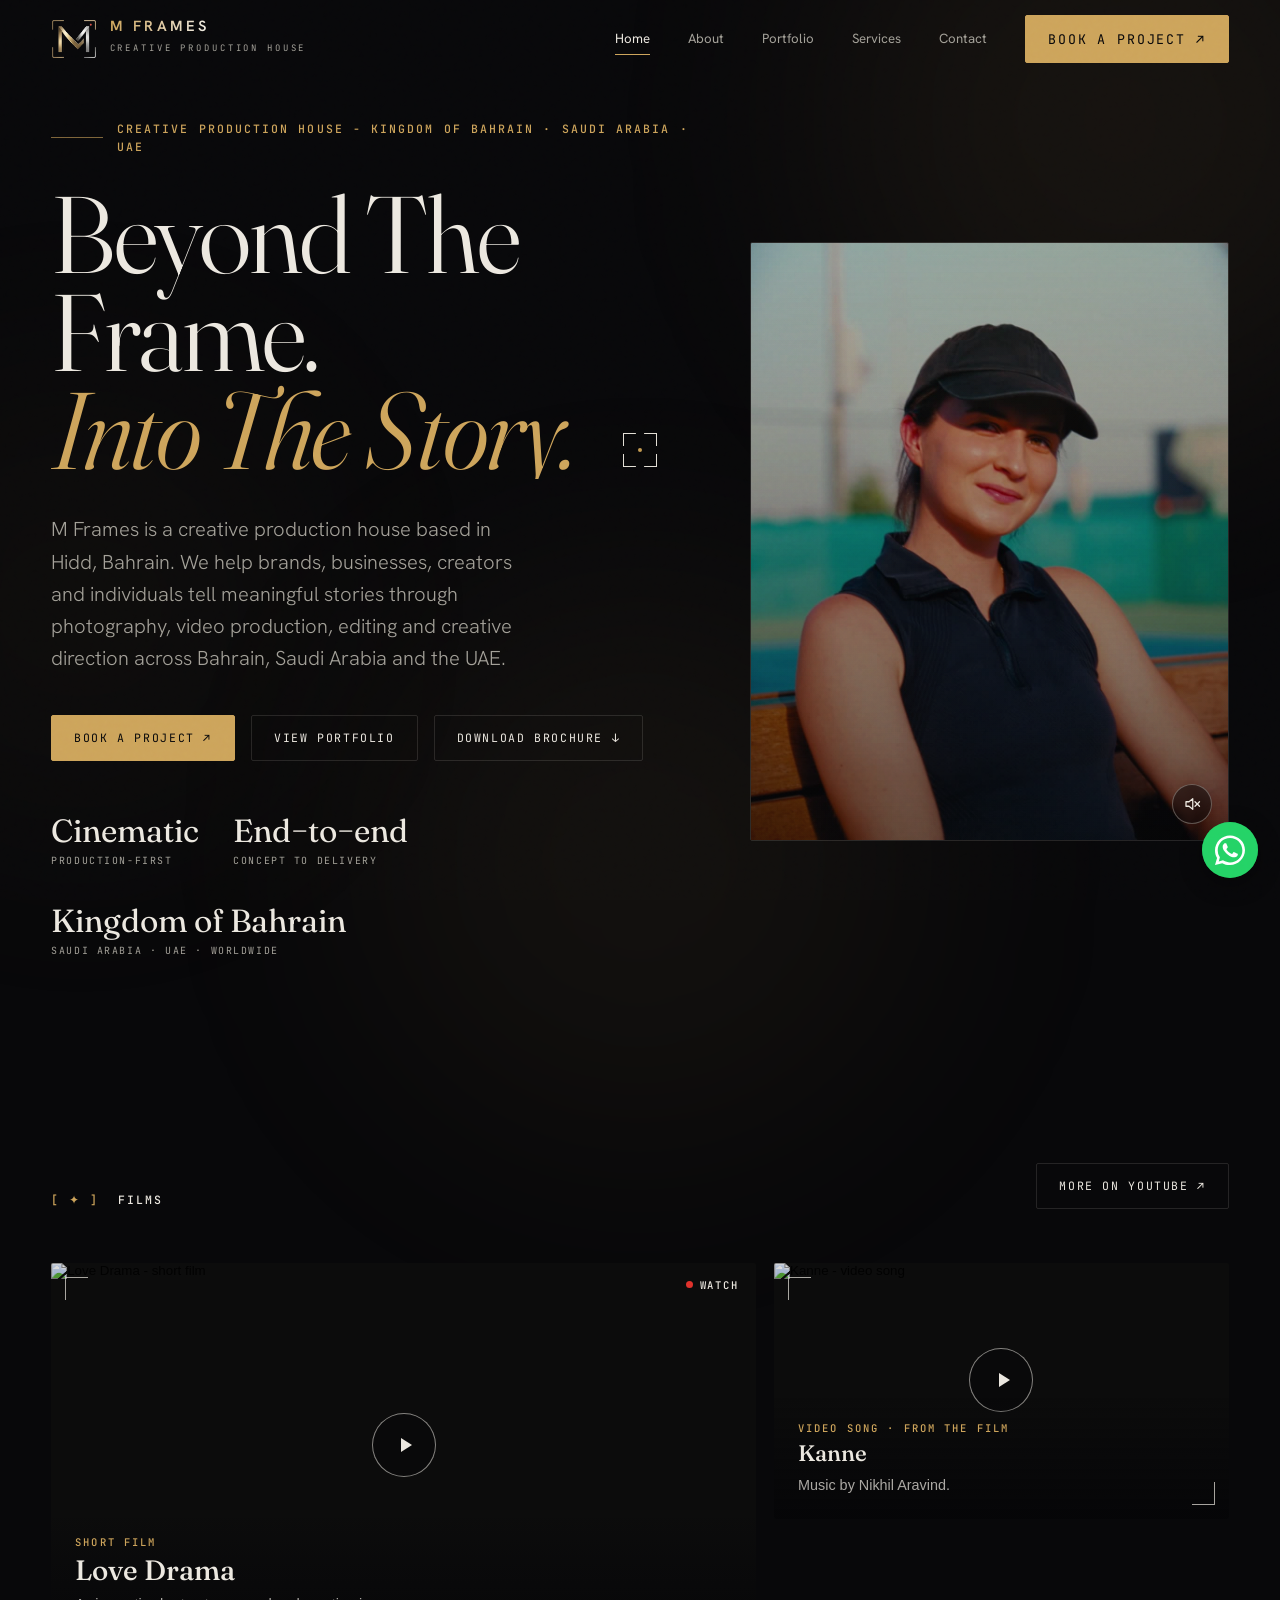
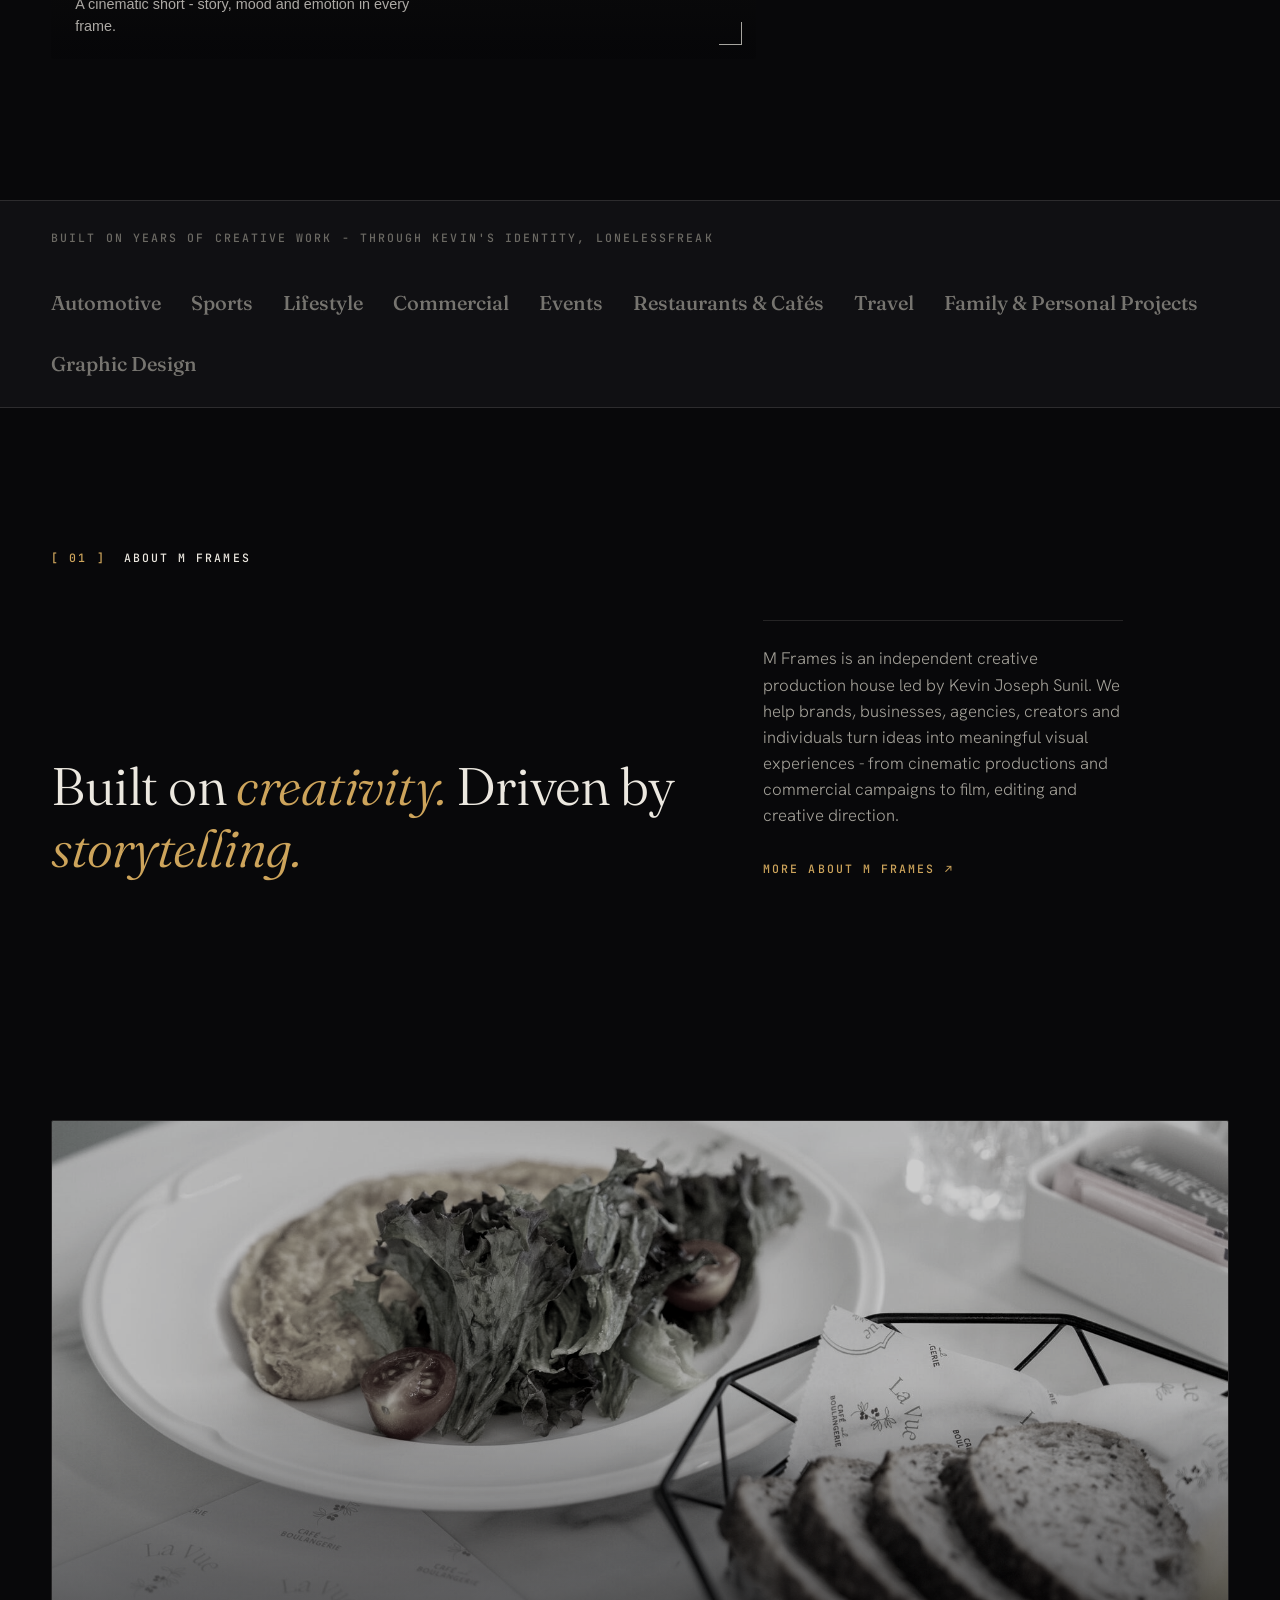
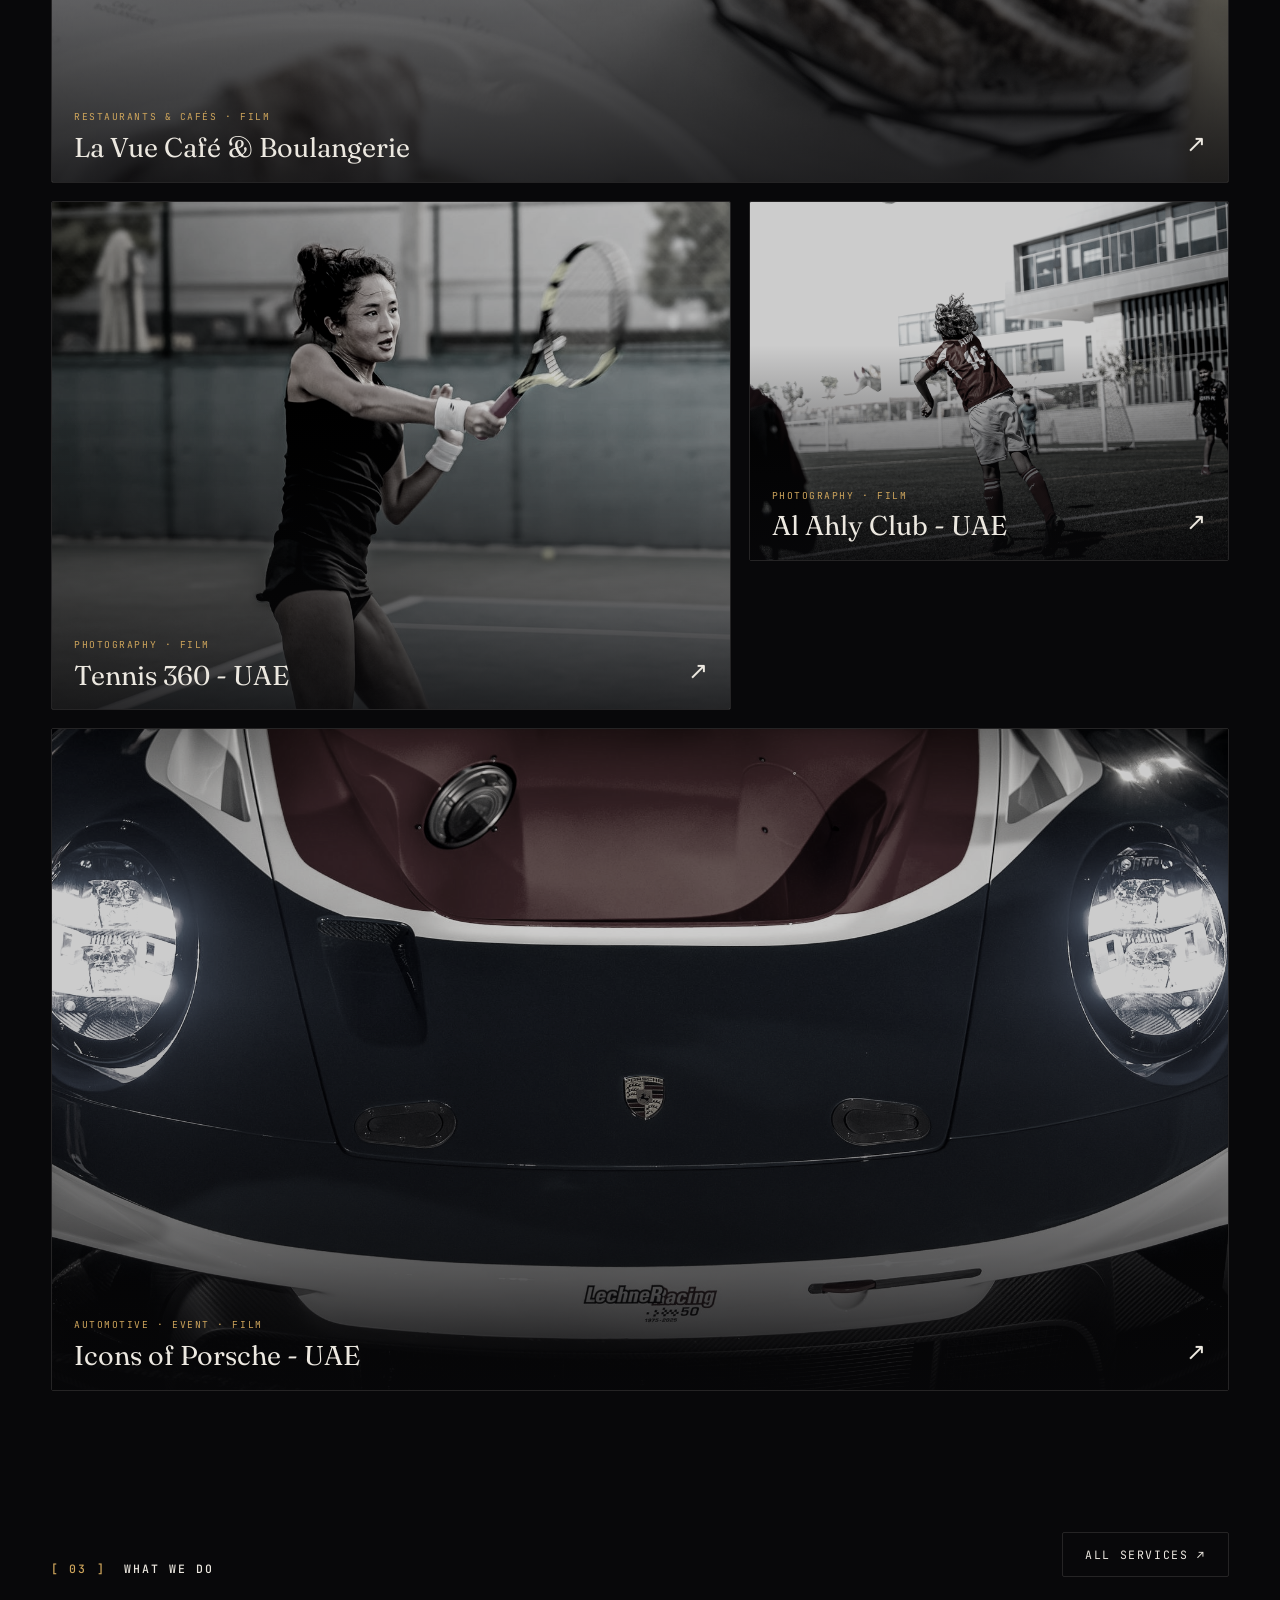
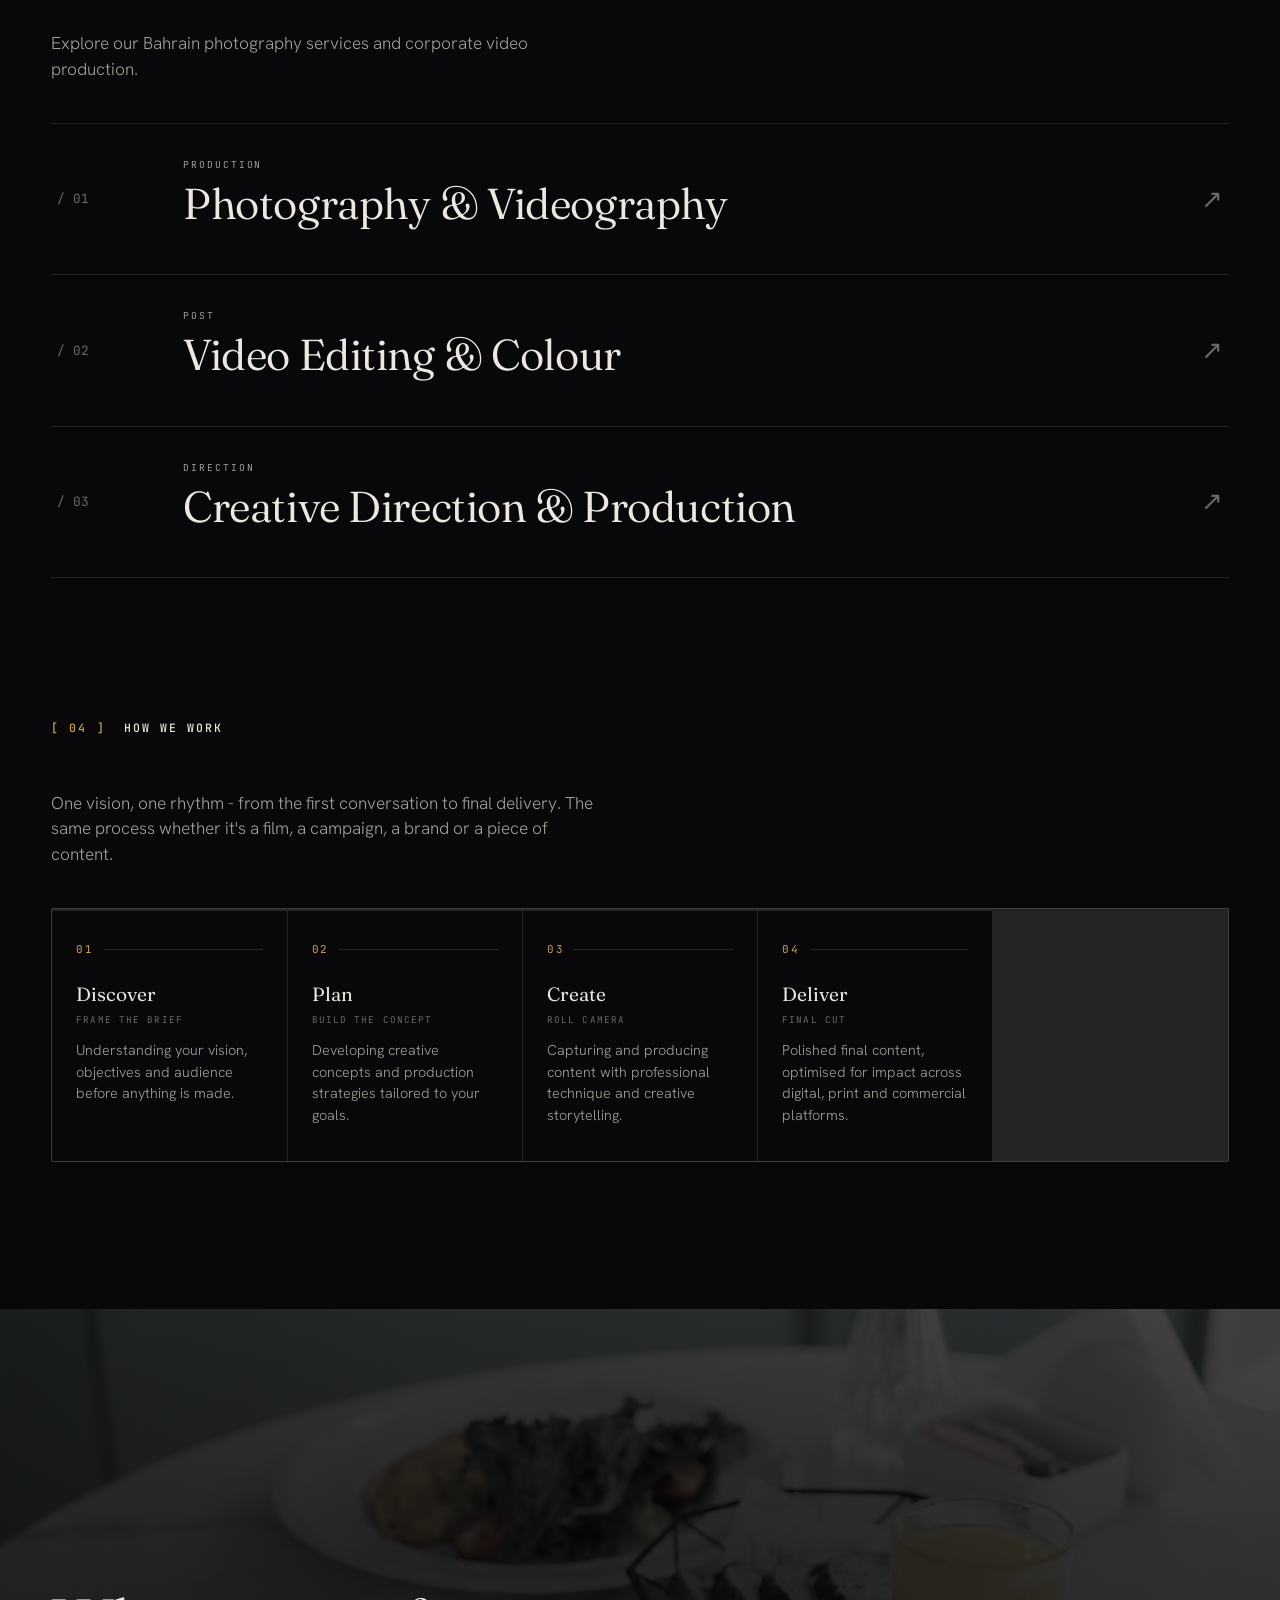
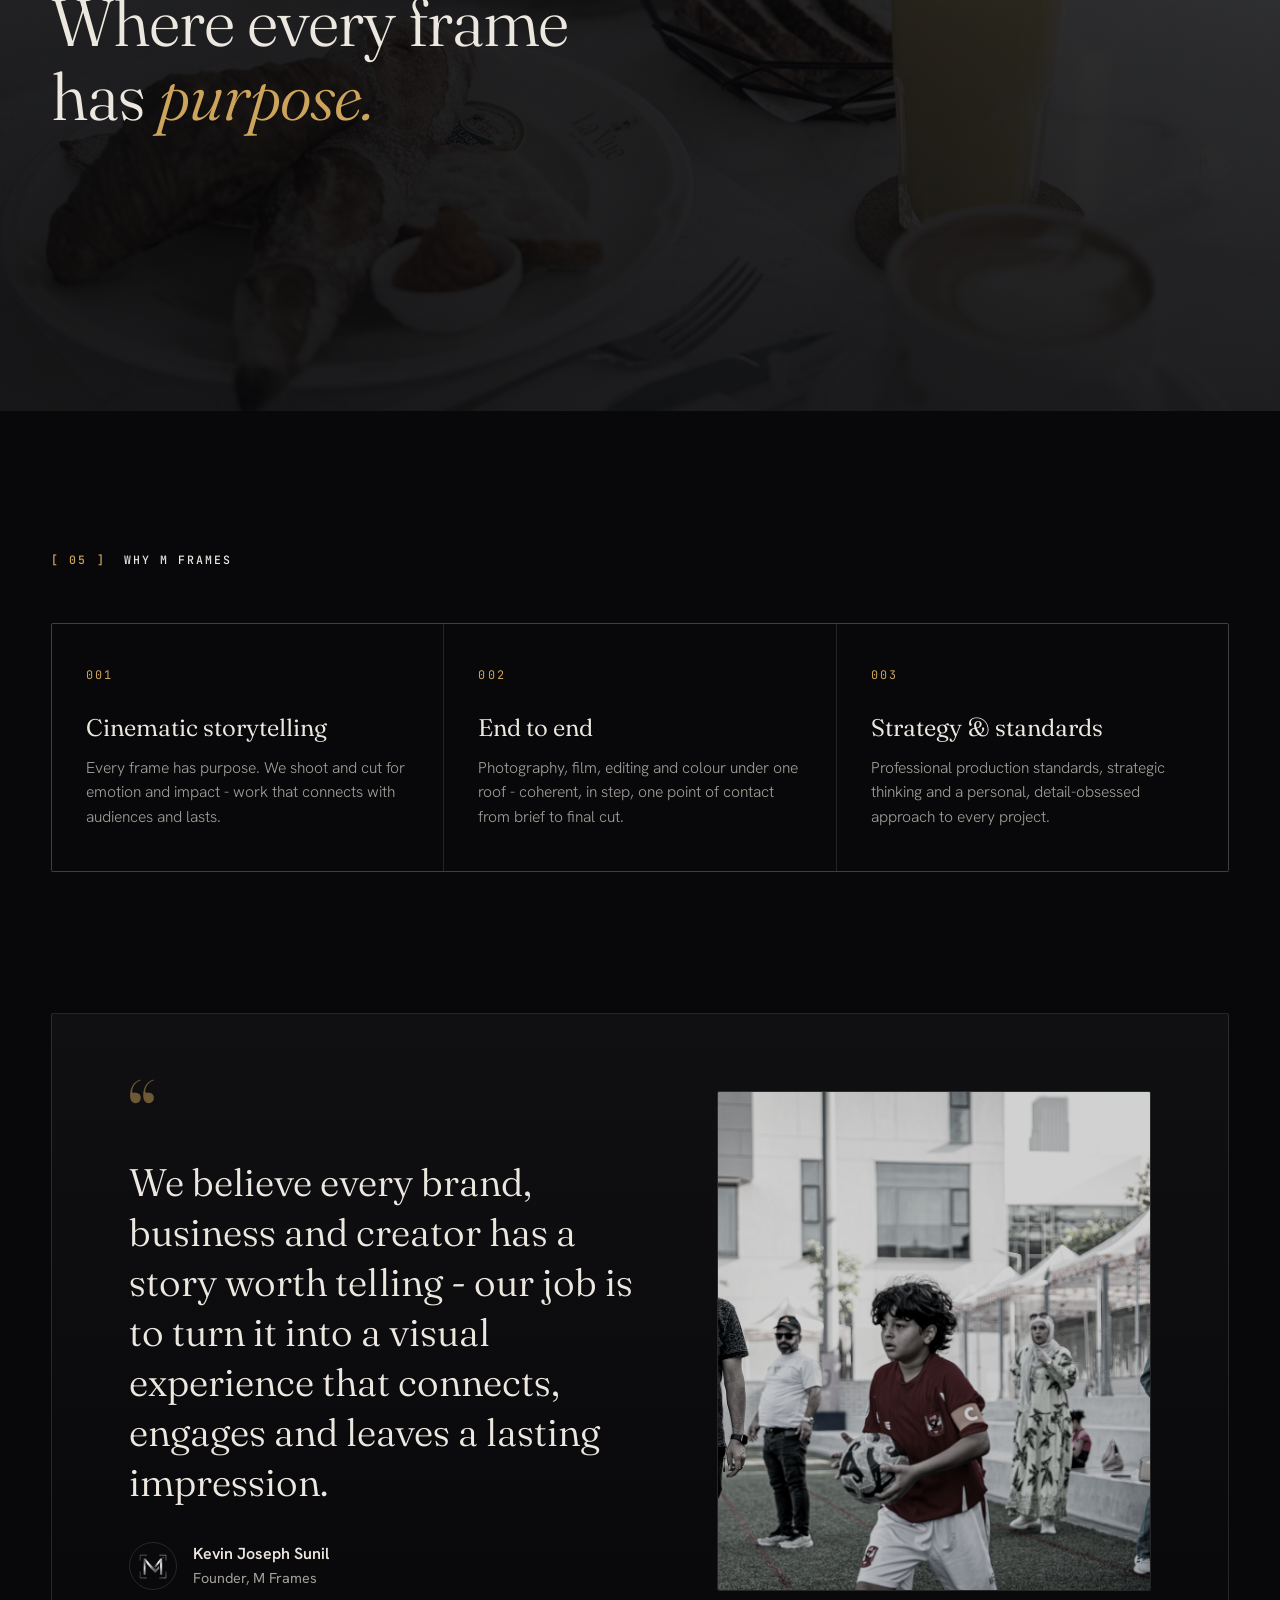
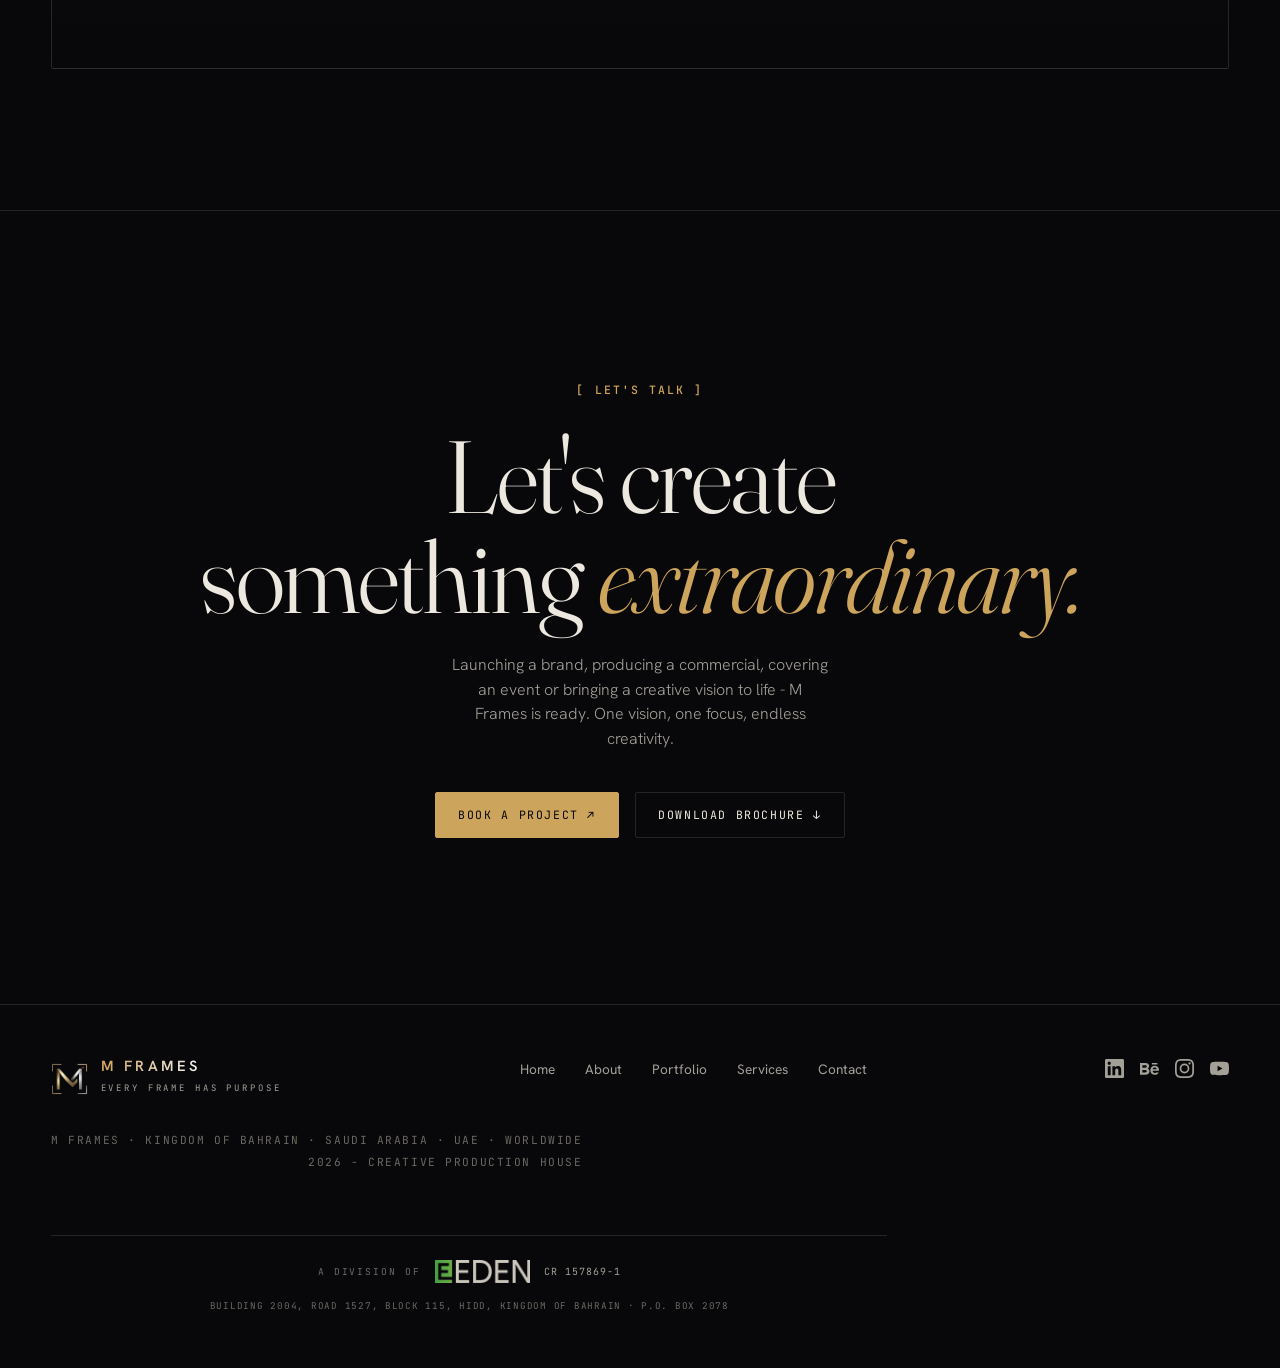
==== commit 930c6c1f: "Publish Bahrain service pages and improve enquiry handling" ====
--- a/index.html
+++ b/index.html
@@ -159,6 +159,7 @@
 <section class="blk" id="services" style="padding-top:0">
   <div class="wrap">
     <div class="head-row" data-reveal><div class="sec-head" style="margin:0"><span class="mono idx">[ 03 ]</span><span class="mono">What we do</span></div><a href="services.html" class="btn ghost">All services ↗︎</a></div>
+    <p class="proc-lead">Explore our <a href="photography-bahrain.html">Bahrain photography services</a> and <a href="corporate-video-production-bahrain.html">corporate video production</a>.</p>
     <div class="svc">
       <a class="svc-row" href="services.html" data-reveal><span class="svc-num">/ 01</span><div class="svc-main"><span class="svc-kicker">Production</span><h3>Photography &amp; Videography</h3><div class="svc-tags"><span>Commercial</span><span>Sports</span><span>Product</span><span>Events</span></div></div><span class="svc-arrow">↗︎</span></a>
       <a class="svc-row" href="services.html" data-reveal><span class="svc-num">/ 02</span><div class="svc-main"><span class="svc-kicker">Post</span><h3>Video Editing &amp; Colour</h3><div class="svc-tags"><span>Freelance Edit</span><span>Colour Grade</span><span>Reels</span><span>YouTube</span></div></div><span class="svc-arrow">↗︎</span></a>
